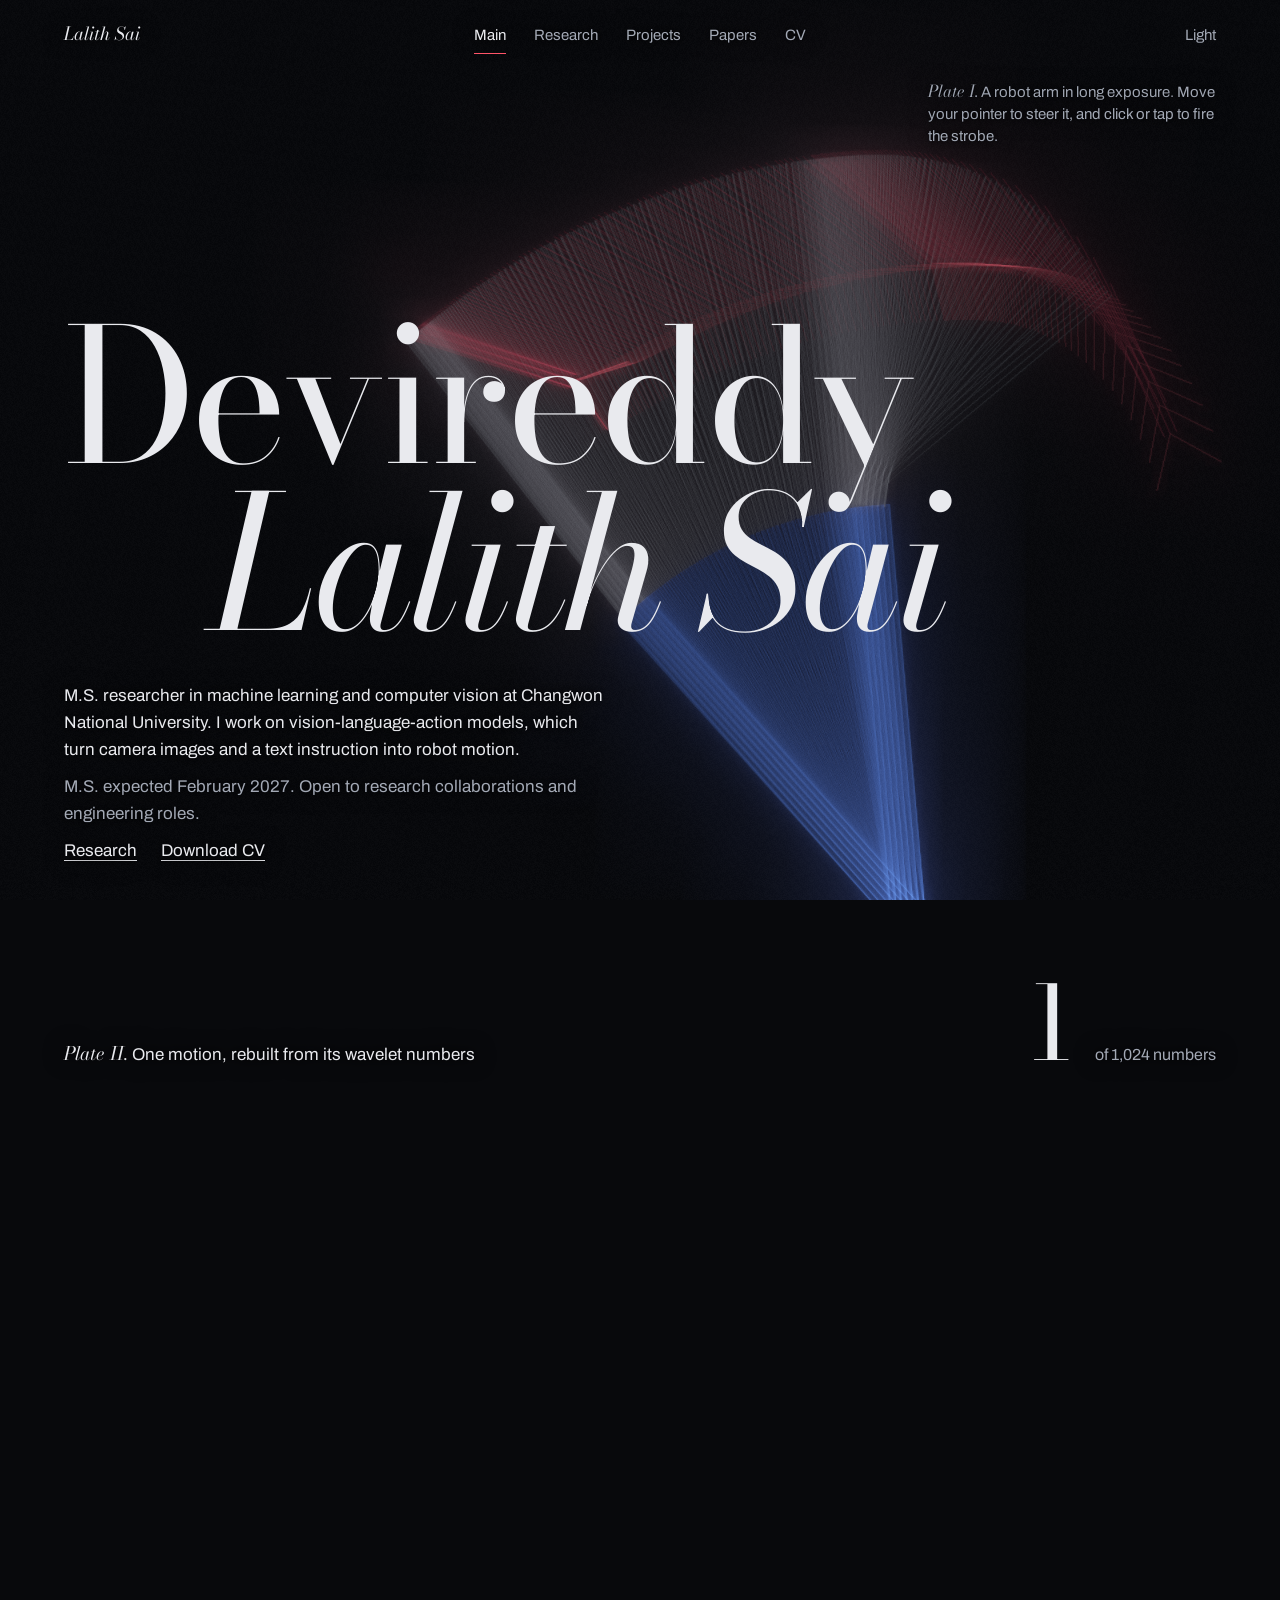
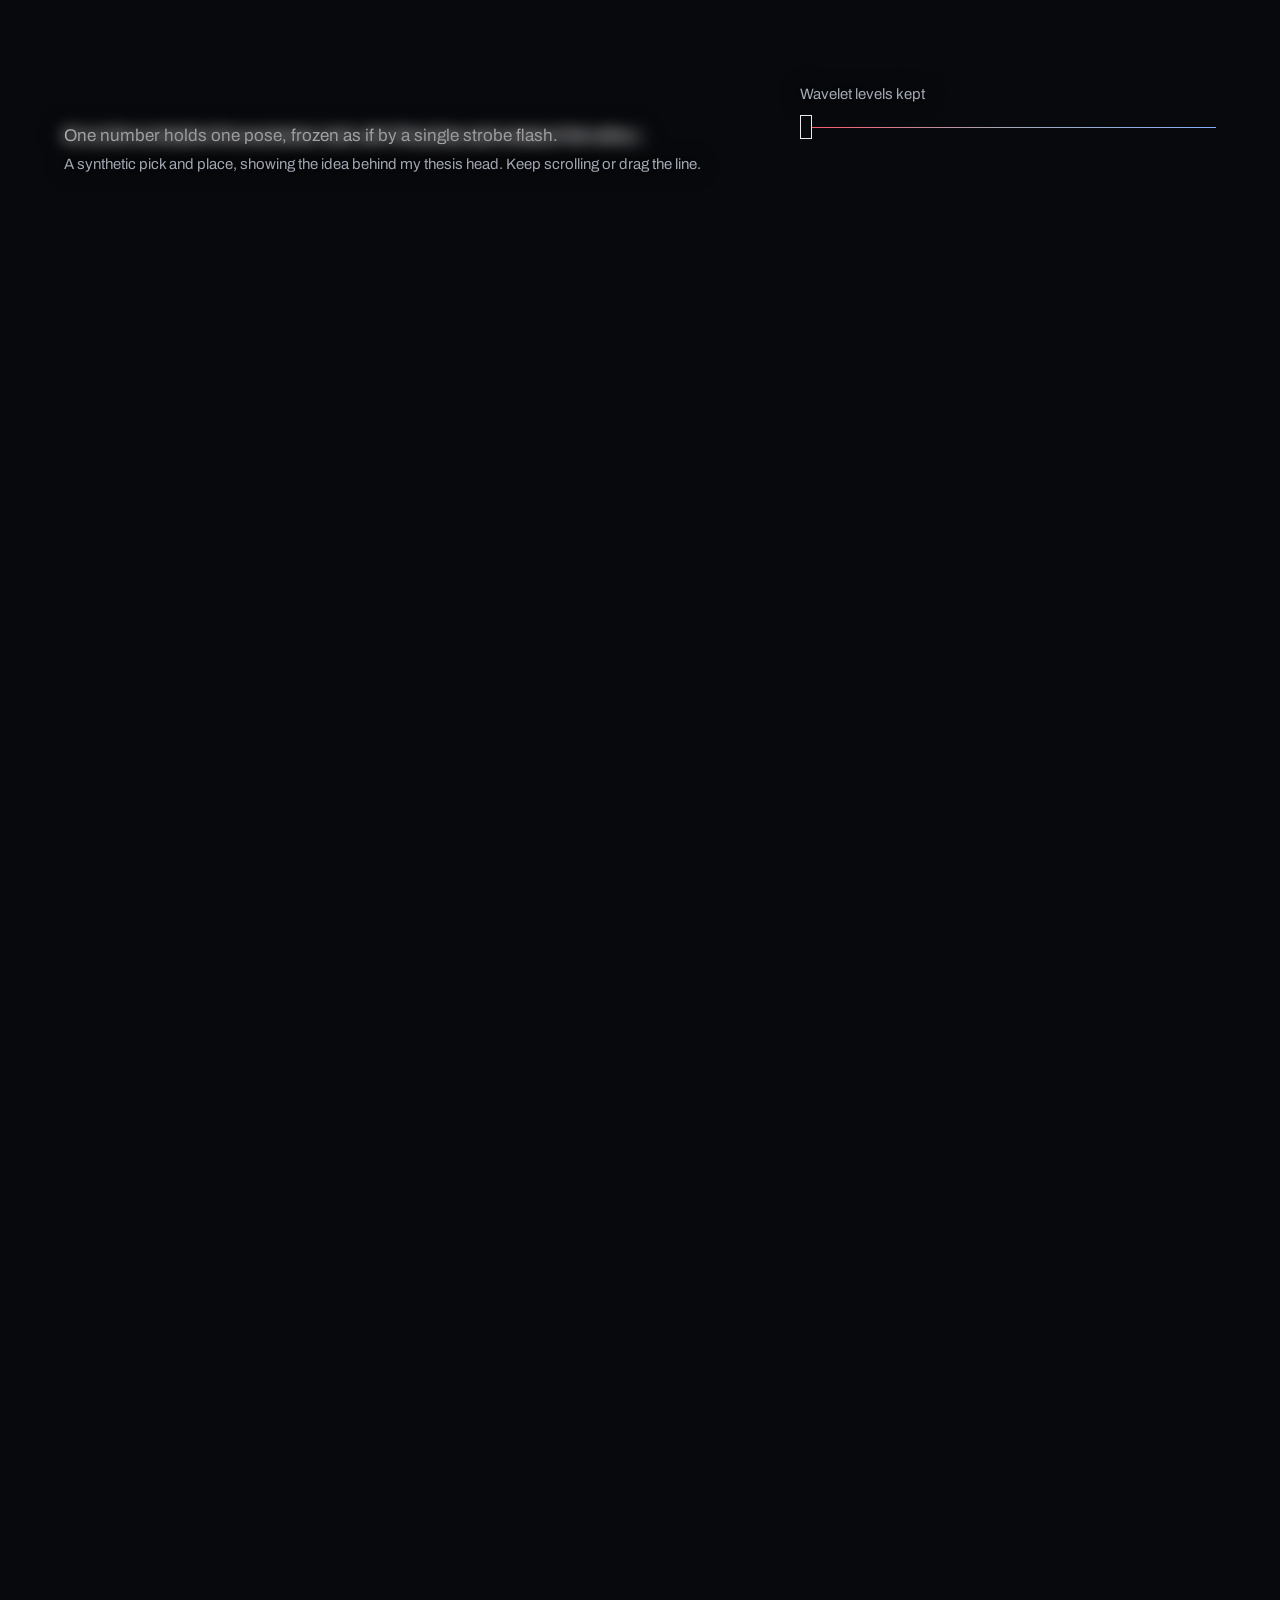
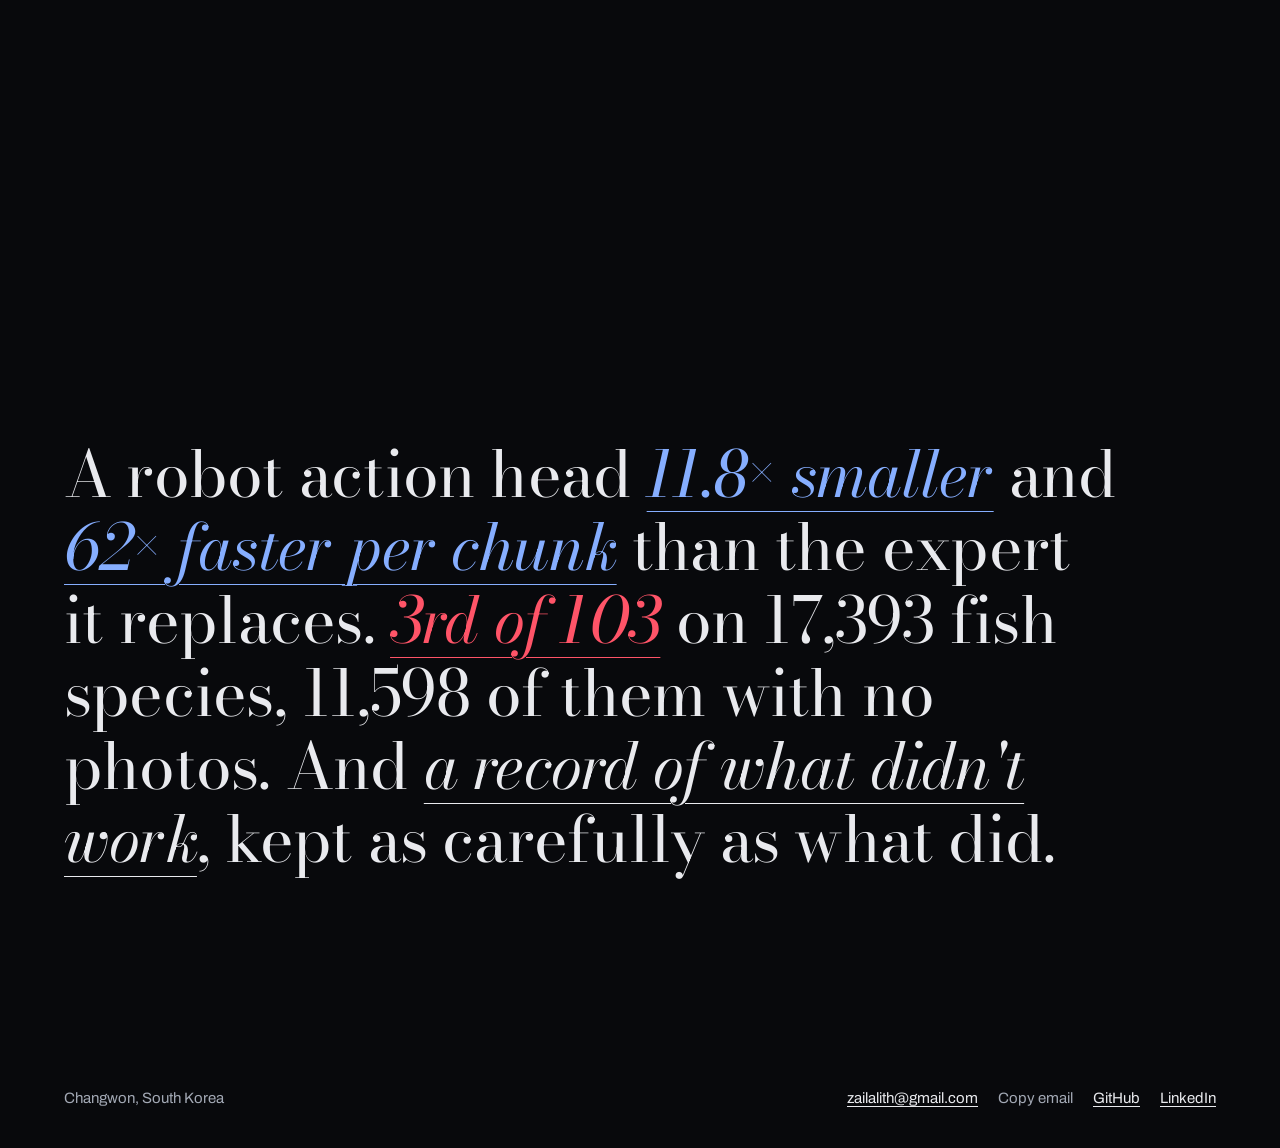
==== index.html @ 53eae4d2 "Add portfolio site: a robot arm in long exposure Static site with a WebGL long-exposure hero, a scro" ====
<!doctype html>
<html lang="en" data-theme="dark">
<head>
  <meta charset="utf-8">
  <meta name="viewport" content="width=device-width, initial-scale=1">
  <title>Devireddy Lalith Sai</title>
  <meta name="description" content="Devireddy Lalith Sai, M.S. researcher in machine learning and computer vision at Changwon National University. Research, projects, papers and CV.">
  <meta name="theme-color" content="#08090c">
  <link rel="canonical" href="https://lexus-x.github.io/">
  <link rel="icon" href="data:image/svg+xml,%3Csvg xmlns='http://www.w3.org/2000/svg' viewBox='0 0 16 16'%3E%3Crect width='16' height='16' fill='%2308090c'/%3E%3Cpath fill='none' stroke='%233f7bff' d='M3 14 7 7M4 14l4-7M5 14l4-7'/%3E%3Cpath fill='none' stroke='%23ff3149' d='M7 7l6-3M8 7l6-2'/%3E%3C/svg%3E">
  <link rel="preconnect" href="https://fonts.googleapis.com">
  <link rel="preconnect" href="https://fonts.gstatic.com" crossorigin>
  <link href="https://fonts.googleapis.com/css2?family=Archivo:wdth,wght@62..125,100..900&family=Bodoni+Moda:ital,opsz,wght@0,6..96,400..900;1,6..96,400..900&display=swap" rel="stylesheet">
  <link rel="stylesheet" href="style.css">
  <script>
    try { document.documentElement.dataset.theme = localStorage.getItem('theme') || 'dark' } catch {}
    document.documentElement.classList.add('js')
  </script>
  <script type="module" src="app.js"></script>
</head>
<body>
  <a class="skip" href="#research">Skip to research</a>
  <canvas id="art" aria-hidden="true"></canvas>
  <div class="veil" aria-hidden="true"></div>
  <div class="progress" aria-hidden="true"></div>

  <header class="top">
    <a class="brand" href="#main">Lalith Sai</a>
    <nav class="tabs" aria-label="Pages">
      <a href="#main">Main</a>
      <a href="#research">Research</a>
      <a href="#projects">Projects</a>
      <a href="#papers">Papers</a>
      <a href="#cv">CV</a>
      <span class="marker" aria-hidden="true"></span>
    </nav>
    <button id="theme" type="button" aria-label="Switch to light theme">Light</button>
  </header>

  <main>
    <section id="main" class="panel" data-title="Main">
      <div class="hero">
        <h1 tabindex="-1"><span>Devireddy</span> <span>Lalith Sai</span></h1>
        <div class="hero-foot">
          <div>
            <p>M.S. researcher in machine learning and computer vision at Changwon National University. I work on vision-language-action models, which turn camera images and a text instruction into robot motion.</p>
            <p class="soft">M.S. expected February 2027. Open to research collaborations and engineering roles.</p>
            <p class="links"><a href="#research">Research</a> <a href="Devireddy_Lalith_Sai_CV.pdf">Download CV</a></p>
          </div>
          <p class="plate-note"><i>Plate I.</i> A robot arm in long exposure.<span class="live"> Move your pointer to steer it, and click or tap to fire the strobe.</span></p>
        </div>
      </div>

      <section id="wave" class="wave" aria-labelledby="wave-title">
        <div class="pin">
          <div class="wave-head">
            <h2 id="wave-title"><i>Plate II.</i> One motion, rebuilt from its wavelet numbers</h2>
            <p class="count"><span id="kept">1</span> <small>of 1,024 numbers</small></p>
          </div>
          <div class="wave-foot">
            <div class="steps">
              <p class="step on">One number holds one pose, frozen as if by a single strobe flash.</p>
              <p class="step">Every level doubles the numbers, and with them the exposures of the arm.</p>
              <p class="step">At 1,024 numbers the exposures fuse, and the grasp and release turn sharp.</p>
            </div>
            <div class="control">
              <label for="keep">Wavelet levels kept</label>
              <input id="keep" type="range" min="1" max="11" step="1" value="1">
            </div>
            <p class="soft note">A synthetic pick and place, showing the idea behind my thesis head. Keep scrolling or drag the line.</p>
          </div>
        </div>
      </section>

      <section class="statement reveal" aria-label="Highlights">
        <p>A robot action head <a class="to-blue" href="#thesis">11.8× smaller</a> and <a class="to-blue" href="#thesis">62× faster per chunk</a> than the expert it replaces. <a class="to-red" href="#fishonet">3rd of 103</a> on 17,393 fish species, 11,598 of them with no photos. And <a href="#failures">a record of what didn't work</a>, kept as carefully as what did.</p>
      </section>
    </section>

    <section id="research" class="panel" data-title="Research" hidden>
      <div class="page-head">
        <h2 tabindex="-1">Research</h2>
      </div>

      <article id="thesis" class="entry reveal">
        <p class="when">M.S. thesis</p>
        <div>
          <h3>A wavelet action head for robot models</h3>
          <p>SmolVLA generates robot actions with a 99.88M-parameter flow-matching expert. I designed a head that replaces it with a Wavelet Neural Operator and produces each action chunk in a single pass, built on prior project work.</p>
          <div class="compare">
            <div class="segments" role="group" aria-label="Compare the two heads by">
              <button type="button" aria-pressed="true" data-ratio="11.8" data-expert="99.88M" data-head="8.43M">Size</button>
              <button type="button" aria-pressed="false" data-ratio="62" data-expert="Baseline" data-head="62× faster">Per chunk</button>
              <button type="button" aria-pressed="false" data-ratio="6" data-expert="Baseline" data-head="6× faster">End to end</button>
            </div>
            <dl class="scale">
              <div>
                <dt>Flow-matching expert</dt>
                <dd><span class="meter" style="--size: 100%"></span><span id="expert">99.88M</span></dd>
              </div>
              <div>
                <dt>Wavelet head</dt>
                <dd><span class="meter" id="head-bar" style="--size: 8.47%"></span><span id="head">8.43M</span></dd>
              </div>
            </dl>
          </div>
          <p>Success is less clear. A pre-registered paired test of one seed on 8,000 new LIBERO placements gave 83.2% against the expert's 80.8%, but another seed had the expert ahead. A regression head of the same size could not be distinguished from mine, and 2 of 5 benchmarks passed non-inferiority.</p>
        </div>
      </article>

      <article id="failures" class="entry reveal">
        <p class="when">M.S. research</p>
        <div>
          <h3>Why robot policies fail, and what doesn't fix it</h3>
          <p>I built a reproducible baseline for the public SmolVLA checkpoint on LIBERO-Long: 42.3% ± 2.1% success over 3 seeds and 600 episodes. A one-seed pilot review of 53 failed rollouts, labeled by vision models, found 30% missed grasps and 28% that stalled after the first subtask.</p>
          <p>Probes on the frozen policy's latent layers detected the first object placement with 0.876 held-out ROC-AUC (shuffled control 0.49), so the signal is there. Acting on it was harder. Both modules I tested missed their pre-registered gates: an oracle-triggered retry pilot gained 3.3 points against a 5-point bar, and stage feedback lost 11.7 points.</p>
        </div>
      </article>

      <article id="fishonet" class="entry reveal">
        <p class="when">2026</p>
        <div>
          <h3>FishONet: 3rd place, CV4Ecology 2026 Challenge</h3>
          <p>I led the four-person team CWNU AIX to 3rd on the leaderboard among 103 participants. The benchmark covers 17,393 fish species, 11,598 of them with no photos. We scored 53.761% overall: 77.00% on photographed species and 23.77% on unseen ones.</p>
          <p>The system ensembles three BioCLIP-2.5 backbones and joins closed-set classification with open-set retrieval through a 12-feature logistic router. A validation leak showed a +13.374-point proxy gain for a change worth +0.006 on the real score. We removed the leak and obtained a confirmed +0.213 leaderboard gain.</p>
          <p class="links"><a href="https://github.com/lexus-x/FishONet">Code on GitHub</a> <a href="https://fishonet.lalithsai00.workers.dev/">Project site</a></p>
        </div>
      </article>
    </section>

    <section id="projects" class="panel" data-title="Projects" hidden>
      <div class="page-head">
        <h2 tabindex="-1">Projects</h2>
      </div>

      <figure class="feature reveal">
        <canvas data-seed="FishONet" data-figure="fish" aria-hidden="true"></canvas>
        <figcaption>
          <h3>FishONet</h3>
          <p>Generalized zero-shot recognition across 17,393 fish species. 3rd place at the CV4Ecology 2026 Challenge with team CWNU AIX. 53.761% overall, 77.00% photographed, 23.77% unseen.</p>
          <p class="links"><a href="https://fishonet.lalithsai00.workers.dev/">Project site</a> <a href="https://github.com/lexus-x/FishONet">Code on GitHub</a></p>
        </figcaption>
      </figure>

      <div class="chips" role="group" aria-label="Filter projects">
        <button class="chip" type="button" aria-pressed="true" data-kind="all">All</button>
        <button class="chip" type="button" aria-pressed="false" data-kind="robot">Robot learning</button>
        <button class="chip" type="button" aria-pressed="false" data-kind="perception">Perception and language</button>
        <button class="chip" type="button" aria-pressed="false" data-kind="systems">Systems</button>
      </div>

      <div class="wall">
        <figure class="work reveal" data-kind="robot"><a href="https://github.com/lexus-x/SE3-VLA"><canvas data-seed="SE3-VLA" aria-hidden="true"></canvas><figcaption><h3>SE3-VLA</h3><p class="medium">Python</p><p>SE(3) action head with geodesic loss, flow matching and conformal uncertainty bounds.</p></figcaption></a></figure>
        <figure class="work reveal" data-kind="robot"><a href="https://github.com/lexus-x/GeoAct"><canvas data-seed="GeoAct" aria-hidden="true"></canvas><figcaption><h3>GeoAct</h3><p class="medium">Python</p><p>Drop-in action head for VLA models that respects SE(3) manifold structure.</p></figcaption></a></figure>
        <figure class="work reveal" data-kind="systems"><a href="https://github.com/lexus-x/Vectron"><canvas data-seed="Vectron" aria-hidden="true"></canvas><figcaption><h3>Vectron</h3><p class="medium">Python</p><p>Vector similarity search with an HNSW index and Product Quantization.</p></figcaption></a></figure>
        <figure class="work reveal" data-kind="robot"><a href="https://github.com/lexus-x/arc-vla"><canvas data-seed="ARC-VLA" aria-hidden="true"></canvas><figcaption><h3>ARC-VLA</h3><p class="medium">Python</p><p>Action rate conversion benchmarks: learned rate conditioning against post-hoc resampling, with pre-registered statistics.</p></figcaption></a></figure>
        <figure class="work reveal" data-kind="perception"><a href="https://github.com/lexus-x/Hybrid-v3"><canvas data-seed="Dark vessels" aria-hidden="true"></canvas><figcaption><h3>Dark vessel detection</h3><p class="medium">Python</p><p>Calibrated open-set detector for ships with no AIS broadcast, using a learned radar and AIS matcher.</p></figcaption></a></figure>
        <figure class="work reveal" data-kind="robot"><a href="https://github.com/lexus-x/PerturbVLA"><canvas data-seed="PerturbVLA" aria-hidden="true"></canvas><figcaption><h3>PerturbVLA</h3><p class="medium">Python</p><p>Adversarial robustness for VLA policies under perturbation.</p></figcaption></a></figure>
        <figure class="work reveal" data-kind="systems"><a href="https://github.com/lexus-x/lsm-engine"><canvas data-seed="lsm-engine" aria-hidden="true"></canvas><figcaption><h3>lsm-engine</h3><p class="medium">Rust</p><p>LSM-tree key-value store with learned index models replacing Bloom filters.</p></figcaption></a></figure>
        <figure class="work reveal" data-kind="robot"><a href="https://github.com/lexus-x/CASTLE"><canvas data-seed="CASTLE" aria-hidden="true"></canvas><figcaption><h3>CASTLE</h3><p class="medium">Python</p><p>Training-free temporal-logic monitor for frozen VLA policies.</p></figcaption></a></figure>
        <figure class="work reveal" data-kind="robot"><a href="https://github.com/lexus-x/Horizon"><canvas data-seed="Horizon" aria-hidden="true"></canvas><figcaption><h3>Horizon</h3><p class="medium">Python</p><p>Adaptive replan gate for frozen flow-matching VLAs on MetaWorld.</p></figcaption></a></figure>
        <figure class="work reveal" data-kind="perception"><a href="https://github.com/lexus-x/MDL-Emergent-Language"><canvas data-seed="MDL Emergent Language" aria-hidden="true"></canvas><figcaption><h3>MDL Emergent Language</h3><p class="medium">Python</p><p>Multi-agent systems that develop symbolic communication through compression pressure alone.</p></figcaption></a></figure>
        <figure class="work reveal" data-kind="systems"><a href="https://github.com/lexus-x/QuantizeKit"><canvas data-seed="QuantizeKit" aria-hidden="true"></canvas><figcaption><h3>QuantizeKit</h3><p class="medium">Python</p><p>Automatic mixed-precision quantization for LLMs.</p></figcaption></a></figure>
        <figure class="work reveal" data-kind="robot"><a href="https://github.com/lexus-x/SimRealDiag"><canvas data-seed="SimRealDiag" aria-hidden="true"></canvas><figcaption><h3>SimRealDiag</h3><p class="medium">Python</p><p>Compares simulated and physical trajectories across five kinematic metrics.</p></figcaption></a></figure>
        <figure class="work reveal" data-kind="systems"><a href="https://github.com/lexus-x/CacheForge"><canvas data-seed="CacheForge" aria-hidden="true"></canvas><figcaption><h3>CacheForge</h3><p class="medium">Python</p><p>Adaptive cache replacement with online learning.</p></figcaption></a></figure>
        <figure class="work reveal" data-kind="robot"><a href="https://github.com/lexus-x/movla"><canvas data-seed="MoVLA" aria-hidden="true"></canvas><figcaption><h3>MoVLA</h3><p class="medium">Python</p><p>Mixture-of-Transformers VLA model with separate experts for vision, language and action.</p></figcaption></a></figure>
        <figure class="work reveal" data-kind="systems"><a href="https://github.com/lexus-x/Traceweaver"><canvas data-seed="TraceWeaver" aria-hidden="true"></canvas><figcaption><h3>TraceWeaver</h3><p class="medium">Python</p><p>Distributed trace compression and anomaly detection for microservices.</p></figcaption></a></figure>
        <figure class="work reveal" data-kind="robot"><a href="https://github.com/lexus-x/vla-research"><canvas data-seed="VLA survey" aria-hidden="true"></canvas><figcaption><h3>VLA survey</h3><p class="medium">Python</p><p>Survey of 25+ models covering architectures, action spaces and benchmarks.</p></figcaption></a></figure>
        <figure class="work reveal" data-kind="systems"><a href="https://github.com/lexus-x/linkforge"><canvas data-seed="LinkForge" aria-hidden="true"></canvas><figcaption><h3>LinkForge</h3><p class="medium">Node.js</p><p>URL shortener with Snowflake IDs, multiple encoders and real-time analytics.</p></figcaption></a></figure>
      </div>

      <p class="soft more">More on <a href="https://github.com/lexus-x">github.com/lexus-x</a></p>
    </section>

    <section id="papers" class="panel" data-title="Papers" hidden>
      <div class="page-head">
        <h2 tabindex="-1">Papers</h2>
      </div>
      <article class="entry reveal">
        <p class="when accepted">Accepted</p>
        <div>
          <h3>Design of a Lightweight Action Head for Vision-Language-Action Models</h3>
          <p><b>D. Lalith Sai</b> and O. S. Kwon. Korea Multimedia Society Fall Conference, Jeju, Nov. 2026.</p>
        </div>
      </article>
      <article class="entry reveal">
        <p class="when">Submitted</p>
        <div>
          <h3>Single-pass Action Chunk Generation for Vision-Language-Action Models Using a Wavelet Neural Operator</h3>
          <p><b>D. Lalith Sai</b> and O. S. Kwon. <cite>Journal of Broadcast Engineering</cite>.</p>
        </div>
      </article>
      <article class="entry reveal">
        <p class="when">Under review</p>
        <div>
          <h3>Machine Learning Approaches for Crystal System Classification in Lithium-Ion Battery Cathode Materials</h3>
          <p>Co-author. <cite>Batteries</cite> (MDPI), 2026.</p>
        </div>
      </article>
      <article class="entry reveal">
        <p class="when">In preparation</p>
        <div>
          <h3>Four-page paper on the WNO action head across five benchmarks</h3>
          <p>For an IEEE signal processing venue.</p>
        </div>
      </article>
    </section>

    <section id="cv" class="panel" data-title="CV" hidden>
      <div class="page-head">
        <h2 tabindex="-1">CV</h2>
        <p class="links"><a href="Devireddy_Lalith_Sai_CV.pdf">Download CV (PDF)</a></p>
      </div>

      <section class="group reveal">
        <h3 class="group-title">Experience</h3>
        <article class="entry">
          <p class="when">2025 to present</p>
          <div>
            <h4>Graduate Research Assistant, embodied AI and VLA models</h4>
            <p>Intelligent Systems Lab (ISLab), Changwon National University. Advisor: Prof. Oh-Seol Kwon.</p>
            <p>Built multi-host GPU evaluation across NVIDIA A100, Blackwell-class and RTX A6000 systems. Mentored four IIT (BHU) interns across four separate VLA projects, defining research goals, experiment protocols and codebase development.</p>
          </div>
        </article>
        <article class="entry">
          <p class="when">2026</p>
          <div>
            <h4>Competitive ML Lead, CV4Ecology FishONet benchmark</h4>
            <p>Led the 3rd-place solution for a 17,393-species benchmark.</p>
          </div>
        </article>
      </section>

      <section class="group reveal">
        <h3 class="group-title">Education</h3>
        <article class="entry">
          <p class="when">2025 to 2027 (expected)</p>
          <div>
            <h4>M.S. in Artificial Intelligence Convergence Engineering</h4>
            <p>Changwon National University, South Korea. GPA 4.11/4.50.</p>
            <p>Thesis: A Wavelet Neural Operator Action Head for Vision-Language-Action Models.</p>
          </div>
        </article>
        <article class="entry">
          <p class="when">2020 to 2024</p>
          <div>
            <h4>B.Tech in Computer Science and Business Systems</h4>
            <p>SRM Institute of Science and Technology, Chennai, India. CGPA 8.58/10.</p>
            <p>Thesis: Pediatric Autism Spectrum Disorder Identification via Deep CNNs &amp; Visual Explainability.</p>
          </div>
        </article>
      </section>

      <section class="group reveal">
        <h3 class="group-title">Honors</h3>
        <article class="entry"><p class="when">2026</p><p>3rd Place, Fish Species Recognition Challenge (FishONet), CV4Ecology/Codabench.</p></article>
        <article class="entry"><p class="when">2026</p><p>BK21 FOUR Fellowship, National Research Foundation of Korea, 3rd and 4th semesters.</p></article>
        <article class="entry"><p class="when">2026</p><p>Excellence Academic Scholarship, Changwon National University, 3rd and 4th semesters.</p></article>
        <article class="entry"><p class="when">2025</p><p>Global Talent IELTS Scholarship, Changwon National University, 1st semester.</p></article>
      </section>

      <section class="group reveal">
        <h3 class="group-title">Presentations</h3>
        <article class="entry"><p class="when">2026</p><p>Invited exhibitor, ITRC Talent Development Expo, COEX, Seoul.</p></article>
        <article class="entry"><p class="when">2025</p><p>Invited exhibitor, ITRC Talent Development Expo, COEX, Seoul.</p></article>
        <article class="entry"><p class="when">2024</p><p>Oral presentation, IRCCTSD'24, Chennai: “Autism Spectrum Disorder Identification Using Deep Learning.”</p></article>
      </section>

      <section class="group reveal">
        <h3 class="group-title">Skills</h3>
        <article class="entry"><p class="when">Programming</p><p>Python, SQL, C/C++, MATLAB, Bash, LaTeX</p></article>
        <article class="entry"><p class="when">ML and AI</p><p>PyTorch, Hugging Face, LeRobot, BioCLIP, open-set recognition, flow matching, neural operators, conformal prediction, CNNs, ViTs, LoRA, optimal transport</p></article>
        <article class="entry"><p class="when">Robotics</p><p>SmolVLA, OpenVLA, LIBERO, MuJoCo, robosuite, MetaWorld, SE(3) kinematics, trajectory optimization</p></article>
        <article class="entry"><p class="when">Systems</p><p>Linux, multi-node GPU evaluation, CUDA, Docker, Git/GitHub CI/CD, Slurm, AWS</p></article>
        <article class="entry"><p class="when">Languages</p><p>English, Tamil, Telugu. TOEIC 910, IELTS 6.5.</p></article>
        <article class="entry"><p class="when">Certification</p><p>Microsoft Azure AI Fundamentals</p></article>
      </section>
    </section>
  </main>

  <footer class="foot">
    <p class="soft">Changwon, South Korea</p>
    <p class="links">
      <a href="mailto:zailalith@gmail.com">zailalith@gmail.com</a>
      <button id="copy" type="button">Copy email</button>
      <a href="https://github.com/lexus-x">GitHub</a>
      <a href="https://www.linkedin.com/in/lalith-sai-2a218a36b/">LinkedIn</a>
    </p>
  </footer>

  <p class="toast" role="status"></p>
</body>
</html>
---- style.css ----
:root {
  --edge: clamp(1.25rem, 5vw, 5rem);
  --gutter: 10rem;
  --display: "Bodoni Moda", "Didot", "Times New Roman", serif;
  --glide: cubic-bezier(0.22, 0.9, 0.2, 1);
}

:root, [data-theme="dark"] {
  color-scheme: dark;
  --ground: #08090c;
  --ink: #e9eaee;
  --soft: #a3a9b5;
  --hair: rgba(233, 234, 238, 0.2);
  --red: #ff5468;
  --blue: #86aeff;
}

[data-theme="light"] {
  color-scheme: light;
  --ground: #e7e8ec;
  --ink: #101218;
  --soft: #4c525e;
  --hair: rgba(16, 18, 24, 0.25);
  --red: #bd0d28;
  --blue: #1a45c9;
}

*, *::before, *::after { box-sizing: border-box; }
[hidden] { display: none !important; }

html { scroll-padding-top: 5rem; -webkit-text-size-adjust: 100%; }

body {
  margin: 0;
  overflow-x: clip;
  background: var(--ground);
  color: var(--ink);
  font: 400 1.0625rem/1.6 Archivo, system-ui, sans-serif;
  font-variant-numeric: tabular-nums;
  -webkit-font-smoothing: antialiased;
}

h1, h2, h3, h4, p, dl, dd, figure, figcaption { margin: 0; padding: 0; }
cite { font-style: italic; }
button { font: inherit; color: inherit; }
.soft { color: var(--soft); }

a { color: inherit; text-decoration-thickness: 1px; text-underline-offset: 0.22em; transition: color 0.3s; }
a:hover { color: var(--red); }
:focus-visible { outline: 1px solid var(--ink); outline-offset: 4px; }
[tabindex="-1"]:focus { outline: none; }

.skip {
  position: fixed;
  z-index: 30;
  left: var(--edge);
  top: -4rem;
  padding: 0.5rem 0.75rem;
  background: var(--ink);
  color: var(--ground);
}
.skip:focus { top: 0.5rem; }

#art { position: fixed; z-index: -2; inset: 0; width: 100%; height: 100lvh; }

/* Quiets the picture behind long text without hiding it */
.veil {
  position: fixed;
  z-index: -1;
  inset: 0;
  background: linear-gradient(90deg, var(--ground) 35%, color-mix(in srgb, var(--ground) 55%, transparent) 70%, transparent);
  opacity: 0;
  transition: opacity 0.9s ease;
  pointer-events: none;
}
html[data-tab]:not([data-tab="main"]) .veil, html.quiet .veil { opacity: 1; }
html[data-tab="projects"] .veil { background: var(--ground); } /* a quiet wall, so the plates are the only art in the room */

/* Small words over bright light keep a little darkness around them */
.top, .hero-foot p, .step, .note, .wave-head h2, .count small, .control {
  text-shadow: 0 0 2px var(--ground), 0 0 10px var(--ground), 0 0 22px var(--ground);
}

.progress {
  position: fixed;
  z-index: 25;
  inset: 0 0 auto;
  height: 1px;
  transform: scaleX(0);
  transform-origin: left;
  background: linear-gradient(90deg, var(--red), var(--soft) 50%, var(--blue));
}

/* Header */

.top {
  position: fixed;
  z-index: 20;
  inset: 1.1rem var(--edge) auto;
  display: grid;
  grid-template-columns: 1fr auto 1fr;
  gap: 1rem;
  align-items: baseline;
  font-size: 0.9375rem;
  view-transition-name: top;
}
.top::before {
  content: "";
  position: fixed;
  z-index: -1;
  inset: 0 0 auto;
  height: 5rem;
  background: linear-gradient(var(--ground) 75%, transparent);
  opacity: 0;
  transition: opacity 0.6s ease;
  pointer-events: none;
}
html[data-tab]:not([data-tab="main"]) .top::before, html.quiet .top::before { opacity: 1; }

.brand { font-family: var(--display); font-size: 1.125rem; font-style: italic; text-decoration: none; }

.tabs { position: relative; display: flex; gap: clamp(0.85rem, 2.2vw, 1.75rem); }
.tabs a { padding: 0.35rem 0 0.45rem; color: var(--soft); text-decoration: none; }
.tabs a:hover { color: var(--ink); }
.tabs a[aria-current] { color: var(--ink); }
.marker { position: absolute; left: 0; bottom: 0; height: 1px; background: var(--red); transition: transform 0.6s var(--glide), width 0.6s var(--glide); }

#theme { justify-self: end; padding: 0.35rem 0; border: 0; background: none; color: var(--soft); cursor: pointer; transition: color 0.3s; }
#theme:hover { color: var(--ink); }

/* Plate I */

.hero {
  position: relative;
  display: flex;
  flex-direction: column;
  justify-content: flex-end;
  gap: clamp(1.5rem, 4vh, 2.75rem);
  min-height: 100svh;
  padding: 5rem var(--edge) clamp(1.5rem, 4vh, 2.5rem);
}

h1 {
  font: 400 clamp(3.5rem, 14.5vw, 15rem)/0.9 var(--display);
  font-optical-sizing: none;
  font-variation-settings: "opsz" 30; /* sturdier hairlines, so the name holds up over bright light */
  letter-spacing: -0.025em;
  animation: develop 2s var(--glide) both;
}
h1 span { display: block; }
h1 span:last-child { margin-left: 0.8em; font-style: italic; }

@keyframes develop {
  from { opacity: 0; filter: blur(22px); letter-spacing: 0.05em; }
}

.hero-foot {
  display: grid;
  grid-template-columns: minmax(0, 34rem) minmax(0, 18rem);
  gap: 1.5rem 3rem;
  align-items: end;
  justify-content: space-between;
  animation: appear 1.4s 0.5s ease both;
}
.hero-foot p + p { margin-top: 0.6rem; }
.plate-note { color: var(--soft); font-size: 0.9375rem; line-height: 1.45; }
.plate-note i, .wave-head i { font-family: var(--display); font-size: 1.1em; }
/* the arm's base burns through anything in the lower corner, so the caption hangs in the clear sky above it */
@media (min-width: 45.01rem) and (min-height: 34rem) {
  .plate-note { position: absolute; top: 5rem; right: var(--edge); width: 18rem; }
}

@keyframes appear {
  from { opacity: 0; }
}

.links a { display: inline-block; margin-right: 1.25rem; }

/* Plate II */

.wave { height: 460svh; }
.pin {
  position: sticky;
  top: 0;
  display: grid;
  grid-template-rows: auto 1fr auto;
  height: 100svh;
  padding: 4.5rem var(--edge) 1.5rem;
}
.pin::after { content: ""; grid-row: 2; }

.wave-head { display: flex; flex-wrap: wrap; gap: 0.5rem 3rem; align-items: baseline; justify-content: space-between; }
.wave-head h2 { max-width: 30rem; font-size: 1.0625rem; font-weight: 400; line-height: 1.45; }
.count { font: 400 clamp(3rem, 8vw, 7.5rem)/1 var(--display); font-optical-sizing: none; font-variation-settings: "opsz" 24; letter-spacing: -0.02em; }
.count small { font-family: Archivo, system-ui, sans-serif; font-size: 1rem; letter-spacing: 0; color: var(--soft); }

.wave-foot { grid-row: 3; display: grid; grid-template-columns: minmax(0, 1fr) minmax(0, 26rem); gap: 0.15rem 3rem; align-items: end; }
.steps { display: grid; }
.step { grid-area: 1 / 1; opacity: 0; filter: blur(8px); transition: opacity 0.6s, filter 0.6s; }
.step.on { opacity: 1; filter: none; }
.note { grid-column: 1 / -1; font-size: 0.9375rem; }

.control { color: var(--soft); font-size: 0.9375rem; }
.control label { display: block; }
#keep { appearance: none; display: block; width: 100%; height: 2.75rem; margin: 0; background: transparent; cursor: grab; }
#keep:active { cursor: grabbing; }
#keep::-webkit-slider-runnable-track { height: 1px; background: linear-gradient(90deg, var(--red), var(--soft) 50%, var(--blue)); }
#keep::-moz-range-track { height: 1px; background: linear-gradient(90deg, var(--red), var(--soft) 50%, var(--blue)); }
#keep::-webkit-slider-thumb { appearance: none; width: 0.75rem; height: 1.5rem; margin-top: -0.75rem; border: 1px solid var(--ink); background: var(--ground); }
#keep::-moz-range-thumb { width: 0.65rem; height: 1.4rem; border: 1px solid var(--ink); border-radius: 0; background: var(--ground); }

.statement { max-width: 74rem; padding: clamp(6rem, 22vh, 13rem) var(--edge) clamp(3rem, 8vh, 6rem); }
.statement p { font: 400 clamp(2rem, 5vw, 4.75rem)/1.14 var(--display); font-optical-sizing: none; font-variation-settings: "opsz" 20; letter-spacing: -0.012em; }
.statement a { font-style: italic; }
.statement .to-blue { color: var(--blue); }
.statement .to-red { color: var(--red); }

/* Pages */

.panel:not(#main) { padding: clamp(6rem, 16vh, 9rem) var(--edge) 0; }

.page-head { margin-bottom: clamp(3rem, 9vh, 5.5rem); }
.page-head h2 {
  font: 400 clamp(3.5rem, 12vw, 11rem)/0.95 var(--display);
  font-style: italic;
  letter-spacing: -0.02em;
  animation: develop 1.2s var(--glide) both;
}
.page-head .links { margin-top: 1rem; }

.entry { display: grid; grid-template-columns: var(--gutter) minmax(0, 42rem); gap: 0 1.5rem; }
.panel > .entry + .entry { margin-top: clamp(3.5rem, 11vh, 6.5rem); }
.group .entry + .entry { margin-top: 0.85rem; }

.when { color: var(--soft); font-size: 0.9375rem; line-height: 2; }
.when.accepted { color: var(--red); }
.entry p + p, .compare + p { margin-top: 0.75rem; }
.entry h3 { margin-bottom: 0.65rem; font: 400 clamp(1.625rem, 3vw, 2.5rem)/1.14 var(--display); font-optical-sizing: none; font-variation-settings: "opsz" 18; }
.entry h4 { font-size: 1.125rem; font-weight: 600; line-height: 1.35; }

.compare { margin-block: 1.75rem; }
.segments { display: flex; flex-wrap: wrap; gap: 0 1.25rem; margin-bottom: 0.75rem; }
.segments button, .chip {
  min-height: 2.25rem;
  padding: 0;
  border: 0;
  border-bottom: 1px solid transparent;
  background: none;
  color: var(--soft);
  cursor: pointer;
  transition: color 0.3s, border-color 0.3s;
}
.segments button:hover, .chip:hover { color: var(--ink); }
.segments button[aria-pressed="true"], .chip[aria-pressed="true"] { border-color: var(--red); color: var(--ink); }

.scale div { display: grid; grid-template-columns: 10rem minmax(0, 1fr); gap: 0 1rem; align-items: center; min-height: 2rem; }
.scale dt { color: var(--soft); font-size: 0.9375rem; }
.scale dd { display: flex; align-items: center; gap: 0.75rem; white-space: nowrap; }
.meter { flex: 0 0 calc(var(--size) * 0.7); height: 1px; background: linear-gradient(90deg, var(--soft), var(--ink)); transition: flex-basis 0.9s var(--glide); }
#head-bar { height: 3px; background: linear-gradient(90deg, var(--red), var(--blue)); }

/* The wall */

.feature canvas { display: block; width: 100%; aspect-ratio: 21 / 9; }
.feature figcaption { display: grid; grid-template-columns: minmax(0, 1fr) minmax(0, 34rem); gap: 0.5rem 3rem; margin-top: 1.25rem; }
.feature h3 { font: italic 400 clamp(2.25rem, 5vw, 4rem)/1 var(--display); }
.feature figcaption .links { grid-column: 2; }

.chips { display: flex; flex-wrap: wrap; gap: 0 1.5rem; margin: clamp(3.5rem, 11vh, 6rem) 0 1.75rem; }

.wall { columns: 3 18rem; column-gap: clamp(1.25rem, 3vw, 2.75rem); }
.work { break-inside: avoid; margin-bottom: clamp(2.25rem, 6vh, 3.75rem); }
.work a { display: block; text-decoration: none; }
.work a:hover { color: inherit; }
.work canvas { display: block; width: 100%; aspect-ratio: 4 / 5; transition: filter 0.8s ease, transform 1.1s var(--glide); }
.work:nth-child(3n + 2) canvas { aspect-ratio: 1; }
.work:nth-child(3n) canvas { aspect-ratio: 4 / 3; }
.work a:hover canvas { filter: brightness(1.35); transform: scale(1.012); }
.work h3 { margin-top: 0.7rem; font: italic 400 1.5rem/1.2 var(--display); }
.work .medium { color: var(--soft); font-size: 0.875rem; }
.work figcaption p:last-child { margin-top: 0.15rem; color: var(--soft); font-size: 0.9375rem; line-height: 1.45; }
.work a:hover h3 { color: var(--red); }
[data-theme="light"] .work canvas, [data-theme="light"] .feature canvas { filter: invert(1) hue-rotate(180deg); }
[data-theme="light"] .work a:hover canvas { filter: invert(1) hue-rotate(180deg) contrast(1.2); }

.more { margin-top: 0.5rem; }

.group + .group { margin-top: clamp(3.5rem, 10vh, 6rem); }
.group-title { margin-bottom: 1.25rem; font: italic 400 clamp(1.75rem, 3vw, 2.5rem)/1.1 var(--display); }

.foot {
  display: flex;
  flex-wrap: wrap;
  gap: 0.5rem 2rem;
  align-items: center;
  justify-content: space-between;
  margin-top: clamp(4rem, 12vh, 8rem);
  padding: 1.5rem var(--edge) 2rem;
  font-size: 0.9375rem;
}
.foot .links { display: flex; flex-wrap: wrap; gap: 0.25rem 1.25rem; align-items: center; }
.foot .links a { margin: 0; }
#copy { min-height: 2.25rem; padding: 0; border: 0; background: none; color: var(--soft); cursor: pointer; transition: color 0.3s; }
#copy:hover { color: var(--ink); }

.toast {
  position: fixed;
  z-index: 30;
  left: 50%;
  bottom: 1.5rem;
  padding: 0.4rem 0.9rem;
  background: var(--ink);
  color: var(--ground);
  opacity: 0;
  pointer-events: none;
  transform: translate(-50%, 0.5rem);
  transition: opacity 0.3s, transform 0.4s var(--glide);
}
.toast.on { opacity: 1; transform: translate(-50%, 0); }

/* Scroll reveal: text arrives out of focus and sharpens, like a plate gaining wavelet levels */

.js .reveal { opacity: 0; filter: blur(12px); transition: opacity 1s ease, filter 1.1s ease; }
.js .reveal.in { opacity: 1; filter: none; }

html:not(.js) .wave, html:not(.js) .tabs, html:not(.js) #theme { display: none; }
html:not(.js) .panel[hidden] { display: block !important; }

/* View transitions */

html[data-vt="tab"] main, html[data-vt="tab"] .foot { view-transition-name: page; }
html[data-vt] ::view-transition-old(root), html[data-vt] ::view-transition-new(root) { animation: none; mix-blend-mode: normal; }

::view-transition-old(page) { animation: blur-out 0.35s ease both; }
::view-transition-new(page) { animation: blur-in 0.8s var(--glide) both; }

@keyframes blur-out {
  to { opacity: 0; filter: blur(14px); transform: translateX(calc(var(--dir, 1) * -24px)); }
}
@keyframes blur-in {
  from { opacity: 0; filter: blur(16px); transform: translateX(calc(var(--dir, 1) * 36px)); }
}

html[data-vt="theme"]::view-transition-old(root) { z-index: 1; }
html[data-vt="theme"]::view-transition-new(root) { z-index: 2; }
html[data-vt="filter"]::view-transition-group(*) { animation-duration: 0.7s; animation-timing-function: var(--glide); }

/* Narrow screens */

@media (max-width: 45rem) {
  .top { grid-template-columns: minmax(0, 1fr) auto; }
  .brand { display: none; }
  .tabs { gap: 0.85rem; }
  .veil { background: color-mix(in srgb, var(--ground) 80%, transparent); }
  .hero-foot { grid-template-columns: minmax(0, 1fr); }
  .entry, .feature figcaption, .wave-foot { grid-template-columns: minmax(0, 1fr); }
  .feature figcaption .links { grid-column: auto; }
  .when { line-height: 1.5; margin-bottom: 0.25rem; }
  .scale div { grid-template-columns: minmax(0, 1fr); margin-bottom: 0.5rem; }
  .meter { flex-basis: calc(var(--size) * 0.55); }
  .feature canvas { aspect-ratio: 4 / 3; }
  .foot { flex-direction: column; align-items: flex-start; }
}

@media (prefers-reduced-motion: reduce) {
  h1, .hero-foot, .page-head h2 { animation: none; }
  .js .reveal { opacity: 1; filter: none; transition: none; }
  .marker, .step, .meter, .veil, .work canvas { transition: none; }
  .live { display: none; } /* the still plate does not answer the pointer */
}
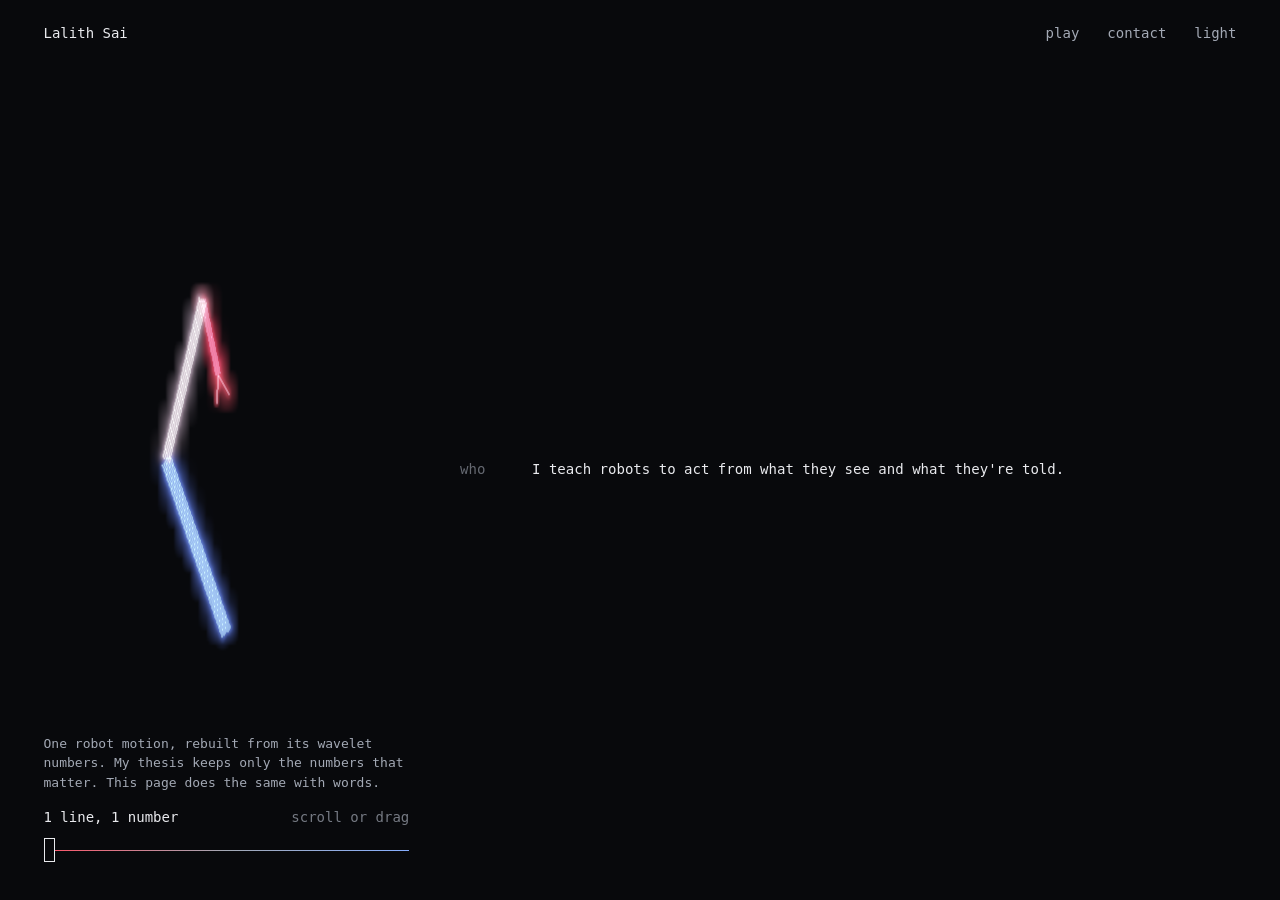
==== commit 1f7f8f8d: "Redesign around one idea: read one line, or all 32 The page now works like the thesis. A slider keep" ====
--- a/index.html
+++ b/index.html
@@ -3,14 +3,12 @@
 <head>
   <meta charset="utf-8">
   <meta name="viewport" content="width=device-width, initial-scale=1">
-  <title>Devireddy Lalith Sai</title>
-  <meta name="description" content="Devireddy Lalith Sai, M.S. researcher in machine learning and computer vision at Changwon National University. Research, projects, papers and CV.">
+  <title>Lalith Sai</title>
+  <meta name="description" content="Devireddy Lalith Sai teaches robots to act from what they see and what they're told. Read one line, or all 32.">
   <meta name="theme-color" content="#08090c">
   <link rel="canonical" href="https://lexus-x.github.io/">
   <link rel="icon" href="data:image/svg+xml,%3Csvg xmlns='http://www.w3.org/2000/svg' viewBox='0 0 16 16'%3E%3Crect width='16' height='16' fill='%2308090c'/%3E%3Cpath fill='none' stroke='%233f7bff' d='M3 14 7 7M4 14l4-7M5 14l4-7'/%3E%3Cpath fill='none' stroke='%23ff3149' d='M7 7l6-3M8 7l6-2'/%3E%3C/svg%3E">
-  <link rel="preconnect" href="https://fonts.googleapis.com">
-  <link rel="preconnect" href="https://fonts.gstatic.com" crossorigin>
-  <link href="https://fonts.googleapis.com/css2?family=Archivo:wdth,wght@62..125,100..900&family=Bodoni+Moda:ital,opsz,wght@0,6..96,400..900;1,6..96,400..900&display=swap" rel="stylesheet">
+  <link rel="preload" href="fonts/jetbrains-mono.woff2" as="font" type="font/woff2" crossorigin>
   <link rel="stylesheet" href="style.css">
   <script>
     try { document.documentElement.dataset.theme = localStorage.getItem('theme') || 'dark' } catch {}
@@ -19,275 +17,96 @@
   <script type="module" src="app.js"></script>
 </head>
 <body>
-  <a class="skip" href="#research">Skip to research</a>
-  <canvas id="art" aria-hidden="true"></canvas>
-  <div class="veil" aria-hidden="true"></div>
-  <div class="progress" aria-hidden="true"></div>
-
   <header class="top">
-    <a class="brand" href="#main">Lalith Sai</a>
-    <nav class="tabs" aria-label="Pages">
-      <a href="#main">Main</a>
-      <a href="#research">Research</a>
-      <a href="#projects">Projects</a>
-      <a href="#papers">Papers</a>
-      <a href="#cv">CV</a>
-      <span class="marker" aria-hidden="true"></span>
+    <a class="brand" href="#">Lalith Sai</a>
+    <nav aria-label="More">
+      <a href="#play">play</a>
+      <a href="#contact">contact</a>
+      <a href="#suggest">suggest</a>
+      <button id="theme" type="button" aria-label="Switch to light theme">light</button>
     </nav>
-    <button id="theme" type="button" aria-label="Switch to light theme">Light</button>
   </header>
 
-  <main>
-    <section id="main" class="panel" data-title="Main">
-      <div class="hero">
-        <h1 tabindex="-1"><span>Devireddy</span> <span>Lalith Sai</span></h1>
-        <div class="hero-foot">
-          <div>
-            <p>M.S. researcher in machine learning and computer vision at Changwon National University. I work on vision-language-action models, which turn camera images and a text instruction into robot motion.</p>
-            <p class="soft">M.S. expected February 2027. Open to research collaborations and engineering roles.</p>
-            <p class="links"><a href="#research">Research</a> <a href="Devireddy_Lalith_Sai_CV.pdf">Download CV</a></p>
-          </div>
-          <p class="plate-note"><i>Plate I.</i> A robot arm in long exposure.<span class="live"> Move your pointer to steer it, and click or tap to fire the strobe.</span></p>
+  <main class="stage">
+    <figure class="figure">
+      <canvas id="art" aria-hidden="true"></canvas>
+      <figcaption class="control">
+        <p class="hint">One robot motion, rebuilt from its wavelet numbers. My thesis keeps only the numbers that matter. This page does the same with words.</p>
+        <label class="kept" for="detail"><output id="kept">1 line, 1 number</output> <span class="how">scroll or drag</span></label>
+        <input id="detail" type="range" min="0" max="5" step="0.01" value="0" aria-label="How much to read">
+      </figcaption>
+    </figure>
+
+    <div class="text">
+      <ol class="lines" id="lines">
+        <li><span>who</span><p><b>I teach robots to act from what they see and what they're told.</b></p></li>
+        <li><span>who</span><p>Devireddy Lalith Sai. M.S. researcher in machine learning and computer vision.</p></li>
+        <li><span>who</span><p>Vision-language-action models turn camera images and text into robot motion.</p></li>
+        <li><span>who</span><p>Changwon, South Korea. English, Tamil, Telugu. TOEIC 910, IELTS 6.5.</p></li>
+        <li><span>now</span><p>Open to opportunities.</p></li>
+        <li><span>tools</span><p>Python, PyTorch, Hugging Face, LeRobot, SmolVLA, LIBERO, MuJoCo, MetaWorld.</p></li>
+        <li><span>tools</span><p>Flow matching, neural operators, conformal prediction, open-set recognition.</p></li>
+        <li><span>tools</span><p>Linux, CUDA, Docker, Slurm, AWS, multi-node GPU evaluation.</p></li>
+
+        <li><span>study</span><p><b>M.S.</b>, AI Convergence Engineering, Changwon National University, expected 2027.</p></li>
+        <li><span>study</span><p>GPA 4.11/4.50. BK21 FOUR Fellowship. Excellence Academic Scholarship.</p></li>
+        <li><span>study</span><p>B.Tech, Computer Science and Business Systems, SRM IST, 2024. CGPA 8.58/10.</p></li>
+        <li><span>study</span><p>B.Tech thesis: autism identification with deep CNNs and visual explainability.</p></li>
+        <li><span>work</span><p>Graduate Research Assistant, Intelligent Systems Lab, Changwon, since 2025.</p></li>
+        <li><span>work</span><p>Advisor Prof. Oh-Seol Kwon. GPU evaluation on A100, Blackwell-class, RTX A6000.</p></li>
+        <li><span>work</span><p>Mentored four IIT (BHU) interns across four separate VLA projects.</p></li>
+        <li><span>work</span><p>Invited exhibitor, ITRC Talent Development Expo, COEX, Seoul, 2025 and 2026.</p></li>
+
+        <li><span>thesis</span><p><b>Action head built on prior project work: 11.8× smaller, 62× faster per chunk.</b></p></li>
+        <li><span>thesis</span><p>Replaces SmolVLA's 99.88M flow expert with an 8.43M Wavelet Neural Operator.</p></li>
+        <li><span>thesis</span><p>6× faster end to end. Mixed success: 2 of 5 benchmarks passed non-inferiority.</p></li>
+        <li><span>thesis</span><p>A same-size regression head could not be distinguished from mine.</p></li>
+        <li><span>paper</span><p>First author: KMMS 2026 (accepted), J. Broadcast Engineering (submitted).</p></li>
+        <li><span>paper</span><p>Co-author: crystal system classification, Batteries (MDPI), under review.</p></li>
+        <li><span>fail</span><p>SmolVLA baseline I built: 42.3% ± 2.1% over 3 seeds, 600 episodes, LIBERO-Long.</p></li>
+        <li><span>fail</span><p>Two fixes missed pre-registered gates: retry +3.3 (bar 5), feedback −11.7.</p></li>
+
+        <li><span>fish</span><p><b><a href="https://fishonet.lalithsai00.workers.dev/">FishONet</a>: led team CWNU AIX to 3rd of 103 at the CV4Ecology 2026 Challenge.</b></p></li>
+        <li><span>fish</span><p>17,393 species, 11,598 with no photos. 53.761% overall, 23.77% on unseen ones.</p></li>
+        <li><span>fish</span><p>Caught a leak: +13.374 on proxy, +0.006 for real. Removing it gained +0.213.</p></li>
+        <li><span>fish</span><p><a href="https://github.com/lexus-x/FishONet">Code on GitHub</a>, with 17 more projects below.</p></li>
+        <li><span>code</span><p><a href="https://github.com/lexus-x/SE3-VLA">SE3-VLA</a> <a href="https://github.com/lexus-x/GeoAct">GeoAct</a> <a href="https://github.com/lexus-x/CASTLE">CASTLE</a> <a href="https://github.com/lexus-x/PerturbVLA">PerturbVLA</a> <a href="https://github.com/lexus-x/SimRealDiag">SimRealDiag</a> <a href="https://github.com/lexus-x/Horizon">Horizon</a> <a href="https://github.com/lexus-x/arc-vla">ARC-VLA</a></p></li>
+        <li><span>code</span><p><a href="https://github.com/lexus-x/movla">MoVLA</a> <a href="https://github.com/lexus-x/vla-research">VLA survey</a> <a href="https://github.com/lexus-x/Hybrid-v3">Dark vessel detection</a> <a href="https://github.com/lexus-x/MDL-Emergent-Language">MDL Emergent Language</a></p></li>
+        <li><span>code</span><p><a href="https://github.com/lexus-x/Vectron">Vectron</a> <a href="https://github.com/lexus-x/QuantizeKit">QuantizeKit</a> <a href="https://github.com/lexus-x/lsm-engine">lsm-engine</a> <a href="https://github.com/lexus-x/CacheForge">CacheForge</a> <a href="https://github.com/lexus-x/Traceweaver">Traceweaver</a> <a href="https://github.com/lexus-x/linkforge">LinkForge</a></p></li>
+        <li><span>full</span><p>Everything, on paper: <a href="Devireddy_Lalith_Sai_CV.pdf">CV (PDF)</a>.</p></li>
+      </ol>
+
+      <section class="panel" id="play" aria-labelledby="play-title">
+        <h2 id="play-title" tabindex="-1">Play</h2>
+        <p>Two problems from my research, as games. Neither runs the real model.</p>
+        <div class="games">
+          <button class="game" type="button" data-game="delay"><b>Beat the delay</b><span>Move a robot arm that lags behind you, then again with a 6× faster head.</span></button>
+          <button class="game" type="button" data-game="fish"><b>Zero-shot fish</b><span>Name species you have never seen from a description alone.</span></button>
         </div>
-      </div>
-
-      <section id="wave" class="wave" aria-labelledby="wave-title">
-        <div class="pin">
-          <div class="wave-head">
-            <h2 id="wave-title"><i>Plate II.</i> One motion, rebuilt from its wavelet numbers</h2>
-            <p class="count"><span id="kept">1</span> <small>of 1,024 numbers</small></p>
-          </div>
-          <div class="wave-foot">
-            <div class="steps">
-              <p class="step on">One number holds one pose, frozen as if by a single strobe flash.</p>
-              <p class="step">Every level doubles the numbers, and with them the exposures of the arm.</p>
-              <p class="step">At 1,024 numbers the exposures fuse, and the grasp and release turn sharp.</p>
-            </div>
-            <div class="control">
-              <label for="keep">Wavelet levels kept</label>
-              <input id="keep" type="range" min="1" max="11" step="1" value="1">
-            </div>
-            <p class="soft note">A synthetic pick and place, showing the idea behind my thesis head. Keep scrolling or drag the line.</p>
-          </div>
-        </div>
+        <div class="arena" id="arena"></div>
       </section>
 
-      <section class="statement reveal" aria-label="Highlights">
-        <p>A robot action head <a class="to-blue" href="#thesis">11.8× smaller</a> and <a class="to-blue" href="#thesis">62× faster per chunk</a> than the expert it replaces. <a class="to-red" href="#fishonet">3rd of 103</a> on 17,393 fish species, 11,598 of them with no photos. And <a href="#failures">a record of what didn't work</a>, kept as carefully as what did.</p>
-      </section>
-    </section>
-
-    <section id="research" class="panel" data-title="Research" hidden>
-      <div class="page-head">
-        <h2 tabindex="-1">Research</h2>
-      </div>
-
-      <article id="thesis" class="entry reveal">
-        <p class="when">M.S. thesis</p>
-        <div>
-          <h3>A wavelet action head for robot models</h3>
-          <p>SmolVLA generates robot actions with a 99.88M-parameter flow-matching expert. I designed a head that replaces it with a Wavelet Neural Operator and produces each action chunk in a single pass, built on prior project work.</p>
-          <div class="compare">
-            <div class="segments" role="group" aria-label="Compare the two heads by">
-              <button type="button" aria-pressed="true" data-ratio="11.8" data-expert="99.88M" data-head="8.43M">Size</button>
-              <button type="button" aria-pressed="false" data-ratio="62" data-expert="Baseline" data-head="62× faster">Per chunk</button>
-              <button type="button" aria-pressed="false" data-ratio="6" data-expert="Baseline" data-head="6× faster">End to end</button>
-            </div>
-            <dl class="scale">
-              <div>
-                <dt>Flow-matching expert</dt>
-                <dd><span class="meter" style="--size: 100%"></span><span id="expert">99.88M</span></dd>
-              </div>
-              <div>
-                <dt>Wavelet head</dt>
-                <dd><span class="meter" id="head-bar" style="--size: 8.47%"></span><span id="head">8.43M</span></dd>
-              </div>
-            </dl>
-          </div>
-          <p>Success is less clear. A pre-registered paired test of one seed on 8,000 new LIBERO placements gave 83.2% against the expert's 80.8%, but another seed had the expert ahead. A regression head of the same size could not be distinguished from mine, and 2 of 5 benchmarks passed non-inferiority.</p>
-        </div>
-      </article>
-
-      <article id="failures" class="entry reveal">
-        <p class="when">M.S. research</p>
-        <div>
-          <h3>Why robot policies fail, and what doesn't fix it</h3>
-          <p>I built a reproducible baseline for the public SmolVLA checkpoint on LIBERO-Long: 42.3% ± 2.1% success over 3 seeds and 600 episodes. A one-seed pilot review of 53 failed rollouts, labeled by vision models, found 30% missed grasps and 28% that stalled after the first subtask.</p>
-          <p>Probes on the frozen policy's latent layers detected the first object placement with 0.876 held-out ROC-AUC (shuffled control 0.49), so the signal is there. Acting on it was harder. Both modules I tested missed their pre-registered gates: an oracle-triggered retry pilot gained 3.3 points against a 5-point bar, and stage feedback lost 11.7 points.</p>
-        </div>
-      </article>
-
-      <article id="fishonet" class="entry reveal">
-        <p class="when">2026</p>
-        <div>
-          <h3>FishONet: 3rd place, CV4Ecology 2026 Challenge</h3>
-          <p>I led the four-person team CWNU AIX to 3rd on the leaderboard among 103 participants. The benchmark covers 17,393 fish species, 11,598 of them with no photos. We scored 53.761% overall: 77.00% on photographed species and 23.77% on unseen ones.</p>
-          <p>The system ensembles three BioCLIP-2.5 backbones and joins closed-set classification with open-set retrieval through a 12-feature logistic router. A validation leak showed a +13.374-point proxy gain for a change worth +0.006 on the real score. We removed the leak and obtained a confirmed +0.213 leaderboard gain.</p>
-          <p class="links"><a href="https://github.com/lexus-x/FishONet">Code on GitHub</a> <a href="https://fishonet.lalithsai00.workers.dev/">Project site</a></p>
-        </div>
-      </article>
-    </section>
-
-    <section id="projects" class="panel" data-title="Projects" hidden>
-      <div class="page-head">
-        <h2 tabindex="-1">Projects</h2>
-      </div>
-
-      <figure class="feature reveal">
-        <canvas data-seed="FishONet" data-figure="fish" aria-hidden="true"></canvas>
-        <figcaption>
-          <h3>FishONet</h3>
-          <p>Generalized zero-shot recognition across 17,393 fish species. 3rd place at the CV4Ecology 2026 Challenge with team CWNU AIX. 53.761% overall, 77.00% photographed, 23.77% unseen.</p>
-          <p class="links"><a href="https://fishonet.lalithsai00.workers.dev/">Project site</a> <a href="https://github.com/lexus-x/FishONet">Code on GitHub</a></p>
-        </figcaption>
-      </figure>
-
-      <div class="chips" role="group" aria-label="Filter projects">
-        <button class="chip" type="button" aria-pressed="true" data-kind="all">All</button>
-        <button class="chip" type="button" aria-pressed="false" data-kind="robot">Robot learning</button>
-        <button class="chip" type="button" aria-pressed="false" data-kind="perception">Perception and language</button>
-        <button class="chip" type="button" aria-pressed="false" data-kind="systems">Systems</button>
-      </div>
-
-      <div class="wall">
-        <figure class="work reveal" data-kind="robot"><a href="https://github.com/lexus-x/SE3-VLA"><canvas data-seed="SE3-VLA" aria-hidden="true"></canvas><figcaption><h3>SE3-VLA</h3><p class="medium">Python</p><p>SE(3) action head with geodesic loss, flow matching and conformal uncertainty bounds.</p></figcaption></a></figure>
-        <figure class="work reveal" data-kind="robot"><a href="https://github.com/lexus-x/GeoAct"><canvas data-seed="GeoAct" aria-hidden="true"></canvas><figcaption><h3>GeoAct</h3><p class="medium">Python</p><p>Drop-in action head for VLA models that respects SE(3) manifold structure.</p></figcaption></a></figure>
-        <figure class="work reveal" data-kind="systems"><a href="https://github.com/lexus-x/Vectron"><canvas data-seed="Vectron" aria-hidden="true"></canvas><figcaption><h3>Vectron</h3><p class="medium">Python</p><p>Vector similarity search with an HNSW index and Product Quantization.</p></figcaption></a></figure>
-        <figure class="work reveal" data-kind="robot"><a href="https://github.com/lexus-x/arc-vla"><canvas data-seed="ARC-VLA" aria-hidden="true"></canvas><figcaption><h3>ARC-VLA</h3><p class="medium">Python</p><p>Action rate conversion benchmarks: learned rate conditioning against post-hoc resampling, with pre-registered statistics.</p></figcaption></a></figure>
-        <figure class="work reveal" data-kind="perception"><a href="https://github.com/lexus-x/Hybrid-v3"><canvas data-seed="Dark vessels" aria-hidden="true"></canvas><figcaption><h3>Dark vessel detection</h3><p class="medium">Python</p><p>Calibrated open-set detector for ships with no AIS broadcast, using a learned radar and AIS matcher.</p></figcaption></a></figure>
-        <figure class="work reveal" data-kind="robot"><a href="https://github.com/lexus-x/PerturbVLA"><canvas data-seed="PerturbVLA" aria-hidden="true"></canvas><figcaption><h3>PerturbVLA</h3><p class="medium">Python</p><p>Adversarial robustness for VLA policies under perturbation.</p></figcaption></a></figure>
-        <figure class="work reveal" data-kind="systems"><a href="https://github.com/lexus-x/lsm-engine"><canvas data-seed="lsm-engine" aria-hidden="true"></canvas><figcaption><h3>lsm-engine</h3><p class="medium">Rust</p><p>LSM-tree key-value store with learned index models replacing Bloom filters.</p></figcaption></a></figure>
-        <figure class="work reveal" data-kind="robot"><a href="https://github.com/lexus-x/CASTLE"><canvas data-seed="CASTLE" aria-hidden="true"></canvas><figcaption><h3>CASTLE</h3><p class="medium">Python</p><p>Training-free temporal-logic monitor for frozen VLA policies.</p></figcaption></a></figure>
-        <figure class="work reveal" data-kind="robot"><a href="https://github.com/lexus-x/Horizon"><canvas data-seed="Horizon" aria-hidden="true"></canvas><figcaption><h3>Horizon</h3><p class="medium">Python</p><p>Adaptive replan gate for frozen flow-matching VLAs on MetaWorld.</p></figcaption></a></figure>
-        <figure class="work reveal" data-kind="perception"><a href="https://github.com/lexus-x/MDL-Emergent-Language"><canvas data-seed="MDL Emergent Language" aria-hidden="true"></canvas><figcaption><h3>MDL Emergent Language</h3><p class="medium">Python</p><p>Multi-agent systems that develop symbolic communication through compression pressure alone.</p></figcaption></a></figure>
-        <figure class="work reveal" data-kind="systems"><a href="https://github.com/lexus-x/QuantizeKit"><canvas data-seed="QuantizeKit" aria-hidden="true"></canvas><figcaption><h3>QuantizeKit</h3><p class="medium">Python</p><p>Automatic mixed-precision quantization for LLMs.</p></figcaption></a></figure>
-        <figure class="work reveal" data-kind="robot"><a href="https://github.com/lexus-x/SimRealDiag"><canvas data-seed="SimRealDiag" aria-hidden="true"></canvas><figcaption><h3>SimRealDiag</h3><p class="medium">Python</p><p>Compares simulated and physical trajectories across five kinematic metrics.</p></figcaption></a></figure>
-        <figure class="work reveal" data-kind="systems"><a href="https://github.com/lexus-x/CacheForge"><canvas data-seed="CacheForge" aria-hidden="true"></canvas><figcaption><h3>CacheForge</h3><p class="medium">Python</p><p>Adaptive cache replacement with online learning.</p></figcaption></a></figure>
-        <figure class="work reveal" data-kind="robot"><a href="https://github.com/lexus-x/movla"><canvas data-seed="MoVLA" aria-hidden="true"></canvas><figcaption><h3>MoVLA</h3><p class="medium">Python</p><p>Mixture-of-Transformers VLA model with separate experts for vision, language and action.</p></figcaption></a></figure>
-        <figure class="work reveal" data-kind="systems"><a href="https://github.com/lexus-x/Traceweaver"><canvas data-seed="TraceWeaver" aria-hidden="true"></canvas><figcaption><h3>TraceWeaver</h3><p class="medium">Python</p><p>Distributed trace compression and anomaly detection for microservices.</p></figcaption></a></figure>
-        <figure class="work reveal" data-kind="robot"><a href="https://github.com/lexus-x/vla-research"><canvas data-seed="VLA survey" aria-hidden="true"></canvas><figcaption><h3>VLA survey</h3><p class="medium">Python</p><p>Survey of 25+ models covering architectures, action spaces and benchmarks.</p></figcaption></a></figure>
-        <figure class="work reveal" data-kind="systems"><a href="https://github.com/lexus-x/linkforge"><canvas data-seed="LinkForge" aria-hidden="true"></canvas><figcaption><h3>LinkForge</h3><p class="medium">Node.js</p><p>URL shortener with Snowflake IDs, multiple encoders and real-time analytics.</p></figcaption></a></figure>
-      </div>
-
-      <p class="soft more">More on <a href="https://github.com/lexus-x">github.com/lexus-x</a></p>
-    </section>
-
-    <section id="papers" class="panel" data-title="Papers" hidden>
-      <div class="page-head">
-        <h2 tabindex="-1">Papers</h2>
-      </div>
-      <article class="entry reveal">
-        <p class="when accepted">Accepted</p>
-        <div>
-          <h3>Design of a Lightweight Action Head for Vision-Language-Action Models</h3>
-          <p><b>D. Lalith Sai</b> and O. S. Kwon. Korea Multimedia Society Fall Conference, Jeju, Nov. 2026.</p>
-        </div>
-      </article>
-      <article class="entry reveal">
-        <p class="when">Submitted</p>
-        <div>
-          <h3>Single-pass Action Chunk Generation for Vision-Language-Action Models Using a Wavelet Neural Operator</h3>
-          <p><b>D. Lalith Sai</b> and O. S. Kwon. <cite>Journal of Broadcast Engineering</cite>.</p>
-        </div>
-      </article>
-      <article class="entry reveal">
-        <p class="when">Under review</p>
-        <div>
-          <h3>Machine Learning Approaches for Crystal System Classification in Lithium-Ion Battery Cathode Materials</h3>
-          <p>Co-author. <cite>Batteries</cite> (MDPI), 2026.</p>
-        </div>
-      </article>
-      <article class="entry reveal">
-        <p class="when">In preparation</p>
-        <div>
-          <h3>Four-page paper on the WNO action head across five benchmarks</h3>
-          <p>For an IEEE signal processing venue.</p>
-        </div>
-      </article>
-    </section>
-
-    <section id="cv" class="panel" data-title="CV" hidden>
-      <div class="page-head">
-        <h2 tabindex="-1">CV</h2>
-        <p class="links"><a href="Devireddy_Lalith_Sai_CV.pdf">Download CV (PDF)</a></p>
-      </div>
-
-      <section class="group reveal">
-        <h3 class="group-title">Experience</h3>
-        <article class="entry">
-          <p class="when">2025 to present</p>
-          <div>
-            <h4>Graduate Research Assistant, embodied AI and VLA models</h4>
-            <p>Intelligent Systems Lab (ISLab), Changwon National University. Advisor: Prof. Oh-Seol Kwon.</p>
-            <p>Built multi-host GPU evaluation across NVIDIA A100, Blackwell-class and RTX A6000 systems. Mentored four IIT (BHU) interns across four separate VLA projects, defining research goals, experiment protocols and codebase development.</p>
-          </div>
-        </article>
-        <article class="entry">
-          <p class="when">2026</p>
-          <div>
-            <h4>Competitive ML Lead, CV4Ecology FishONet benchmark</h4>
-            <p>Led the 3rd-place solution for a 17,393-species benchmark.</p>
-          </div>
-        </article>
+      <section class="panel" id="contact" aria-labelledby="contact-title">
+        <h2 id="contact-title" tabindex="-1">Contact</h2>
+        <p><a href="mailto:zailalith@gmail.com">zailalith@gmail.com</a> <button id="copy" type="button">copy</button></p>
+        <p><a href="https://www.linkedin.com/in/lalith-sai-2a218a36b/">LinkedIn</a></p>
+        <p><a href="https://github.com/lexus-x">GitHub</a></p>
+        <p><a href="Devireddy_Lalith_Sai_CV.pdf">CV (PDF)</a></p>
       </section>
 
-      <section class="group reveal">
-        <h3 class="group-title">Education</h3>
-        <article class="entry">
-          <p class="when">2025 to 2027 (expected)</p>
-          <div>
-            <h4>M.S. in Artificial Intelligence Convergence Engineering</h4>
-            <p>Changwon National University, South Korea. GPA 4.11/4.50.</p>
-            <p>Thesis: A Wavelet Neural Operator Action Head for Vision-Language-Action Models.</p>
-          </div>
-        </article>
-        <article class="entry">
-          <p class="when">2020 to 2024</p>
-          <div>
-            <h4>B.Tech in Computer Science and Business Systems</h4>
-            <p>SRM Institute of Science and Technology, Chennai, India. CGPA 8.58/10.</p>
-            <p>Thesis: Pediatric Autism Spectrum Disorder Identification via Deep CNNs &amp; Visual Explainability.</p>
-          </div>
-        </article>
+      <section class="panel" id="suggest" aria-labelledby="suggest-title">
+        <h2 id="suggest-title" tabindex="-1">Suggest</h2>
+        <p>Peer review is anonymous. So is this. Tell me what's wrong, or what you would change.</p>
+        <form id="suggestion">
+          <label for="note">Your suggestion</label>
+          <textarea id="note" name="text" rows="6" maxlength="1000" required></textarea>
+          <input class="trap" name="website" tabindex="-1" autocomplete="off" aria-hidden="true">
+          <button type="submit">send</button>
+          <span id="sent" role="status"></span>
+        </form>
+        <p class="small">No name or email needed. I store only the text, never your IP.</p>
       </section>
-
-      <section class="group reveal">
-        <h3 class="group-title">Honors</h3>
-        <article class="entry"><p class="when">2026</p><p>3rd Place, Fish Species Recognition Challenge (FishONet), CV4Ecology/Codabench.</p></article>
-        <article class="entry"><p class="when">2026</p><p>BK21 FOUR Fellowship, National Research Foundation of Korea, 3rd and 4th semesters.</p></article>
-        <article class="entry"><p class="when">2026</p><p>Excellence Academic Scholarship, Changwon National University, 3rd and 4th semesters.</p></article>
-        <article class="entry"><p class="when">2025</p><p>Global Talent IELTS Scholarship, Changwon National University, 1st semester.</p></article>
-      </section>
-
-      <section class="group reveal">
-        <h3 class="group-title">Presentations</h3>
-        <article class="entry"><p class="when">2026</p><p>Invited exhibitor, ITRC Talent Development Expo, COEX, Seoul.</p></article>
-        <article class="entry"><p class="when">2025</p><p>Invited exhibitor, ITRC Talent Development Expo, COEX, Seoul.</p></article>
-        <article class="entry"><p class="when">2024</p><p>Oral presentation, IRCCTSD'24, Chennai: “Autism Spectrum Disorder Identification Using Deep Learning.”</p></article>
-      </section>
-
-      <section class="group reveal">
-        <h3 class="group-title">Skills</h3>
-        <article class="entry"><p class="when">Programming</p><p>Python, SQL, C/C++, MATLAB, Bash, LaTeX</p></article>
-        <article class="entry"><p class="when">ML and AI</p><p>PyTorch, Hugging Face, LeRobot, BioCLIP, open-set recognition, flow matching, neural operators, conformal prediction, CNNs, ViTs, LoRA, optimal transport</p></article>
-        <article class="entry"><p class="when">Robotics</p><p>SmolVLA, OpenVLA, LIBERO, MuJoCo, robosuite, MetaWorld, SE(3) kinematics, trajectory optimization</p></article>
-        <article class="entry"><p class="when">Systems</p><p>Linux, multi-node GPU evaluation, CUDA, Docker, Git/GitHub CI/CD, Slurm, AWS</p></article>
-        <article class="entry"><p class="when">Languages</p><p>English, Tamil, Telugu. TOEIC 910, IELTS 6.5.</p></article>
-        <article class="entry"><p class="when">Certification</p><p>Microsoft Azure AI Fundamentals</p></article>
-      </section>
-    </section>
+    </div>
   </main>
-
-  <footer class="foot">
-    <p class="soft">Changwon, South Korea</p>
-    <p class="links">
-      <a href="mailto:zailalith@gmail.com">zailalith@gmail.com</a>
-      <button id="copy" type="button">Copy email</button>
-      <a href="https://github.com/lexus-x">GitHub</a>
-      <a href="https://www.linkedin.com/in/lalith-sai-2a218a36b/">LinkedIn</a>
-    </p>
-  </footer>
-
-  <p class="toast" role="status"></p>
 </body>
 </html>
--- a/style.css
+++ b/style.css
@@ -1,7 +1,15 @@
+/* To use a licensed MonoLisa: put its woff2 in fonts/ and point this one rule, and the preload in index.html, at it. */
+@font-face {
+  font-family: "JetBrains Mono";
+  src: url("fonts/jetbrains-mono.woff2") format("woff2");
+  font-weight: 100 800;
+  font-display: swap;
+}
+
 :root {
-  --edge: clamp(1.25rem, 5vw, 5rem);
-  --gutter: 10rem;
-  --display: "Bodoni Moda", "Didot", "Times New Roman", serif;
+  --font: "MonoLisa", "JetBrains Mono", ui-monospace, Consolas, monospace;
+  --edge: clamp(1.25rem, 3.4vw, 3rem);
+  --line: min(1.5rem, calc((100svh - 6.75rem) / 32));
   --glide: cubic-bezier(0.22, 0.9, 0.2, 1);
 }
 
@@ -28,343 +36,141 @@
 *, *::before, *::after { box-sizing: border-box; }
 [hidden] { display: none !important; }
 
-html { scroll-padding-top: 5rem; -webkit-text-size-adjust: 100%; }
-
 body {
   margin: 0;
-  overflow-x: clip;
   background: var(--ground);
-  color: var(--ink);
-  font: 400 1.0625rem/1.6 Archivo, system-ui, sans-serif;
-  font-variant-numeric: tabular-nums;
+  color: var(--soft);
+  font: 400 0.875rem/1.6 var(--font);
+  font-variant-ligatures: none;
   -webkit-font-smoothing: antialiased;
+  -webkit-text-size-adjust: 100%;
 }
 
-h1, h2, h3, h4, p, dl, dd, figure, figcaption { margin: 0; padding: 0; }
-cite { font-style: italic; }
-button { font: inherit; color: inherit; }
-.soft { color: var(--soft); }
-
-a { color: inherit; text-decoration-thickness: 1px; text-underline-offset: 0.22em; transition: color 0.3s; }
-a:hover { color: var(--red); }
-:focus-visible { outline: 1px solid var(--ink); outline-offset: 4px; }
+h2, p, ol, figure, figcaption { margin: 0; padding: 0; }
+b { color: var(--ink); font-weight: 500; }
+button { padding: 0; border: 0; background: none; color: inherit; font: inherit; cursor: pointer; }
+a { color: var(--ink); text-decoration-color: var(--hair); text-decoration-thickness: 1px; text-underline-offset: 0.22em; transition: color 0.25s, text-decoration-color 0.25s; }
+a:hover { color: var(--red); text-decoration-color: currentColor; }
+:focus-visible { outline: 1px solid var(--ink); outline-offset: 3px; }
 [tabindex="-1"]:focus { outline: none; }
-
-.skip {
-  position: fixed;
-  z-index: 30;
-  left: var(--edge);
-  top: -4rem;
-  padding: 0.5rem 0.75rem;
-  background: var(--ink);
-  color: var(--ground);
-}
-.skip:focus { top: 0.5rem; }
-
-#art { position: fixed; z-index: -2; inset: 0; width: 100%; height: 100lvh; }
-
-/* Quiets the picture behind long text without hiding it */
-.veil {
-  position: fixed;
-  z-index: -1;
-  inset: 0;
-  background: linear-gradient(90deg, var(--ground) 35%, color-mix(in srgb, var(--ground) 55%, transparent) 70%, transparent);
-  opacity: 0;
-  transition: opacity 0.9s ease;
-  pointer-events: none;
-}
-html[data-tab]:not([data-tab="main"]) .veil, html.quiet .veil { opacity: 1; }
-html[data-tab="projects"] .veil { background: var(--ground); } /* a quiet wall, so the plates are the only art in the room */
-
-/* Small words over bright light keep a little darkness around them */
-.top, .hero-foot p, .step, .note, .wave-head h2, .count small, .control {
-  text-shadow: 0 0 2px var(--ground), 0 0 10px var(--ground), 0 0 22px var(--ground);
-}
-
-.progress {
-  position: fixed;
-  z-index: 25;
-  inset: 0 0 auto;
-  height: 1px;
-  transform: scaleX(0);
-  transform-origin: left;
-  background: linear-gradient(90deg, var(--red), var(--soft) 50%, var(--blue));
-}
 
 /* Header */
 
-.top {
-  position: fixed;
-  z-index: 20;
-  inset: 1.1rem var(--edge) auto;
-  display: grid;
-  grid-template-columns: 1fr auto 1fr;
-  gap: 1rem;
-  align-items: baseline;
-  font-size: 0.9375rem;
-  view-transition-name: top;
-}
-.top::before {
-  content: "";
-  position: fixed;
-  z-index: -1;
-  inset: 0 0 auto;
-  height: 5rem;
-  background: linear-gradient(var(--ground) 75%, transparent);
-  opacity: 0;
-  transition: opacity 0.6s ease;
-  pointer-events: none;
-}
-html[data-tab]:not([data-tab="main"]) .top::before, html.quiet .top::before { opacity: 1; }
+.top { display: flex; align-items: baseline; justify-content: space-between; gap: 1rem; padding: 1.15rem var(--edge) 0; }
+.brand { color: var(--ink); text-decoration: none; }
+nav { display: flex; align-items: baseline; gap: clamp(1rem, 2.4vw, 1.75rem); }
+nav a, nav button { padding-block: 0.25rem; color: var(--soft); text-decoration: none; transition: color 0.25s; }
+nav a:hover, nav button:hover, nav a[aria-current] { color: var(--ink); }
+nav a[aria-current] { text-decoration: underline; text-decoration-color: var(--red); }
 
-.brand { font-family: var(--display); font-size: 1.125rem; font-style: italic; text-decoration: none; }
+/* Figure and text */
 
-.tabs { position: relative; display: flex; gap: clamp(0.85rem, 2.2vw, 1.75rem); }
-.tabs a { padding: 0.35rem 0 0.45rem; color: var(--soft); text-decoration: none; }
-.tabs a:hover { color: var(--ink); }
-.tabs a[aria-current] { color: var(--ink); }
-.marker { position: absolute; left: 0; bottom: 0; height: 1px; background: var(--red); transition: transform 0.6s var(--glide), width 0.6s var(--glide); }
+.stage { display: grid; gap: 1.5rem; padding: 1rem var(--edge) 6rem; }
+.figure { display: grid; justify-items: center; gap: 1rem; }
+#art { display: block; width: min(100%, 19rem); aspect-ratio: 1; }
+.art-off #art { display: none; }
 
-#theme { justify-self: end; padding: 0.35rem 0; border: 0; background: none; color: var(--soft); cursor: pointer; transition: color 0.3s; }
-#theme:hover { color: var(--ink); }
+.control { width: 100%; }
+.hint { display: none; }
+.kept { display: flex; justify-content: space-between; gap: 1rem; color: var(--ink); }
+.how { color: var(--soft); opacity: 0.7; }
+#detail { appearance: none; display: block; width: 100%; height: 2.75rem; margin: 0; background: transparent; cursor: grab; }
+#detail:active { cursor: grabbing; }
+#detail::-webkit-slider-runnable-track { height: 1px; background: linear-gradient(90deg, var(--red), var(--soft) 50%, var(--blue)); }
+#detail::-moz-range-track { height: 1px; background: linear-gradient(90deg, var(--red), var(--soft) 50%, var(--blue)); }
+#detail::-webkit-slider-thumb { appearance: none; width: 0.7rem; height: 1.5rem; margin-top: -0.75rem; border: 1px solid var(--ink); background: var(--ground); }
+#detail::-moz-range-thumb { width: 0.6rem; height: 1.4rem; border: 1px solid var(--ink); border-radius: 0; background: var(--ground); }
 
-/* Plate I */
+.text { position: relative; min-width: 0; }
 
-.hero {
-  position: relative;
-  display: flex;
-  flex-direction: column;
-  justify-content: flex-end;
-  gap: clamp(1.5rem, 4vh, 2.75rem);
-  min-height: 100svh;
-  padding: 5rem var(--edge) clamp(1.5rem, 4vh, 2.5rem);
+.lines { list-style: none; }
+.lines li { display: grid; grid-template-columns: 3.75rem minmax(0, 1fr); gap: 0 0.75rem; }
+.lines span { color: var(--soft); opacity: 0.6; transition: opacity 0.35s; }
+.lines span.same { opacity: 0; } /* a label shows once for each run of lines */
+
+/* With a script the lines float over one space, so they can open without any layout work */
+.js .lines { position: relative; contain: layout; }
+.js .lines li { position: absolute; inset: 0 0 auto; will-change: transform, opacity; }
+
+.panel { padding-top: 0.5rem; }
+.panel h2 { margin-bottom: 1rem; color: var(--ink); font: inherit; font-weight: 500; }
+.panel p + p { margin-top: 0.4rem; }
+.small { font-size: 0.8125rem; }
+#copy { color: var(--soft); text-decoration: underline; text-decoration-color: var(--hair); text-underline-offset: 0.22em; }
+#copy:hover { color: var(--ink); }
+
+.js .panel { display: none; }
+.js .panel.open { display: block; animation: arrive 0.5s var(--glide) both; }
+.js .open ~ .lines, .js .text:has(.panel.open) .lines { display: none; }
+
+@keyframes arrive {
+  from { opacity: 0; transform: translate3d(0, 0.6rem, 0); }
 }
 
-h1 {
-  font: 400 clamp(3.5rem, 14.5vw, 15rem)/0.9 var(--display);
-  font-optical-sizing: none;
-  font-variation-settings: "opsz" 30; /* sturdier hairlines, so the name holds up over bright light */
-  letter-spacing: -0.025em;
-  animation: develop 2s var(--glide) both;
-}
-h1 span { display: block; }
-h1 span:last-child { margin-left: 0.8em; font-style: italic; }
+/* Play */
 
-@keyframes develop {
-  from { opacity: 0; filter: blur(22px); letter-spacing: 0.05em; }
+.games { display: grid; gap: 0.25rem; margin-top: 1.25rem; }
+.game { display: grid; gap: 0 1.25rem; padding-block: 0.5rem; border-bottom: 1px solid var(--hair); text-align: left; transition: border-color 0.25s; }
+.game:hover, .game[aria-pressed="true"] { border-color: var(--red); }
+.game span { color: var(--soft); }
+.arena { margin-top: 1.25rem; }
+.arena canvas { display: block; width: 100%; touch-action: none; }
+.arena canvas:focus-visible { outline-color: var(--hair); }
+.arena p { margin-top: 0.75rem; }
+.score { color: var(--ink); }
+
+.fish-grid { display: grid; grid-template-columns: repeat(3, minmax(0, 1fr)); gap: 0.5rem; margin-top: 0.75rem; }
+.fish-grid button { padding: 0.5rem; border: 1px solid var(--hair); color: var(--soft); transition: border-color 0.2s, color 0.2s; }
+.fish-grid button:hover { border-color: var(--ink); color: var(--ink); }
+.fish-grid .right { border-color: var(--blue); color: var(--blue); }
+.fish-grid .wrong { border-color: var(--red); color: var(--red); }
+.fish-grid svg { display: block; width: 100%; }
+
+/* Suggest */
+
+#suggestion { display: grid; gap: 0.5rem; margin-block: 1rem; }
+textarea { width: 100%; padding: 0.6rem 0.7rem; border: 1px solid var(--hair); border-radius: 0; background: transparent; color: var(--ink); font: inherit; resize: vertical; }
+textarea:focus-visible { border-color: var(--ink); outline: none; }
+#suggestion button { justify-self: start; color: var(--ink); text-decoration: underline; text-decoration-color: var(--red); text-underline-offset: 0.22em; }
+.trap { position: absolute; left: -100vw; }
+
+/* Wide screens: one screen, no scrolling, the wheel moves the level */
+
+@media (min-width: 62.5rem) and (min-height: 32rem) {
+  .js body { overflow: hidden; height: 100svh; }
+  .js .stage { height: calc(100svh - 3.25rem); padding-bottom: 1.5rem; }
+  .stage { grid-template-columns: minmax(0, 1fr) minmax(0, 48.5rem); gap: clamp(2rem, 4vw, 4rem); align-items: stretch; }
+  .figure { grid-template-rows: minmax(0, 1fr) auto; align-items: center; }
+  #art { width: auto; height: 100%; max-width: 100%; max-height: 100%; }
+  .hint { display: block; margin-bottom: 0.9rem; font-size: 0.8125rem; line-height: 1.5; }
+  .js .lines { height: 100%; }
+  .text { height: 100%; font-size: clamp(0.75rem, calc(var(--line) * 0.585), 0.9rem); }
+  .lines li { line-height: var(--line); }
+  .js .panel { height: 100%; overflow-y: auto; font-size: 0.875rem; }
+  .game { grid-template-columns: 11rem minmax(0, 1fr); }
 }
 
-.hero-foot {
-  display: grid;
-  grid-template-columns: minmax(0, 34rem) minmax(0, 18rem);
-  gap: 1.5rem 3rem;
-  align-items: end;
-  justify-content: space-between;
-  animation: appear 1.4s 0.5s ease both;
-}
-.hero-foot p + p { margin-top: 0.6rem; }
-.plate-note { color: var(--soft); font-size: 0.9375rem; line-height: 1.45; }
-.plate-note i, .wave-head i { font-family: var(--display); font-size: 1.1em; }
-/* the arm's base burns through anything in the lower corner, so the caption hangs in the clear sky above it */
-@media (min-width: 45.01rem) and (min-height: 34rem) {
-  .plate-note { position: absolute; top: 5rem; right: var(--edge); width: 18rem; }
+/* Narrow screens: the page scrolls and the control stays under the thumb */
+
+@media not all and (min-width: 62.5rem) {
+  .control { position: fixed; z-index: 5; inset: auto 0 0; padding: 0.5rem var(--edge) 0.25rem; background: var(--ground); border-top: 1px solid var(--hair); }
+  .lines li { padding-block: 0.3rem; }
+  .how { display: none; }
+  html:has(.panel.open) .control { display: none; }
 }
 
-@keyframes appear {
+html:not(.js) .figure, html:not(.js) #theme, html:not(.js) .games { display: none; }
+
+/* Theme: a circular reveal from the switch */
+
+html[data-vt="theme"]::view-transition-old(root), html[data-vt="theme"]::view-transition-new(root) { animation: none; mix-blend-mode: normal; }
+html[data-vt="theme"]::view-transition-old(root) { z-index: 1; }
+html[data-vt="theme"]::view-transition-new(root) { z-index: 2; }
+
+@keyframes settle {
   from { opacity: 0; }
 }
 
-.links a { display: inline-block; margin-right: 1.25rem; }
-
-/* Plate II */
-
-.wave { height: 460svh; }
-.pin {
-  position: sticky;
-  top: 0;
-  display: grid;
-  grid-template-rows: auto 1fr auto;
-  height: 100svh;
-  padding: 4.5rem var(--edge) 1.5rem;
+@media (prefers-reduced-motion: reduce) {
+  .js .panel.open { animation: settle 0.25s ease both; }
 }
-.pin::after { content: ""; grid-row: 2; }
-
-.wave-head { display: flex; flex-wrap: wrap; gap: 0.5rem 3rem; align-items: baseline; justify-content: space-between; }
-.wave-head h2 { max-width: 30rem; font-size: 1.0625rem; font-weight: 400; line-height: 1.45; }
-.count { font: 400 clamp(3rem, 8vw, 7.5rem)/1 var(--display); font-optical-sizing: none; font-variation-settings: "opsz" 24; letter-spacing: -0.02em; }
-.count small { font-family: Archivo, system-ui, sans-serif; font-size: 1rem; letter-spacing: 0; color: var(--soft); }
-
-.wave-foot { grid-row: 3; display: grid; grid-template-columns: minmax(0, 1fr) minmax(0, 26rem); gap: 0.15rem 3rem; align-items: end; }
-.steps { display: grid; }
-.step { grid-area: 1 / 1; opacity: 0; filter: blur(8px); transition: opacity 0.6s, filter 0.6s; }
-.step.on { opacity: 1; filter: none; }
-.note { grid-column: 1 / -1; font-size: 0.9375rem; }
-
-.control { color: var(--soft); font-size: 0.9375rem; }
-.control label { display: block; }
-#keep { appearance: none; display: block; width: 100%; height: 2.75rem; margin: 0; background: transparent; cursor: grab; }
-#keep:active { cursor: grabbing; }
-#keep::-webkit-slider-runnable-track { height: 1px; background: linear-gradient(90deg, var(--red), var(--soft) 50%, var(--blue)); }
-#keep::-moz-range-track { height: 1px; background: linear-gradient(90deg, var(--red), var(--soft) 50%, var(--blue)); }
-#keep::-webkit-slider-thumb { appearance: none; width: 0.75rem; height: 1.5rem; margin-top: -0.75rem; border: 1px solid var(--ink); background: var(--ground); }
-#keep::-moz-range-thumb { width: 0.65rem; height: 1.4rem; border: 1px solid var(--ink); border-radius: 0; background: var(--ground); }
-
-.statement { max-width: 74rem; padding: clamp(6rem, 22vh, 13rem) var(--edge) clamp(3rem, 8vh, 6rem); }
-.statement p { font: 400 clamp(2rem, 5vw, 4.75rem)/1.14 var(--display); font-optical-sizing: none; font-variation-settings: "opsz" 20; letter-spacing: -0.012em; }
-.statement a { font-style: italic; }
-.statement .to-blue { color: var(--blue); }
-.statement .to-red { color: var(--red); }
-
-/* Pages */
-
-.panel:not(#main) { padding: clamp(6rem, 16vh, 9rem) var(--edge) 0; }
-
-.page-head { margin-bottom: clamp(3rem, 9vh, 5.5rem); }
-.page-head h2 {
-  font: 400 clamp(3.5rem, 12vw, 11rem)/0.95 var(--display);
-  font-style: italic;
-  letter-spacing: -0.02em;
-  animation: develop 1.2s var(--glide) both;
-}
-.page-head .links { margin-top: 1rem; }
-
-.entry { display: grid; grid-template-columns: var(--gutter) minmax(0, 42rem); gap: 0 1.5rem; }
-.panel > .entry + .entry { margin-top: clamp(3.5rem, 11vh, 6.5rem); }
-.group .entry + .entry { margin-top: 0.85rem; }
-
-.when { color: var(--soft); font-size: 0.9375rem; line-height: 2; }
-.when.accepted { color: var(--red); }
-.entry p + p, .compare + p { margin-top: 0.75rem; }
-.entry h3 { margin-bottom: 0.65rem; font: 400 clamp(1.625rem, 3vw, 2.5rem)/1.14 var(--display); font-optical-sizing: none; font-variation-settings: "opsz" 18; }
-.entry h4 { font-size: 1.125rem; font-weight: 600; line-height: 1.35; }
-
-.compare { margin-block: 1.75rem; }
-.segments { display: flex; flex-wrap: wrap; gap: 0 1.25rem; margin-bottom: 0.75rem; }
-.segments button, .chip {
-  min-height: 2.25rem;
-  padding: 0;
-  border: 0;
-  border-bottom: 1px solid transparent;
-  background: none;
-  color: var(--soft);
-  cursor: pointer;
-  transition: color 0.3s, border-color 0.3s;
-}
-.segments button:hover, .chip:hover { color: var(--ink); }
-.segments button[aria-pressed="true"], .chip[aria-pressed="true"] { border-color: var(--red); color: var(--ink); }
-
-.scale div { display: grid; grid-template-columns: 10rem minmax(0, 1fr); gap: 0 1rem; align-items: center; min-height: 2rem; }
-.scale dt { color: var(--soft); font-size: 0.9375rem; }
-.scale dd { display: flex; align-items: center; gap: 0.75rem; white-space: nowrap; }
-.meter { flex: 0 0 calc(var(--size) * 0.7); height: 1px; background: linear-gradient(90deg, var(--soft), var(--ink)); transition: flex-basis 0.9s var(--glide); }
-#head-bar { height: 3px; background: linear-gradient(90deg, var(--red), var(--blue)); }
-
-/* The wall */
-
-.feature canvas { display: block; width: 100%; aspect-ratio: 21 / 9; }
-.feature figcaption { display: grid; grid-template-columns: minmax(0, 1fr) minmax(0, 34rem); gap: 0.5rem 3rem; margin-top: 1.25rem; }
-.feature h3 { font: italic 400 clamp(2.25rem, 5vw, 4rem)/1 var(--display); }
-.feature figcaption .links { grid-column: 2; }
-
-.chips { display: flex; flex-wrap: wrap; gap: 0 1.5rem; margin: clamp(3.5rem, 11vh, 6rem) 0 1.75rem; }
-
-.wall { columns: 3 18rem; column-gap: clamp(1.25rem, 3vw, 2.75rem); }
-.work { break-inside: avoid; margin-bottom: clamp(2.25rem, 6vh, 3.75rem); }
-.work a { display: block; text-decoration: none; }
-.work a:hover { color: inherit; }
-.work canvas { display: block; width: 100%; aspect-ratio: 4 / 5; transition: filter 0.8s ease, transform 1.1s var(--glide); }
-.work:nth-child(3n + 2) canvas { aspect-ratio: 1; }
-.work:nth-child(3n) canvas { aspect-ratio: 4 / 3; }
-.work a:hover canvas { filter: brightness(1.35); transform: scale(1.012); }
-.work h3 { margin-top: 0.7rem; font: italic 400 1.5rem/1.2 var(--display); }
-.work .medium { color: var(--soft); font-size: 0.875rem; }
-.work figcaption p:last-child { margin-top: 0.15rem; color: var(--soft); font-size: 0.9375rem; line-height: 1.45; }
-.work a:hover h3 { color: var(--red); }
-[data-theme="light"] .work canvas, [data-theme="light"] .feature canvas { filter: invert(1) hue-rotate(180deg); }
-[data-theme="light"] .work a:hover canvas { filter: invert(1) hue-rotate(180deg) contrast(1.2); }
-
-.more { margin-top: 0.5rem; }
-
-.group + .group { margin-top: clamp(3.5rem, 10vh, 6rem); }
-.group-title { margin-bottom: 1.25rem; font: italic 400 clamp(1.75rem, 3vw, 2.5rem)/1.1 var(--display); }
-
-.foot {
-  display: flex;
-  flex-wrap: wrap;
-  gap: 0.5rem 2rem;
-  align-items: center;
-  justify-content: space-between;
-  margin-top: clamp(4rem, 12vh, 8rem);
-  padding: 1.5rem var(--edge) 2rem;
-  font-size: 0.9375rem;
-}
-.foot .links { display: flex; flex-wrap: wrap; gap: 0.25rem 1.25rem; align-items: center; }
-.foot .links a { margin: 0; }
-#copy { min-height: 2.25rem; padding: 0; border: 0; background: none; color: var(--soft); cursor: pointer; transition: color 0.3s; }
-#copy:hover { color: var(--ink); }
-
-.toast {
-  position: fixed;
-  z-index: 30;
-  left: 50%;
-  bottom: 1.5rem;
-  padding: 0.4rem 0.9rem;
-  background: var(--ink);
-  color: var(--ground);
-  opacity: 0;
-  pointer-events: none;
-  transform: translate(-50%, 0.5rem);
-  transition: opacity 0.3s, transform 0.4s var(--glide);
-}
-.toast.on { opacity: 1; transform: translate(-50%, 0); }
-
-/* Scroll reveal: text arrives out of focus and sharpens, like a plate gaining wavelet levels */
-
-.js .reveal { opacity: 0; filter: blur(12px); transition: opacity 1s ease, filter 1.1s ease; }
-.js .reveal.in { opacity: 1; filter: none; }
-
-html:not(.js) .wave, html:not(.js) .tabs, html:not(.js) #theme { display: none; }
-html:not(.js) .panel[hidden] { display: block !important; }
-
-/* View transitions */
-
-html[data-vt="tab"] main, html[data-vt="tab"] .foot { view-transition-name: page; }
-html[data-vt] ::view-transition-old(root), html[data-vt] ::view-transition-new(root) { animation: none; mix-blend-mode: normal; }
-
-::view-transition-old(page) { animation: blur-out 0.35s ease both; }
-::view-transition-new(page) { animation: blur-in 0.8s var(--glide) both; }
-
-@keyframes blur-out {
-  to { opacity: 0; filter: blur(14px); transform: translateX(calc(var(--dir, 1) * -24px)); }
-}
-@keyframes blur-in {
-  from { opacity: 0; filter: blur(16px); transform: translateX(calc(var(--dir, 1) * 36px)); }
-}
-
-html[data-vt="theme"]::view-transition-old(root) { z-index: 1; }
-html[data-vt="theme"]::view-transition-new(root) { z-index: 2; }
-html[data-vt="filter"]::view-transition-group(*) { animation-duration: 0.7s; animation-timing-function: var(--glide); }
-
-/* Narrow screens */
-
-@media (max-width: 45rem) {
-  .top { grid-template-columns: minmax(0, 1fr) auto; }
-  .brand { display: none; }
-  .tabs { gap: 0.85rem; }
-  .veil { background: color-mix(in srgb, var(--ground) 80%, transparent); }
-  .hero-foot { grid-template-columns: minmax(0, 1fr); }
-  .entry, .feature figcaption, .wave-foot { grid-template-columns: minmax(0, 1fr); }
-  .feature figcaption .links { grid-column: auto; }
-  .when { line-height: 1.5; margin-bottom: 0.25rem; }
-  .scale div { grid-template-columns: minmax(0, 1fr); margin-bottom: 0.5rem; }
-  .meter { flex-basis: calc(var(--size) * 0.55); }
-  .feature canvas { aspect-ratio: 4 / 3; }
-  .foot { flex-direction: column; align-items: flex-start; }
-}
-
-@media (prefers-reduced-motion: reduce) {
-  h1, .hero-foot, .page-head h2 { animation: none; }
-  .js .reveal { opacity: 1; filter: none; transition: none; }
-  .marker, .step, .meter, .veil, .work canvas { transition: none; }
-  .live { display: none; } /* the still plate does not answer the pointer */
-}
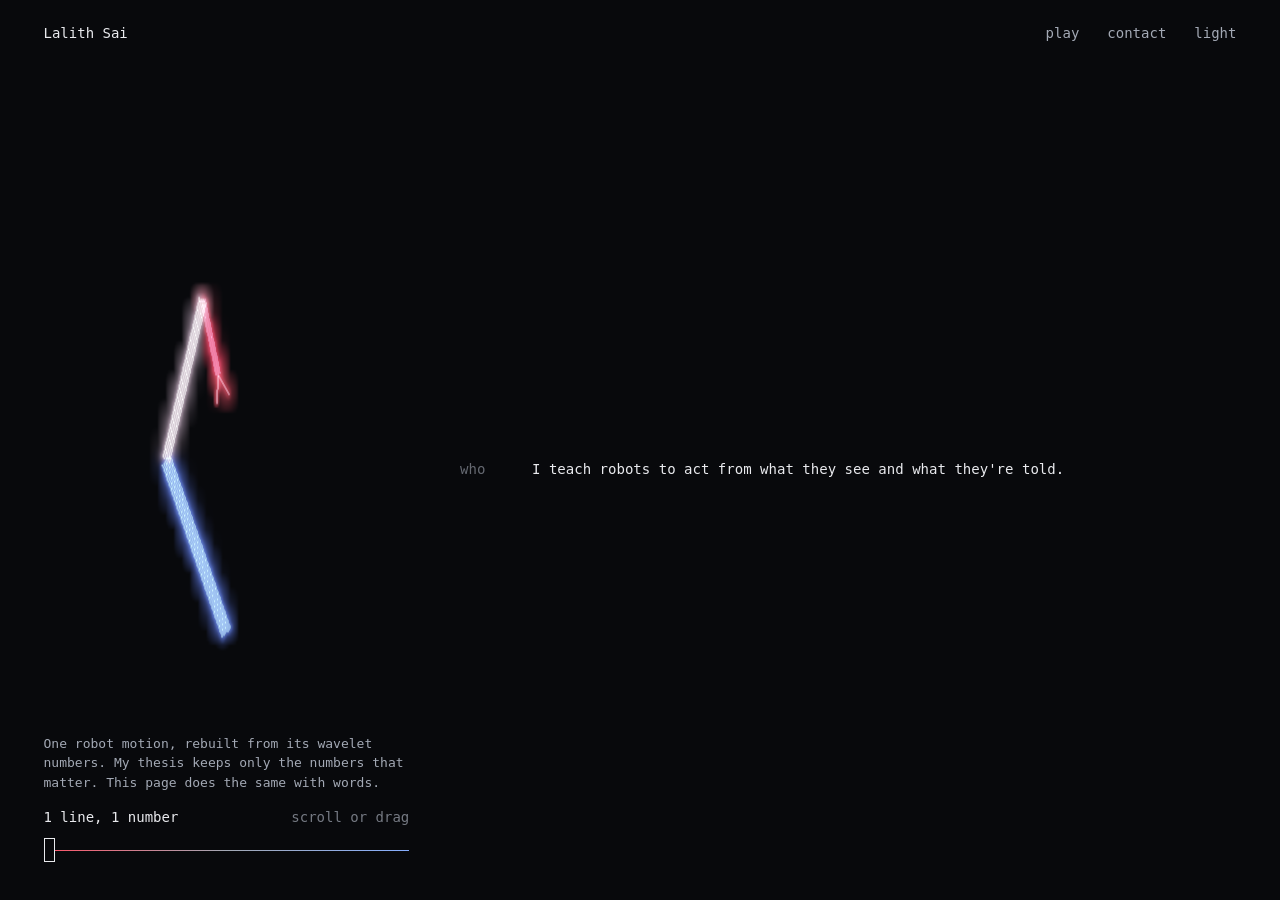
==== commit 958ffbf4: "Keep the suggest box hidden until it can deliver The nav link was hidden by script, but the panel st" ====
--- a/index.html
+++ b/index.html
@@ -22,7 +22,7 @@
     <nav aria-label="More">
       <a href="#play">play</a>
       <a href="#contact">contact</a>
-      <a href="#suggest">suggest</a>
+      <a href="#suggest" hidden>suggest</a>
       <button id="theme" type="button" aria-label="Switch to light theme">light</button>
     </nav>
   </header>
@@ -94,7 +94,7 @@
         <p><a href="Devireddy_Lalith_Sai_CV.pdf">CV (PDF)</a></p>
       </section>
 
-      <section class="panel" id="suggest" aria-labelledby="suggest-title">
+      <section class="panel" id="suggest" aria-labelledby="suggest-title" hidden>
         <h2 id="suggest-title" tabindex="-1">Suggest</h2>
         <p>Peer review is anonymous. So is this. Tell me what's wrong, or what you would change.</p>
         <form id="suggestion">
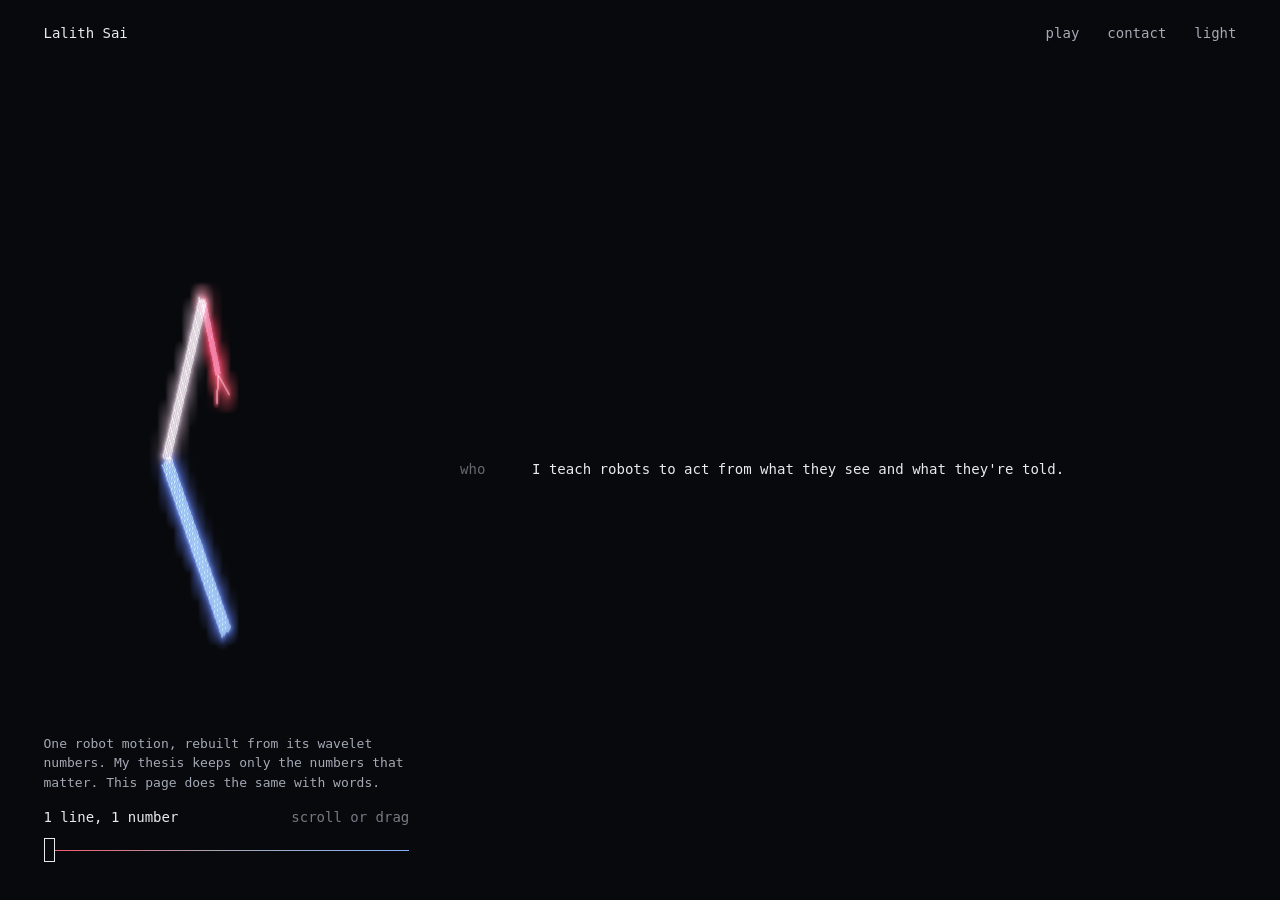
==== commit 67e7e342: "Store suggestions by day, not by the millisecond An exact time could be matched to a visit, which wo" ====
--- a/index.html
+++ b/index.html
@@ -104,7 +104,7 @@
           <button type="submit">send</button>
           <span id="sent" role="status"></span>
         </form>
-        <p class="small">No name or email needed. I store only the text, never your IP.</p>
+        <p class="small">No name or email needed. I store only the text and the date, never your IP.</p>
       </section>
     </div>
   </main>
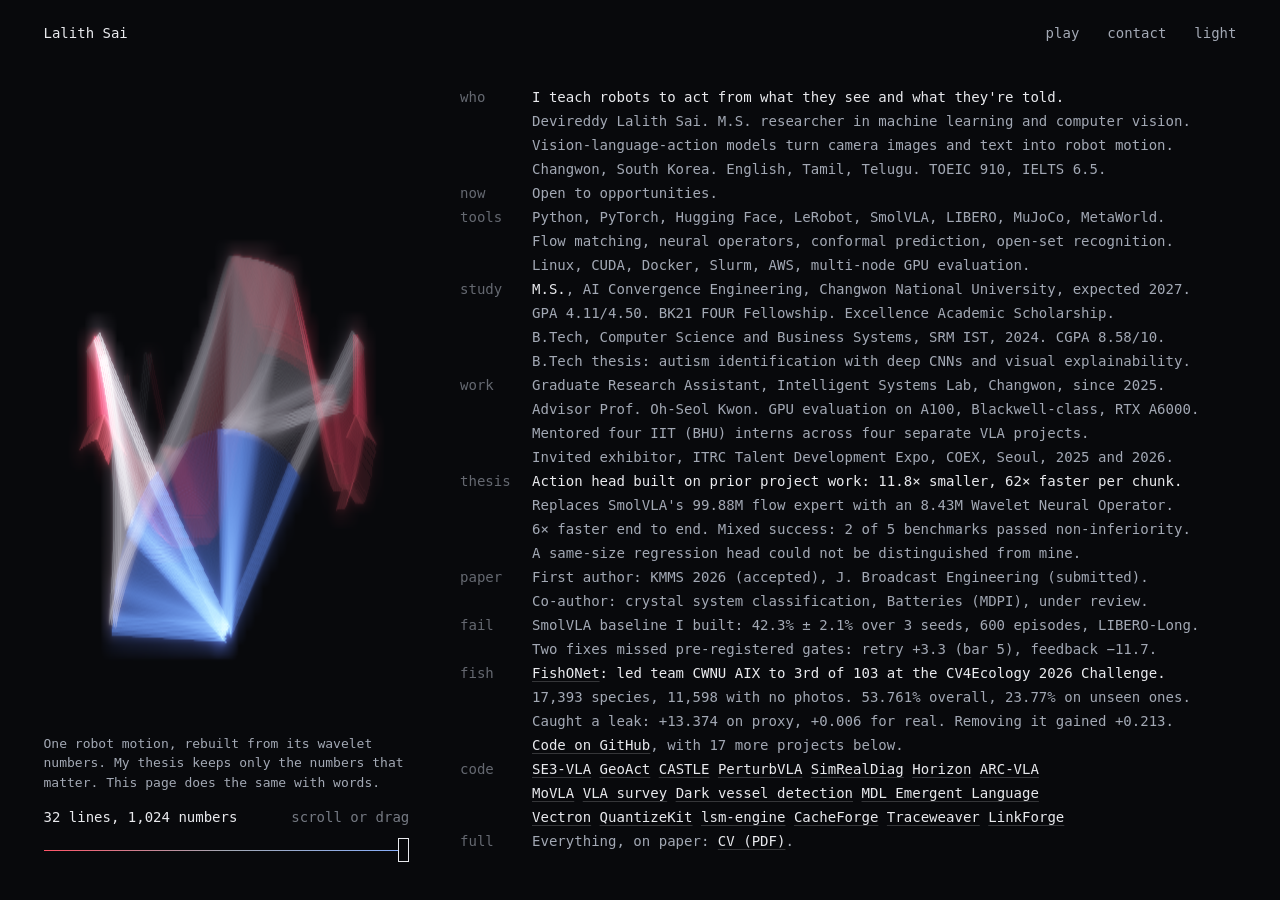
==== commit 171e9cb7: "Make the site open itself and give the games the plate's look At one line the arm holds a single pos" ====
--- a/index.html
+++ b/index.html
@@ -83,7 +83,6 @@
           <button class="game" type="button" data-game="delay"><b>Beat the delay</b><span>Move a robot arm that lags behind you, then again with a 6× faster head.</span></button>
           <button class="game" type="button" data-game="fish"><b>Zero-shot fish</b><span>Name species you have never seen from a description alone.</span></button>
         </div>
-        <div class="arena" id="arena"></div>
       </section>
 
       <section class="panel" id="contact" aria-labelledby="contact-title">
@@ -108,5 +107,10 @@
       </section>
     </div>
   </main>
+
+  <div class="arena" id="arena" hidden>
+    <button id="leave" type="button">back</button>
+    <div class="game-space" id="game"></div>
+  </div>
 </body>
 </html>
--- a/style.css
+++ b/style.css
@@ -10,7 +10,6 @@
   --font: "MonoLisa", "JetBrains Mono", ui-monospace, Consolas, monospace;
   --edge: clamp(1.25rem, 3.4vw, 3rem);
   --line: min(1.5rem, calc((100svh - 6.75rem) / 32));
-  --glide: cubic-bezier(0.22, 0.9, 0.2, 1);
 }
 
 :root, [data-theme="dark"] {
@@ -71,7 +70,6 @@
 .art-off #art { display: none; }
 
 .control { width: 100%; }
-.hint { display: none; }
 .kept { display: flex; justify-content: space-between; gap: 1rem; color: var(--ink); }
 .how { color: var(--soft); opacity: 0.7; }
 #detail { appearance: none; display: block; width: 100%; height: 2.75rem; margin: 0; background: transparent; cursor: grab; }
@@ -100,31 +98,42 @@
 #copy:hover { color: var(--ink); }
 
 .js .panel { display: none; }
-.js .panel.open { display: block; animation: arrive 0.5s var(--glide) both; }
+.js .panel.open { display: block; }
 .js .open ~ .lines, .js .text:has(.panel.open) .lines { display: none; }
-
-@keyframes arrive {
-  from { opacity: 0; transform: translate3d(0, 0.6rem, 0); }
-}
 
 /* Play */
 
 .games { display: grid; gap: 0.25rem; margin-top: 1.25rem; }
 .game { display: grid; gap: 0 1.25rem; padding-block: 0.5rem; border-bottom: 1px solid var(--hair); text-align: left; transition: border-color 0.25s; }
-.game:hover, .game[aria-pressed="true"] { border-color: var(--red); }
+.game:hover { border-color: var(--red); }
 .game span { color: var(--soft); }
-.arena { margin-top: 1.25rem; }
-.arena canvas { display: block; width: 100%; touch-action: none; }
-.arena canvas:focus-visible { outline-color: var(--hair); }
-.arena p { margin-top: 0.75rem; }
+.arena { position: fixed; inset: 0; z-index: 20; display: flex; flex-direction: column; padding: 1.15rem var(--edge) 1.25rem; background: var(--ground); }
+html:has(.arena:not([hidden])) { overflow: hidden; }
+#leave { align-self: flex-end; padding-block: 0.25rem; color: var(--soft); text-decoration: underline; text-decoration-color: var(--red); text-underline-offset: 0.22em; }
+.game-space { flex: 1; min-height: 0; display: flex; flex-direction: column; gap: 0.75rem; }
+.game-space > canvas { flex: 1 1 0; min-height: 0; width: 100%; touch-action: none; }
+.game-space > canvas:focus-visible { outline: none; }
 .score { color: var(--ink); }
 
-.fish-grid { display: grid; grid-template-columns: repeat(3, minmax(0, 1fr)); gap: 0.5rem; margin-top: 0.75rem; }
-.fish-grid button { padding: 0.5rem; border: 1px solid var(--hair); color: var(--soft); transition: border-color 0.2s, color 0.2s; }
-.fish-grid button:hover { border-color: var(--ink); color: var(--ink); }
-.fish-grid .right { border-color: var(--blue); color: var(--blue); }
-.fish-grid .wrong { border-color: var(--red); color: var(--red); }
-.fish-grid svg { display: block; width: 100%; }
+.plates { display: grid; gap: 1rem; flex: 1; min-height: 0; align-content: center; }
+.plates canvas { display: block; width: 100%; aspect-ratio: 4 / 3; object-fit: cover; }
+.plates figcaption { margin-top: 0.4rem; color: var(--ink); }
+
+.fish-grid { flex: 1; min-height: 0; display: grid; grid-template-columns: repeat(2, minmax(0, 1fr)); grid-auto-rows: minmax(0, 1fr); gap: 0.25rem; }
+.fish-grid button { min-height: 0; color: var(--ink); transition: opacity 0.3s; }
+.fish-grid svg { display: block; width: 100%; height: 100%; transition: filter 0.3s; }
+.fish-grid .head { stop-color: var(--blue); }
+.fish-grid .middle { stop-color: var(--soft); }
+.fish-grid .tail { stop-color: var(--red); }
+.fish-grid .stripe { stroke: var(--red); stroke-width: 1.1; }
+.fish-grid button:hover svg { filter: brightness(1.3); }
+.fish-grid:has(.right) button:not(.right, .wrong) { opacity: 0.2; }
+.fish-grid .right svg { filter: drop-shadow(0 0 0.5rem var(--blue)); }
+.fish-grid .wrong svg { filter: drop-shadow(0 0 0.5rem var(--red)); }
+
+@keyframes swim {
+  to { transform: translate3d(2%, -3%, 0) rotate(-1.5deg); }
+}
 
 /* Suggest */
 
@@ -148,24 +157,33 @@
   .lines li { line-height: var(--line); }
   .js .panel { height: 100%; overflow-y: auto; font-size: 0.875rem; }
   .game { grid-template-columns: 11rem minmax(0, 1fr); }
+  .plates { grid-template-columns: repeat(2, minmax(0, 1fr)); }
+  .plates canvas { aspect-ratio: 3 / 2; }
+  .fish-grid { grid-template-columns: repeat(3, minmax(0, 1fr)); }
 }
 
-/* Narrow screens: the page scrolls and the control stays under the thumb */
+/* Narrow screens: the figure fills the first screen and the text scrolls over it */
 
 @media not all and (min-width: 62.5rem) {
-  .control { position: fixed; z-index: 5; inset: auto 0 0; padding: 0.5rem var(--edge) 0.25rem; background: var(--ground); border-top: 1px solid var(--hair); }
+  .stage { padding-bottom: 3rem; }
+  .top, .text, .control { position: relative; z-index: 1; }
+  .figure { min-height: 66svh; align-content: end; }
+  #art { position: fixed; top: 2.5rem; left: 50%; z-index: 0; width: min(124vw, 74lvh); translate: -50% 0; transition: opacity 0.2s linear; }
+  #detail, .how { display: none; }
+  .hint { margin-bottom: 0.5rem; }
   .lines li { padding-block: 0.3rem; }
-  .how { display: none; }
+  html:has(.panel.open) .figure { min-height: 44svh; }
   html:has(.panel.open) .control { display: none; }
+  .art-off .figure { min-height: 0; }
 }
 
 html:not(.js) .figure, html:not(.js) #theme, html:not(.js) .games { display: none; }
 
-/* Theme: a circular reveal from the switch */
+/* Every change of view: a circular reveal from where it was asked for */
 
-html[data-vt="theme"]::view-transition-old(root), html[data-vt="theme"]::view-transition-new(root) { animation: none; mix-blend-mode: normal; }
-html[data-vt="theme"]::view-transition-old(root) { z-index: 1; }
-html[data-vt="theme"]::view-transition-new(root) { z-index: 2; }
+html[data-vt="reveal"]::view-transition-old(root), html[data-vt="reveal"]::view-transition-new(root) { animation: none; mix-blend-mode: normal; }
+html[data-vt="reveal"]::view-transition-old(root) { z-index: 1; }
+html[data-vt="reveal"]::view-transition-new(root) { z-index: 2; }
 
 @keyframes settle {
   from { opacity: 0; }
@@ -174,3 +192,7 @@
 @media (prefers-reduced-motion: reduce) {
   .js .panel.open { animation: settle 0.25s ease both; }
 }
+
+@media (prefers-reduced-motion: no-preference) {
+  .fish-grid svg { animation: swim 3.2s ease-in-out infinite alternate; animation-delay: calc(var(--turn) * -0.9s); }
+}
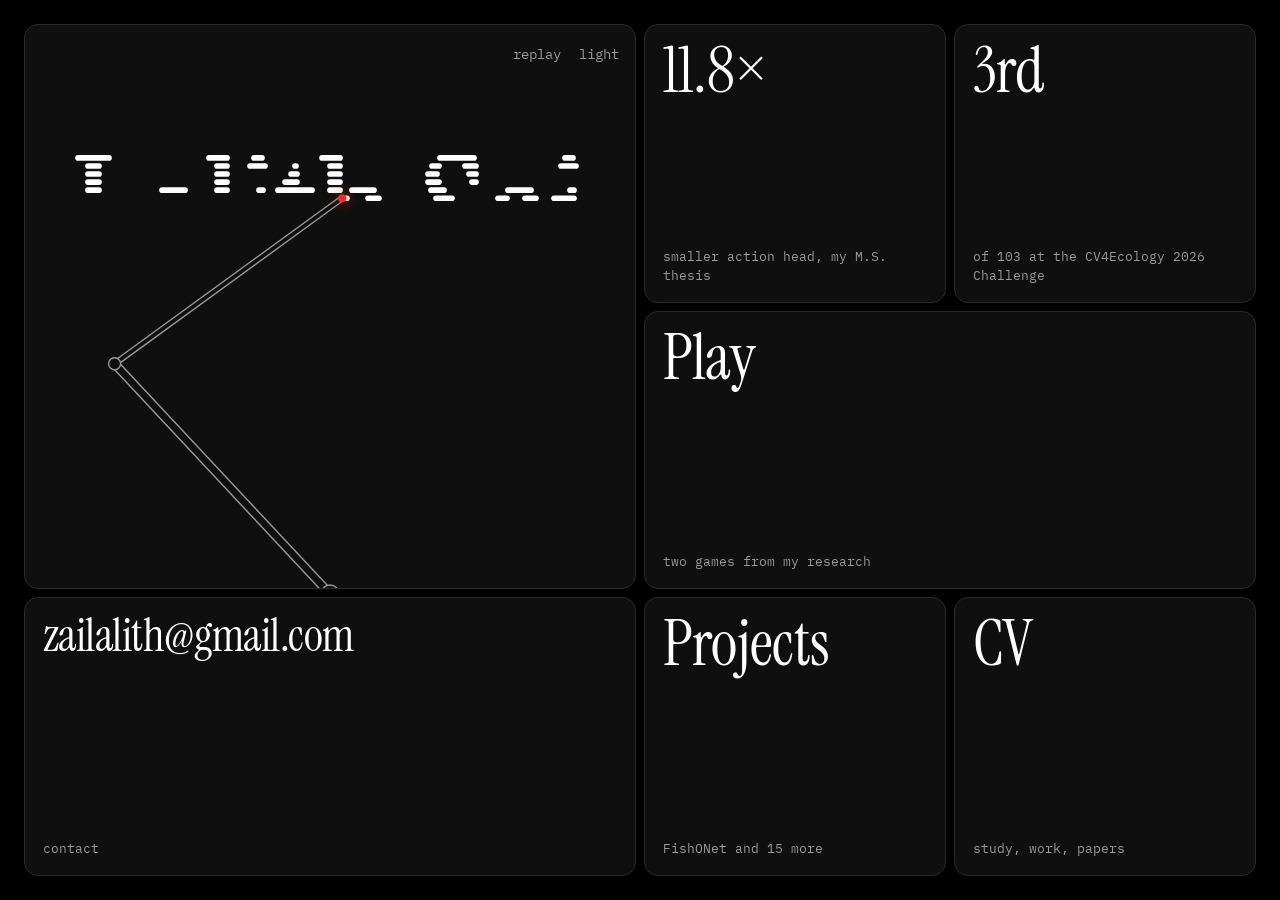
==== commit f1bb1728: "Rebuild the site from the picked samples: plotter opening, ink bento Opening: a two-link arm writes " ====
--- a/index.html
+++ b/index.html
@@ -4,11 +4,13 @@
   <meta charset="utf-8">
   <meta name="viewport" content="width=device-width, initial-scale=1">
   <title>Lalith Sai</title>
-  <meta name="description" content="Devireddy Lalith Sai teaches robots to act from what they see and what they're told. Read one line, or all 32.">
-  <meta name="theme-color" content="#08090c">
+  <meta name="description" content="Devireddy Lalith Sai teaches robots to act from what they see and what they're told. M.S. researcher in machine learning and computer vision.">
+  <meta name="theme-color" content="#000000">
   <link rel="canonical" href="https://lexus-x.github.io/">
-  <link rel="icon" href="data:image/svg+xml,%3Csvg xmlns='http://www.w3.org/2000/svg' viewBox='0 0 16 16'%3E%3Crect width='16' height='16' fill='%2308090c'/%3E%3Cpath fill='none' stroke='%233f7bff' d='M3 14 7 7M4 14l4-7M5 14l4-7'/%3E%3Cpath fill='none' stroke='%23ff3149' d='M7 7l6-3M8 7l6-2'/%3E%3C/svg%3E">
-  <link rel="preload" href="fonts/jetbrains-mono.woff2" as="font" type="font/woff2" crossorigin>
+  <link rel="icon" href="data:image/svg+xml,%3Csvg xmlns='http://www.w3.org/2000/svg' viewBox='0 0 16 16'%3E%3Crect width='16' height='16' fill='%23000000'/%3E%3Cpath fill='none' stroke='%233d74ff' d='M3 14 7 7M4 14l4-7M5 14l4-7'/%3E%3Cpath fill='none' stroke='%23ff2a1f' d='M7 7l6-3M8 7l6-2'/%3E%3C/svg%3E">
+  <link rel="preconnect" href="https://fonts.googleapis.com">
+  <link rel="preconnect" href="https://fonts.gstatic.com" crossorigin>
+  <link rel="stylesheet" href="https://fonts.googleapis.com/css2?family=IBM+Plex+Mono:wght@400;500&family=Instrument+Serif&display=swap">
   <link rel="stylesheet" href="style.css">
   <script>
     try { document.documentElement.dataset.theme = localStorage.getItem('theme') || 'dark' } catch {}
@@ -17,96 +19,157 @@
   <script type="module" src="app.js"></script>
 </head>
 <body>
-  <header class="top">
-    <a class="brand" href="#">Lalith Sai</a>
-    <nav aria-label="More">
-      <a href="#play">play</a>
-      <a href="#contact">contact</a>
-      <a href="#suggest" hidden>suggest</a>
-      <button id="theme" type="button" aria-label="Switch to light theme">light</button>
-    </nav>
-  </header>
+  <main class="bento">
+    <section class="tile hero" aria-labelledby="name">
+      <canvas id="plot" aria-hidden="true"></canvas>
+      <div class="corner">
+        <button id="again" type="button" aria-label="Write the name again">replay</button>
+        <button id="theme" type="button" aria-label="Switch to light theme">light</button>
+      </div>
+      <h1 id="name">Devireddy Lalith Sai</h1>
+      <div class="hero-text">
+        <p class="claim">I teach robots to act from what they see and what they're told.</p>
+        <p class="meta">M.S. researcher in machine learning and computer vision. Changwon, South Korea. Open to opportunities.</p>
+      </div>
+    </section>
+    <a class="tile" href="#cv"><b>11.8×</b><span>smaller action head, my M.S. thesis</span></a>
+    <a class="tile" href="#projects"><b>3rd</b><span>of 103 at the CV4Ecology 2026 Challenge</span></a>
+    <a class="tile play-tile" href="#play"><b>Play</b><span>two games from my research</span></a>
+    <a class="tile" href="#projects"><b>Projects</b><span>FishONet and 15 more</span></a>
+    <a class="tile" href="#cv"><b>CV</b><span>study, work, papers</span></a>
+    <a class="tile mail-tile" href="#contact"><b>zailalith@gmail.com</b><span>contact</span></a>
+    <a class="tile" href="#suggest" hidden><b>Review</b><span>this site, anonymously</span></a>
+  </main>
 
-  <main class="stage">
-    <figure class="figure">
-      <canvas id="art" aria-hidden="true"></canvas>
-      <figcaption class="control">
-        <p class="hint">One robot motion, rebuilt from its wavelet numbers. My thesis keeps only the numbers that matter. This page does the same with words.</p>
-        <label class="kept" for="detail"><output id="kept">1 line, 1 number</output> <span class="how">scroll or drag</span></label>
-        <input id="detail" type="range" min="0" max="5" step="0.01" value="0" aria-label="How much to read">
-      </figcaption>
-    </figure>
+  <section class="panel" id="cv" aria-labelledby="cv-title">
+    <header class="panel-head"><h2 id="cv-title" tabindex="-1">CV</h2><a class="back" href="#">back</a></header>
+    <div class="panel-body">
+      <p class="lead">Devireddy Lalith Sai. M.S. researcher in machine learning and computer vision, working on vision-language-action models, which turn camera images and text into robot motion.</p>
+      <dl class="cv">
+        <dt>now</dt>
+        <dd>Open to opportunities. Changwon, South Korea.</dd>
+        <dt>study</dt>
+        <dd>
+          <p><b>M.S.</b>, AI Convergence Engineering, Changwon National University, expected 2027. GPA 4.11/4.50. BK21 FOUR Fellowship. Excellence Academic Scholarship.</p>
+          <p><b>B.Tech</b>, Computer Science and Business Systems, SRM IST, 2024. CGPA 8.58/10. Thesis: autism identification with deep CNNs and visual explainability.</p>
+        </dd>
+        <dt>work</dt>
+        <dd>
+          <p>Graduate Research Assistant, Intelligent Systems Lab, Changwon, since 2025. Advisor Prof. Oh-Seol Kwon. GPU evaluation on A100, Blackwell-class, RTX A6000.</p>
+          <p>Mentored four IIT (BHU) interns across four separate VLA projects.</p>
+          <p>Invited exhibitor, ITRC Talent Development Expo, COEX, Seoul, 2025 and 2026.</p>
+        </dd>
+        <dt>thesis</dt>
+        <dd>
+          <p>Action head built on prior project work: 11.8× smaller, 62× faster per chunk, 6× faster end to end. It replaces SmolVLA's 99.88M flow expert with an 8.43M Wavelet Neural Operator.</p>
+          <p>Mixed success: 2 of 5 benchmarks passed non-inferiority. A same-size regression head could not be distinguished from mine.</p>
+        </dd>
+        <dt>papers</dt>
+        <dd>
+          <p>First author: KMMS 2026 (accepted), J. Broadcast Engineering (submitted).</p>
+          <p>Co-author: crystal system classification, Batteries (MDPI), under review.</p>
+        </dd>
+        <dt>baseline</dt>
+        <dd>SmolVLA baseline I built: 42.3% ± 2.1% over 3 seeds, 600 episodes, LIBERO-Long.</dd>
+        <dt>fail</dt>
+        <dd>Two fixes missed pre-registered gates: retry +3.3 (bar 5), feedback −11.7.</dd>
+        <dt>award</dt>
+        <dd>Led team CWNU AIX to 3rd of 103 at the CV4Ecology 2026 Challenge, with FishONet.</dd>
+        <dt>tools</dt>
+        <dd>
+          <p>Python, PyTorch, Hugging Face, LeRobot, SmolVLA, LIBERO, MuJoCo, MetaWorld.</p>
+          <p>Flow matching, neural operators, conformal prediction, open-set recognition.</p>
+          <p>Linux, CUDA, Docker, Slurm, AWS, multi-node GPU evaluation.</p>
+        </dd>
+        <dt>languages</dt>
+        <dd>English, Tamil, Telugu. TOEIC 910, IELTS 6.5.</dd>
+      </dl>
+      <p><a href="Devireddy_Lalith_Sai_CV.pdf">CV (PDF)</a></p>
+    </div>
+  </section>
 
-    <div class="text">
-      <ol class="lines" id="lines">
-        <li><span>who</span><p><b>I teach robots to act from what they see and what they're told.</b></p></li>
-        <li><span>who</span><p>Devireddy Lalith Sai. M.S. researcher in machine learning and computer vision.</p></li>
-        <li><span>who</span><p>Vision-language-action models turn camera images and text into robot motion.</p></li>
-        <li><span>who</span><p>Changwon, South Korea. English, Tamil, Telugu. TOEIC 910, IELTS 6.5.</p></li>
-        <li><span>now</span><p>Open to opportunities.</p></li>
-        <li><span>tools</span><p>Python, PyTorch, Hugging Face, LeRobot, SmolVLA, LIBERO, MuJoCo, MetaWorld.</p></li>
-        <li><span>tools</span><p>Flow matching, neural operators, conformal prediction, open-set recognition.</p></li>
-        <li><span>tools</span><p>Linux, CUDA, Docker, Slurm, AWS, multi-node GPU evaluation.</p></li>
+  <section class="panel" id="projects" aria-labelledby="projects-title">
+    <header class="panel-head"><h2 id="projects-title" tabindex="-1">Projects</h2><a class="back" href="#">back</a></header>
+    <div class="panel-body">
+      <div class="cards">
+        <article class="card">
+          <small>CV4Ecology 2026 · team lead</small>
+          <p class="big">3rd of 103</p>
+          <h3><a href="https://fishonet.lalithsai00.workers.dev/">FishONet</a></h3>
+          <p>Led team CWNU AIX. 17,393 species, 11,598 with no photos. 53.761% overall, 23.77% on unseen ones.</p>
+          <p>Caught a leak: +13.374 on proxy, +0.006 for real. Removing it gained +0.213.</p>
+          <p><a href="https://github.com/lexus-x/FishONet">Code on GitHub</a></p>
+        </article>
+        <article class="card">
+          <small>M.S. thesis</small>
+          <p class="big">11.8× smaller</p>
+          <h3>Wavelet Neural Operator action head</h3>
+          <p>Built on prior project work. It replaces SmolVLA's 99.88M flow expert with 8.43M parameters: 62× faster per chunk, 6× faster end to end.</p>
+          <p>Mixed success: 2 of 5 benchmarks passed non-inferiority, and a same-size regression head could not be distinguished from mine.</p>
+        </article>
+      </div>
+      <h3 class="sub">15 more on GitHub</h3>
+      <p class="tags">
+        <a href="https://github.com/lexus-x/SE3-VLA">SE3-VLA</a>
+        <a href="https://github.com/lexus-x/GeoAct">GeoAct</a>
+        <a href="https://github.com/lexus-x/CASTLE">CASTLE</a>
+        <a href="https://github.com/lexus-x/PerturbVLA">PerturbVLA</a>
+        <a href="https://github.com/lexus-x/SimRealDiag">SimRealDiag</a>
+        <a href="https://github.com/lexus-x/Horizon">Horizon</a>
+        <a href="https://github.com/lexus-x/vla-research">VLA survey</a>
+        <a href="https://github.com/lexus-x/Hybrid-v3">Dark vessel detection</a>
+        <a href="https://github.com/lexus-x/MDL-Emergent-Language">MDL Emergent Language</a>
+        <a href="https://github.com/lexus-x/Vectron">Vectron</a>
+        <a href="https://github.com/lexus-x/QuantizeKit">QuantizeKit</a>
+        <a href="https://github.com/lexus-x/lsm-engine">lsm-engine</a>
+        <a href="https://github.com/lexus-x/CacheForge">CacheForge</a>
+        <a href="https://github.com/lexus-x/Traceweaver">Traceweaver</a>
+        <a href="https://github.com/lexus-x/linkforge">LinkForge</a>
+      </p>
+    </div>
+  </section>
 
-        <li><span>study</span><p><b>M.S.</b>, AI Convergence Engineering, Changwon National University, expected 2027.</p></li>
-        <li><span>study</span><p>GPA 4.11/4.50. BK21 FOUR Fellowship. Excellence Academic Scholarship.</p></li>
-        <li><span>study</span><p>B.Tech, Computer Science and Business Systems, SRM IST, 2024. CGPA 8.58/10.</p></li>
-        <li><span>study</span><p>B.Tech thesis: autism identification with deep CNNs and visual explainability.</p></li>
-        <li><span>work</span><p>Graduate Research Assistant, Intelligent Systems Lab, Changwon, since 2025.</p></li>
-        <li><span>work</span><p>Advisor Prof. Oh-Seol Kwon. GPU evaluation on A100, Blackwell-class, RTX A6000.</p></li>
-        <li><span>work</span><p>Mentored four IIT (BHU) interns across four separate VLA projects.</p></li>
-        <li><span>work</span><p>Invited exhibitor, ITRC Talent Development Expo, COEX, Seoul, 2025 and 2026.</p></li>
+  <section class="panel" id="play" aria-labelledby="play-title">
+    <header class="panel-head"><h2 id="play-title" tabindex="-1">Play</h2><a class="back" href="#">back</a></header>
+    <div class="panel-body">
+      <p class="lead">Two ideas from my research, as games. Neither runs the real model.</p>
+      <div class="games">
+        <button class="game" type="button" data-game="delay"><b>Beat the delay</b><span>Steer a robot arm that follows you late, with a slow head and one 6× faster.</span></button>
+        <button class="game" type="button" data-game="keep"><b>Keep 8 numbers</b><span>Draw a line and watch it rebuilt from only its largest wavelet numbers.</span></button>
+      </div>
+    </div>
+  </section>
 
-        <li><span>thesis</span><p><b>Action head built on prior project work: 11.8× smaller, 62× faster per chunk.</b></p></li>
-        <li><span>thesis</span><p>Replaces SmolVLA's 99.88M flow expert with an 8.43M Wavelet Neural Operator.</p></li>
-        <li><span>thesis</span><p>6× faster end to end. Mixed success: 2 of 5 benchmarks passed non-inferiority.</p></li>
-        <li><span>thesis</span><p>A same-size regression head could not be distinguished from mine.</p></li>
-        <li><span>paper</span><p>First author: KMMS 2026 (accepted), J. Broadcast Engineering (submitted).</p></li>
-        <li><span>paper</span><p>Co-author: crystal system classification, Batteries (MDPI), under review.</p></li>
-        <li><span>fail</span><p>SmolVLA baseline I built: 42.3% ± 2.1% over 3 seeds, 600 episodes, LIBERO-Long.</p></li>
-        <li><span>fail</span><p>Two fixes missed pre-registered gates: retry +3.3 (bar 5), feedback −11.7.</p></li>
+  <section class="panel" id="contact" aria-labelledby="contact-title">
+    <header class="panel-head"><h2 id="contact-title" tabindex="-1">Contact</h2><a class="back" href="#">back</a></header>
+    <div class="panel-body contact">
+      <button class="mail" id="mail" type="button" aria-label="Copy the email address zailalith@gmail.com"><span class="mail-text">zailalith<br>@gmail.com</span><span class="mail-hint">tap to copy</span><span class="flash" aria-hidden="true">copied</span></button>
+      <p class="sr" id="mail-status" role="status"></p>
+      <p class="links"><a href="mailto:zailalith@gmail.com">Email</a><a href="https://www.linkedin.com/in/lalith-sai-2a218a36b/">LinkedIn</a><a href="https://github.com/lexus-x">GitHub</a><a href="Devireddy_Lalith_Sai_CV.pdf">CV (PDF)</a></p>
+    </div>
+  </section>
 
-        <li><span>fish</span><p><b><a href="https://fishonet.lalithsai00.workers.dev/">FishONet</a>: led team CWNU AIX to 3rd of 103 at the CV4Ecology 2026 Challenge.</b></p></li>
-        <li><span>fish</span><p>17,393 species, 11,598 with no photos. 53.761% overall, 23.77% on unseen ones.</p></li>
-        <li><span>fish</span><p>Caught a leak: +13.374 on proxy, +0.006 for real. Removing it gained +0.213.</p></li>
-        <li><span>fish</span><p><a href="https://github.com/lexus-x/FishONet">Code on GitHub</a>, with 17 more projects below.</p></li>
-        <li><span>code</span><p><a href="https://github.com/lexus-x/SE3-VLA">SE3-VLA</a> <a href="https://github.com/lexus-x/GeoAct">GeoAct</a> <a href="https://github.com/lexus-x/CASTLE">CASTLE</a> <a href="https://github.com/lexus-x/PerturbVLA">PerturbVLA</a> <a href="https://github.com/lexus-x/SimRealDiag">SimRealDiag</a> <a href="https://github.com/lexus-x/Horizon">Horizon</a> <a href="https://github.com/lexus-x/arc-vla">ARC-VLA</a></p></li>
-        <li><span>code</span><p><a href="https://github.com/lexus-x/movla">MoVLA</a> <a href="https://github.com/lexus-x/vla-research">VLA survey</a> <a href="https://github.com/lexus-x/Hybrid-v3">Dark vessel detection</a> <a href="https://github.com/lexus-x/MDL-Emergent-Language">MDL Emergent Language</a></p></li>
-        <li><span>code</span><p><a href="https://github.com/lexus-x/Vectron">Vectron</a> <a href="https://github.com/lexus-x/QuantizeKit">QuantizeKit</a> <a href="https://github.com/lexus-x/lsm-engine">lsm-engine</a> <a href="https://github.com/lexus-x/CacheForge">CacheForge</a> <a href="https://github.com/lexus-x/Traceweaver">Traceweaver</a> <a href="https://github.com/lexus-x/linkforge">LinkForge</a></p></li>
-        <li><span>full</span><p>Everything, on paper: <a href="Devireddy_Lalith_Sai_CV.pdf">CV (PDF)</a>.</p></li>
-      </ol>
-
-      <section class="panel" id="play" aria-labelledby="play-title">
-        <h2 id="play-title" tabindex="-1">Play</h2>
-        <p>Two problems from my research, as games. Neither runs the real model.</p>
-        <div class="games">
-          <button class="game" type="button" data-game="delay"><b>Beat the delay</b><span>Move a robot arm that lags behind you, then again with a 6× faster head.</span></button>
-          <button class="game" type="button" data-game="fish"><b>Zero-shot fish</b><span>Name species you have never seen from a description alone.</span></button>
-        </div>
-      </section>
-
-      <section class="panel" id="contact" aria-labelledby="contact-title">
-        <h2 id="contact-title" tabindex="-1">Contact</h2>
-        <p><a href="mailto:zailalith@gmail.com">zailalith@gmail.com</a> <button id="copy" type="button">copy</button></p>
-        <p><a href="https://www.linkedin.com/in/lalith-sai-2a218a36b/">LinkedIn</a></p>
-        <p><a href="https://github.com/lexus-x">GitHub</a></p>
-        <p><a href="Devireddy_Lalith_Sai_CV.pdf">CV (PDF)</a></p>
-      </section>
-
-      <section class="panel" id="suggest" aria-labelledby="suggest-title" hidden>
-        <h2 id="suggest-title" tabindex="-1">Suggest</h2>
-        <p>Peer review is anonymous. So is this. Tell me what's wrong, or what you would change.</p>
-        <form id="suggestion">
-          <label for="note">Your suggestion</label>
-          <textarea id="note" name="text" rows="6" maxlength="1000" required></textarea>
-          <input class="trap" name="website" tabindex="-1" autocomplete="off" aria-hidden="true">
-          <button type="submit">send</button>
-          <span id="sent" role="status"></span>
-        </form>
-        <p class="small">No name or email needed. I store only the text and the date, never your IP.</p>
-      </section>
+  <section class="panel" id="suggest" aria-labelledby="suggest-title" hidden>
+    <header class="panel-head"><h2 id="suggest-title" tabindex="-1">Review</h2><a class="back" href="#">back</a></header>
+    <div class="panel-body">
+      <p class="lead">Peer review is anonymous. So is this. Review this site like a paper.</p>
+      <form class="review" id="review">
+        <fieldset class="verdicts">
+          <legend>Your verdict</legend>
+          <label><input type="radio" name="verdict" value="accept"><span>accept</span></label>
+          <label><input type="radio" name="verdict" value="minor revision"><span>minor revision</span></label>
+          <label><input type="radio" name="verdict" value="major revision"><span>major revision</span></label>
+          <label><input type="radio" name="verdict" value="reject"><span>reject</span></label>
+        </fieldset>
+        <label for="note">Comments to the author</label>
+        <textarea id="note" name="text" rows="6" maxlength="1000"></textarea>
+        <input class="trap" name="website" tabindex="-1" autocomplete="off" aria-hidden="true">
+        <button class="send" type="submit">submit review</button>
+        <span id="sent" role="status"></span>
+      </form>
+      <p class="small">No name or email needed. I store only the verdict, the comment and the date, never your IP.</p>
     </div>
-  </main>
+  </section>
 
   <div class="arena" id="arena" hidden>
     <button id="leave" type="button">back</button>
--- a/style.css
+++ b/style.css
@@ -1,35 +1,31 @@
-/* To use a licensed MonoLisa: put its woff2 in fonts/ and point this one rule, and the preload in index.html, at it. */
-@font-face {
-  font-family: "JetBrains Mono";
-  src: url("fonts/jetbrains-mono.woff2") format("woff2");
-  font-weight: 100 800;
-  font-display: swap;
-}
-
 :root {
-  --font: "MonoLisa", "JetBrains Mono", ui-monospace, Consolas, monospace;
-  --edge: clamp(1.25rem, 3.4vw, 3rem);
-  --line: min(1.5rem, calc((100svh - 6.75rem) / 32));
+  --serif: "Instrument Serif", Georgia, "Times New Roman", serif;
+  --mono: "IBM Plex Mono", ui-monospace, Consolas, monospace;
+  --edge: clamp(0.75rem, 2.2vw, 1.5rem);
+  --gap: 0.5rem;
+  --round: 14px;
 }
 
 :root, [data-theme="dark"] {
   color-scheme: dark;
-  --ground: #08090c;
-  --ink: #e9eaee;
-  --soft: #a3a9b5;
-  --hair: rgba(233, 234, 238, 0.2);
-  --red: #ff5468;
-  --blue: #86aeff;
+  --ground: #000000;
+  --panel: #0f0f0f;
+  --hair: #2a2a2a;
+  --ink: #ffffff;
+  --soft: #9a9a9a;
+  --red: #ff2a1f;
+  --blue: #3d74ff;
 }
 
 [data-theme="light"] {
   color-scheme: light;
-  --ground: #e7e8ec;
-  --ink: #101218;
-  --soft: #4c525e;
-  --hair: rgba(16, 18, 24, 0.25);
-  --red: #bd0d28;
-  --blue: #1a45c9;
+  --ground: #f7f7f7;
+  --panel: #ffffff;
+  --hair: #e0e0e0;
+  --ink: #000000;
+  --soft: #666666;
+  --red: #e1251b;
+  --blue: #1a4dff;
 }
 
 *, *::before, *::after { box-sizing: border-box; }
@@ -38,146 +34,164 @@
 body {
   margin: 0;
   background: var(--ground);
-  color: var(--soft);
-  font: 400 0.875rem/1.6 var(--font);
-  font-variant-ligatures: none;
+  color: var(--ink);
+  font: 400 0.875rem/1.6 var(--mono);
   -webkit-font-smoothing: antialiased;
   -webkit-text-size-adjust: 100%;
 }
 
-h2, p, ol, figure, figcaption { margin: 0; padding: 0; }
-b { color: var(--ink); font-weight: 500; }
+h1, h2, h3, p, dl, dd, fieldset { margin: 0; }
+b { font-weight: 500; }
+a { color: var(--blue); text-decoration-thickness: 1px; text-underline-offset: 0.22em; transition: color 0.25s; }
+a:hover { color: var(--red); }
 button { padding: 0; border: 0; background: none; color: inherit; font: inherit; cursor: pointer; }
-a { color: var(--ink); text-decoration-color: var(--hair); text-decoration-thickness: 1px; text-underline-offset: 0.22em; transition: color 0.25s, text-decoration-color 0.25s; }
-a:hover { color: var(--red); text-decoration-color: currentColor; }
-:focus-visible { outline: 1px solid var(--ink); outline-offset: 3px; }
+:focus-visible { outline: 2px solid var(--blue); outline-offset: 2px; }
 [tabindex="-1"]:focus { outline: none; }
-
-/* Header */
-
-.top { display: flex; align-items: baseline; justify-content: space-between; gap: 1rem; padding: 1.15rem var(--edge) 0; }
-.brand { color: var(--ink); text-decoration: none; }
-nav { display: flex; align-items: baseline; gap: clamp(1rem, 2.4vw, 1.75rem); }
-nav a, nav button { padding-block: 0.25rem; color: var(--soft); text-decoration: none; transition: color 0.25s; }
-nav a:hover, nav button:hover, nav a[aria-current] { color: var(--ink); }
-nav a[aria-current] { text-decoration: underline; text-decoration-color: var(--red); }
-
-/* Figure and text */
-
-.stage { display: grid; gap: 1.5rem; padding: 1rem var(--edge) 6rem; }
-.figure { display: grid; justify-items: center; gap: 1rem; }
-#art { display: block; width: min(100%, 19rem); aspect-ratio: 1; }
-.art-off #art { display: none; }
-
-.control { width: 100%; }
-.kept { display: flex; justify-content: space-between; gap: 1rem; color: var(--ink); }
-.how { color: var(--soft); opacity: 0.7; }
-#detail { appearance: none; display: block; width: 100%; height: 2.75rem; margin: 0; background: transparent; cursor: grab; }
-#detail:active { cursor: grabbing; }
-#detail::-webkit-slider-runnable-track { height: 1px; background: linear-gradient(90deg, var(--red), var(--soft) 50%, var(--blue)); }
-#detail::-moz-range-track { height: 1px; background: linear-gradient(90deg, var(--red), var(--soft) 50%, var(--blue)); }
-#detail::-webkit-slider-thumb { appearance: none; width: 0.7rem; height: 1.5rem; margin-top: -0.75rem; border: 1px solid var(--ink); background: var(--ground); }
-#detail::-moz-range-thumb { width: 0.6rem; height: 1.4rem; border: 1px solid var(--ink); border-radius: 0; background: var(--ground); }
-
-.text { position: relative; min-width: 0; }
-
-.lines { list-style: none; }
-.lines li { display: grid; grid-template-columns: 3.75rem minmax(0, 1fr); gap: 0 0.75rem; }
-.lines span { color: var(--soft); opacity: 0.6; transition: opacity 0.35s; }
-.lines span.same { opacity: 0; } /* a label shows once for each run of lines */
-
-/* With a script the lines float over one space, so they can open without any layout work */
-.js .lines { position: relative; contain: layout; }
-.js .lines li { position: absolute; inset: 0 0 auto; will-change: transform, opacity; }
-
-.panel { padding-top: 0.5rem; }
-.panel h2 { margin-bottom: 1rem; color: var(--ink); font: inherit; font-weight: 500; }
-.panel p + p { margin-top: 0.4rem; }
-.small { font-size: 0.8125rem; }
-#copy { color: var(--soft); text-decoration: underline; text-decoration-color: var(--hair); text-underline-offset: 0.22em; }
-#copy:hover { color: var(--ink); }
-
-.js .panel { display: none; }
-.js .panel.open { display: block; }
-.js .open ~ .lines, .js .text:has(.panel.open) .lines { display: none; }
-
-/* Play */
-
-.games { display: grid; gap: 0.25rem; margin-top: 1.25rem; }
-.game { display: grid; gap: 0 1.25rem; padding-block: 0.5rem; border-bottom: 1px solid var(--hair); text-align: left; transition: border-color 0.25s; }
-.game:hover { border-color: var(--red); }
+.sr { position: absolute; width: 1px; height: 1px; overflow: hidden; clip-path: inset(50%); white-space: nowrap; }
+
+/* Bento: the hero, then one tile per panel */
+
+.bento { display: grid; grid-template-columns: repeat(2, minmax(0, 1fr)); gap: var(--gap); padding: var(--edge); }
+
+.tile {
+  position: relative;
+  display: flex;
+  flex-direction: column;
+  justify-content: space-between;
+  gap: 0.75rem;
+  min-height: 8rem;
+  padding: 1rem 1.1rem;
+  border: 1px solid var(--hair);
+  border-radius: var(--round);
+  background: var(--panel);
+  color: var(--ink);
+  text-decoration: none;
+  overflow: hidden;
+  transition: border-color 0.25s;
+}
+a.tile:hover { color: var(--ink); border-color: var(--ink); }
+.tile b { font: 400 clamp(2.4rem, 11vw, 4rem)/0.95 var(--serif); letter-spacing: -0.01em; }
+.tile span { color: var(--soft); font-size: 0.8125rem; line-height: 1.45; }
+.hero, .play-tile, .mail-tile { grid-column: 1 / -1; }
+.mail-tile b { font-size: clamp(1.6rem, 8vw, 3rem); overflow-wrap: anywhere; }
+
+.hero { min-height: 64svh; justify-content: flex-end; padding: 1.25rem; }
+#plot { position: absolute; inset: 0; width: 100%; height: 100%; }
+.hero h1 { font: 400 clamp(3.5rem, 16vw, 7rem)/1 var(--serif); }
+.js .hero h1 { position: absolute; width: 1px; height: 1px; overflow: hidden; clip-path: inset(50%); white-space: nowrap; } /* the canvas writes the name */
+.hero-text { position: relative; display: grid; gap: 0.5rem; max-width: 36ch; transition: opacity 0.6s, translate 0.6s; }
+.writing .hero-text { opacity: 0; translate: 0 0.5rem; }
+.claim { font-size: clamp(1rem, 4.2vw, 1.3rem); line-height: 1.4; }
+.meta { color: var(--soft); font-size: 0.8125rem; }
+.corner { position: absolute; top: 0.85rem; right: 1rem; display: flex; gap: 1.1rem; }
+.corner button { padding-block: 0.25rem; color: var(--soft); transition: color 0.25s; }
+.corner button:hover { color: var(--ink); }
+html:not(.js) #plot, html:not(.js) .corner, html:not(.js) .mail-hint { display: none; }
+
+/* Wide screens: the whole bento on one screen */
+
+@media (min-width: 62.5rem) and (min-height: 36rem) {
+  .bento { height: 100svh; grid-template-columns: repeat(4, minmax(0, 1fr)); grid-template-rows: repeat(3, minmax(0, 1fr)); }
+  .tile { min-height: 0; }
+  .hero { grid-column: 1 / 3; grid-row: 1 / 3; min-height: 0; padding: 1.5rem; }
+  .mail-tile { grid-column: 1 / 3; grid-row: 3; }
+  .play-tile { grid-column: 3 / 5; }
+  .tile b { font-size: clamp(3rem, 5vw, 5rem); }
+  .mail-tile b { font-size: clamp(2rem, 3.6vw, 3.4rem); }
+}
+
+/* Panels: full screen, opened by a tile */
+
+.panel {
+  display: none;
+  position: fixed;
+  inset: 0;
+  z-index: 10;
+  overflow-y: auto;
+  overscroll-behavior: contain;
+  padding: 0 var(--edge) 3rem;
+  background: var(--ground);
+}
+html:not(.js) .panel:target, .js .panel.open { display: block; }
+html:has(.panel.open), html:has(.panel:target), html:has(.arena:not([hidden])) { overflow: hidden; }
+
+.panel-head { position: sticky; top: 0; z-index: 1; display: flex; align-items: baseline; justify-content: space-between; gap: 1rem; padding-block: 1rem 1.25rem; background: var(--ground); }
+.panel h2 { font: 400 clamp(2.75rem, 10vw, 5rem)/1 var(--serif); }
+.back { color: var(--soft); }
+.panel-body { display: grid; gap: 1.5rem; max-width: 56rem; }
+.lead { font-size: clamp(1rem, 3.6vw, 1.2rem); line-height: 1.5; max-width: 52ch; }
+.small { color: var(--soft); font-size: 0.8125rem; }
+.sub { font: 400 clamp(1.6rem, 6vw, 2.4rem)/1 var(--serif); }
+
+.cv { display: grid; grid-template-columns: 7rem minmax(0, 1fr); }
+.cv dt, .cv dd { padding-block: 0.9rem; border-top: 1px solid var(--hair); }
+.cv dt { padding-top: 1.05rem; color: var(--soft); font-size: 0.75rem; letter-spacing: 0.08em; text-transform: uppercase; }
+.cv dd p + p { margin-top: 0.4rem; }
+
+@media (max-width: 32rem) {
+  .cv { grid-template-columns: minmax(0, 1fr); }
+  .cv dt { padding-bottom: 0; }
+  .cv dd { padding-top: 0.2rem; border-top: 0; }
+}
+
+.cards { display: grid; gap: var(--gap); }
+.card { display: grid; align-content: start; gap: 0.5rem; padding: 1.1rem; border: 1px solid var(--hair); border-radius: var(--round); background: var(--panel); }
+.card small { color: var(--soft); font-size: 0.75rem; letter-spacing: 0.08em; text-transform: uppercase; }
+.card .big { color: var(--red); font: 400 clamp(2.4rem, 9vw, 3.5rem)/1 var(--serif); }
+.card h3 { font-size: 1rem; font-weight: 500; }
+.card p:not(.big) { color: var(--soft); }
+.tags { display: flex; flex-wrap: wrap; gap: 0.4rem; }
+.tags a { padding: 0.35rem 0.75rem; border: 1px solid var(--hair); border-radius: 999px; color: var(--ink); font-size: 0.8125rem; text-decoration: none; transition: border-color 0.25s, color 0.25s; }
+.tags a:hover { border-color: var(--red); color: var(--red); }
+
+.games { display: grid; gap: var(--gap); }
+.game { display: grid; align-content: space-between; gap: 1.5rem; min-height: 10rem; padding: 1.1rem; border: 1px solid var(--hair); border-radius: var(--round); background: var(--panel); text-align: left; transition: border-color 0.25s; }
+.game:hover { border-color: var(--ink); }
+.game b { font: 400 clamp(2rem, 8vw, 3rem)/1 var(--serif); }
 .game span { color: var(--soft); }
-.arena { position: fixed; inset: 0; z-index: 20; display: flex; flex-direction: column; padding: 1.15rem var(--edge) 1.25rem; background: var(--ground); }
-html:has(.arena:not([hidden])) { overflow: hidden; }
-#leave { align-self: flex-end; padding-block: 0.25rem; color: var(--soft); text-decoration: underline; text-decoration-color: var(--red); text-underline-offset: 0.22em; }
-.game-space { flex: 1; min-height: 0; display: flex; flex-direction: column; gap: 0.75rem; }
-.game-space > canvas { flex: 1 1 0; min-height: 0; width: 100%; touch-action: none; }
-.game-space > canvas:focus-visible { outline: none; }
-.score { color: var(--ink); }
-
-.plates { display: grid; gap: 1rem; flex: 1; min-height: 0; align-content: center; }
-.plates canvas { display: block; width: 100%; aspect-ratio: 4 / 3; object-fit: cover; }
-.plates figcaption { margin-top: 0.4rem; color: var(--ink); }
-
-.fish-grid { flex: 1; min-height: 0; display: grid; grid-template-columns: repeat(2, minmax(0, 1fr)); grid-auto-rows: minmax(0, 1fr); gap: 0.25rem; }
-.fish-grid button { min-height: 0; color: var(--ink); transition: opacity 0.3s; }
-.fish-grid svg { display: block; width: 100%; height: 100%; transition: filter 0.3s; }
-.fish-grid .head { stop-color: var(--blue); }
-.fish-grid .middle { stop-color: var(--soft); }
-.fish-grid .tail { stop-color: var(--red); }
-.fish-grid .stripe { stroke: var(--red); stroke-width: 1.1; }
-.fish-grid button:hover svg { filter: brightness(1.3); }
-.fish-grid:has(.right) button:not(.right, .wrong) { opacity: 0.2; }
-.fish-grid .right svg { filter: drop-shadow(0 0 0.5rem var(--blue)); }
-.fish-grid .wrong svg { filter: drop-shadow(0 0 0.5rem var(--red)); }
-
-@keyframes swim {
-  to { transform: translate3d(2%, -3%, 0) rotate(-1.5deg); }
-}
-
-/* Suggest */
-
-#suggestion { display: grid; gap: 0.5rem; margin-block: 1rem; }
-textarea { width: 100%; padding: 0.6rem 0.7rem; border: 1px solid var(--hair); border-radius: 0; background: transparent; color: var(--ink); font: inherit; resize: vertical; }
+
+@media (min-width: 48rem) {
+  .cards, .games { grid-template-columns: repeat(2, minmax(0, 1fr)); }
+}
+
+/* Contact: the address is the page */
+
+.contact { min-height: calc(100svh - 8rem); align-content: center; }
+.mail { position: relative; display: grid; gap: 1rem; width: 100%; padding: 1rem 0; overflow: hidden; border-radius: var(--round); text-align: left; container-type: inline-size; }
+.mail-text { font: 400 16cqi/1 var(--serif); overflow-wrap: anywhere; }
+.mail-hint { color: var(--soft); font-size: 0.8125rem; }
+.flash { position: absolute; inset: 0; display: grid; place-items: center; background: var(--red); color: var(--ground); font-size: 1rem; clip-path: circle(0 at var(--x, 50%) var(--y, 50%)); transition: clip-path 0.55s cubic-bezier(.7, 0, .2, 1); pointer-events: none; }
+.copied .flash { clip-path: circle(150% at var(--x, 50%) var(--y, 50%)); }
+.links { display: flex; flex-wrap: wrap; gap: 0.5rem 1.5rem; }
+
+/* Review */
+
+.review { display: grid; gap: 0.75rem; max-width: 40rem; }
+.verdicts { display: flex; flex-wrap: wrap; gap: 0.4rem; padding: 0; border: 0; }
+.verdicts legend { margin-bottom: 0.5rem; color: var(--soft); }
+.verdicts label { position: relative; }
+.verdicts input { position: absolute; opacity: 0; }
+.verdicts span { display: inline-block; padding: 0.4rem 0.85rem; border: 1px solid var(--hair); border-radius: 999px; cursor: pointer; }
+.verdicts input:checked + span { border-color: var(--ink); background: var(--ink); color: var(--ground); }
+.verdicts input:focus-visible + span { outline: 2px solid var(--blue); outline-offset: 2px; }
+.review > label { color: var(--soft); }
+textarea { width: 100%; padding: 0.6rem 0.75rem; border: 1px solid var(--hair); border-radius: 10px; background: var(--panel); color: var(--ink); font: inherit; resize: vertical; }
 textarea:focus-visible { border-color: var(--ink); outline: none; }
-#suggestion button { justify-self: start; color: var(--ink); text-decoration: underline; text-decoration-color: var(--red); text-underline-offset: 0.22em; }
+.send { justify-self: start; min-height: 2.5rem; padding: 0 1.1rem; border-radius: 999px; background: var(--ink); color: var(--ground); }
 .trap { position: absolute; left: -100vw; }
 
-/* Wide screens: one screen, no scrolling, the wheel moves the level */
-
-@media (min-width: 62.5rem) and (min-height: 32rem) {
-  .js body { overflow: hidden; height: 100svh; }
-  .js .stage { height: calc(100svh - 3.25rem); padding-bottom: 1.5rem; }
-  .stage { grid-template-columns: minmax(0, 1fr) minmax(0, 48.5rem); gap: clamp(2rem, 4vw, 4rem); align-items: stretch; }
-  .figure { grid-template-rows: minmax(0, 1fr) auto; align-items: center; }
-  #art { width: auto; height: 100%; max-width: 100%; max-height: 100%; }
-  .hint { display: block; margin-bottom: 0.9rem; font-size: 0.8125rem; line-height: 1.5; }
-  .js .lines { height: 100%; }
-  .text { height: 100%; font-size: clamp(0.75rem, calc(var(--line) * 0.585), 0.9rem); }
-  .lines li { line-height: var(--line); }
-  .js .panel { height: 100%; overflow-y: auto; font-size: 0.875rem; }
-  .game { grid-template-columns: 11rem minmax(0, 1fr); }
-  .plates { grid-template-columns: repeat(2, minmax(0, 1fr)); }
-  .plates canvas { aspect-ratio: 3 / 2; }
-  .fish-grid { grid-template-columns: repeat(3, minmax(0, 1fr)); }
-}
-
-/* Narrow screens: the figure fills the first screen and the text scrolls over it */
-
-@media not all and (min-width: 62.5rem) {
-  .stage { padding-bottom: 3rem; }
-  .top, .text, .control { position: relative; z-index: 1; }
-  .figure { min-height: 66svh; align-content: end; }
-  #art { position: fixed; top: 2.5rem; left: 50%; z-index: 0; width: min(124vw, 74lvh); translate: -50% 0; transition: opacity 0.2s linear; }
-  #detail, .how { display: none; }
-  .hint { margin-bottom: 0.5rem; }
-  .lines li { padding-block: 0.3rem; }
-  html:has(.panel.open) .figure { min-height: 44svh; }
-  html:has(.panel.open) .control { display: none; }
-  .art-off .figure { min-height: 0; }
-}
-
-html:not(.js) .figure, html:not(.js) #theme, html:not(.js) .games { display: none; }
+/* Games, full screen */
+
+.arena { position: fixed; inset: 0; z-index: 20; display: flex; flex-direction: column; gap: 0.6rem; padding: 1rem var(--edge) 1.25rem; background: var(--ground); }
+#leave { align-self: flex-end; padding-block: 0.25rem; color: var(--soft); }
+#leave:hover { color: var(--ink); }
+.game-space { flex: 1; min-height: 0; display: flex; flex-direction: column; gap: 0.6rem; }
+.game-space canvas { flex: 1 1 0; min-height: 0; width: 100%; border: 1px solid var(--hair); border-radius: var(--round); background: var(--panel); touch-action: none; }
+.game-space canvas:focus-visible { outline: none; border-color: var(--ink); } /* the canvas takes focus for the arrow keys; a ring around the whole game is noise */
+.game-bar { display: flex; flex-wrap: wrap; gap: 0.4rem; }
+.pill { min-height: 2.25rem; padding: 0 0.85rem; border: 1px solid var(--hair); border-radius: 999px; color: var(--soft); font-size: 0.8125rem; }
+.pill[aria-pressed="true"] { border-color: var(--ink); background: var(--ink); color: var(--ground); }
+.score { min-height: 1.6em; color: var(--ink); }
 
 /* Every change of view: a circular reveal from where it was asked for */
 
@@ -191,8 +205,5 @@
 
 @media (prefers-reduced-motion: reduce) {
   .js .panel.open { animation: settle 0.25s ease both; }
-}
-
-@media (prefers-reduced-motion: no-preference) {
-  .fish-grid svg { animation: swim 3.2s ease-in-out infinite alternate; animation-delay: calc(var(--turn) * -0.9s); }
-}
+  .hero-text, .flash { transition: none; }
+}
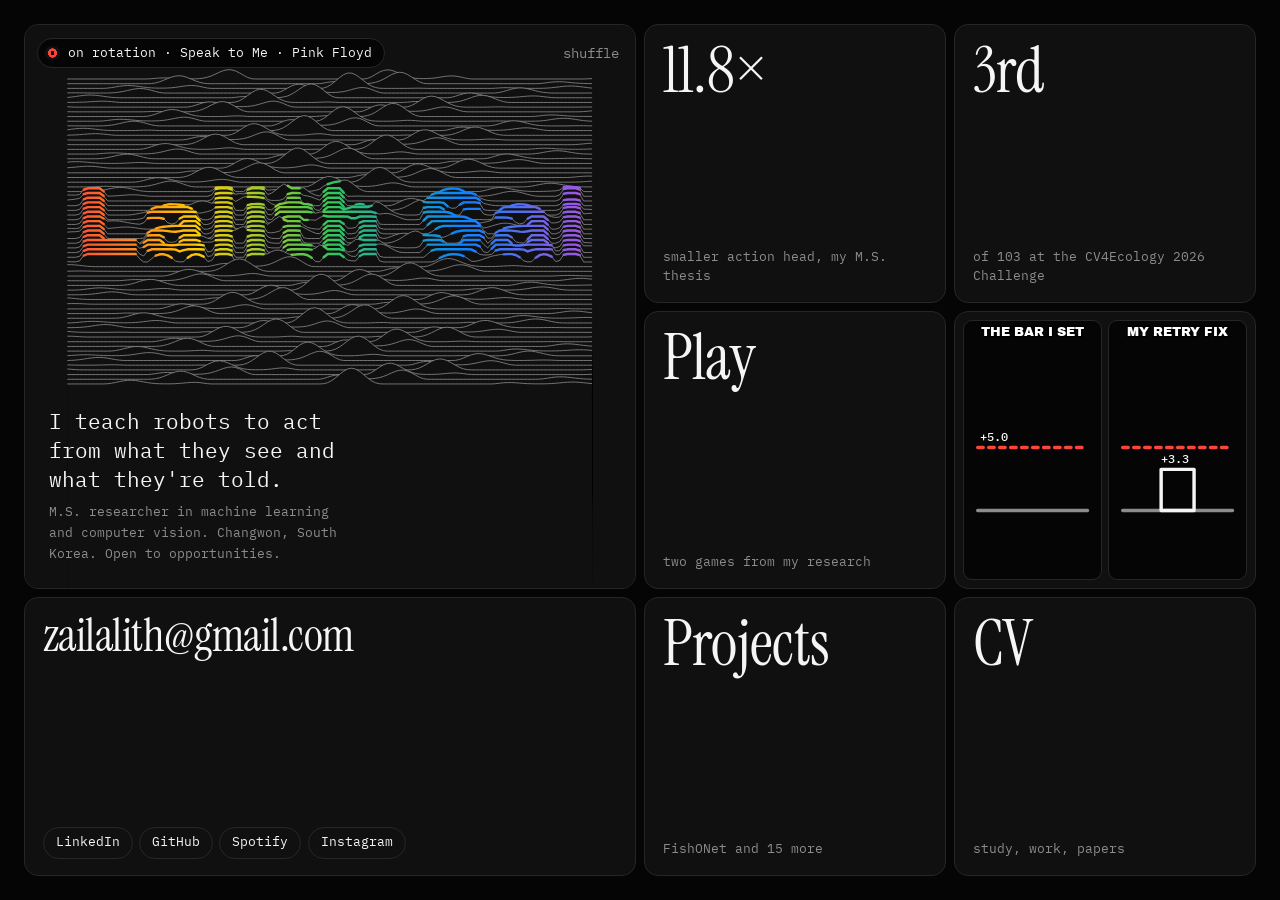
==== commit 04e2d266: "Wear a different album each visit, with signal lines for the name The plotter arm is replaced by sta" ====
--- a/index.html
+++ b/index.html
@@ -1,5 +1,5 @@
 <!doctype html>
-<html lang="en" data-theme="dark">
+<html lang="en">
 <head>
   <meta charset="utf-8">
   <meta name="viewport" content="width=device-width, initial-scale=1">
@@ -10,10 +10,15 @@
   <link rel="icon" href="data:image/svg+xml,%3Csvg xmlns='http://www.w3.org/2000/svg' viewBox='0 0 16 16'%3E%3Crect width='16' height='16' fill='%23000000'/%3E%3Cpath fill='none' stroke='%233d74ff' d='M3 14 7 7M4 14l4-7M5 14l4-7'/%3E%3Cpath fill='none' stroke='%23ff2a1f' d='M7 7l6-3M8 7l6-2'/%3E%3C/svg%3E">
   <link rel="preconnect" href="https://fonts.googleapis.com">
   <link rel="preconnect" href="https://fonts.gstatic.com" crossorigin>
-  <link rel="stylesheet" href="https://fonts.googleapis.com/css2?family=IBM+Plex+Mono:wght@400;500&family=Instrument+Serif&display=swap">
+  <link rel="stylesheet" href="https://fonts.googleapis.com/css2?family=Archivo+Black&family=IBM+Plex+Mono:wght@400;500&family=Instrument+Serif&display=swap">
   <link rel="stylesheet" href="style.css">
   <script>
-    try { document.documentElement.dataset.theme = localStorage.getItem('theme') || 'dark' } catch {}
+    // a different album every visit, picked before paint so the colours never flash
+    const albums = ['up', 'mm', 'dsotm', 'brat', 'cur']
+    let last = null
+    try { last = localStorage.getItem('album') } catch {}
+    const fresh = albums.filter(id => id !== last)
+    document.documentElement.dataset.album = fresh[Math.floor(Math.random() * fresh.length)]
     document.documentElement.classList.add('js')
   </script>
   <script type="module" src="app.js"></script>
@@ -21,10 +26,10 @@
 <body>
   <main class="bento">
     <section class="tile hero" aria-labelledby="name">
-      <canvas id="plot" aria-hidden="true"></canvas>
+      <canvas id="lines" aria-hidden="true"></canvas>
       <div class="corner">
-        <button id="again" type="button" aria-label="Write the name again">replay</button>
-        <button id="theme" type="button" aria-label="Switch to light theme">light</button>
+        <a class="now" id="now" href="https://open.spotify.com/"><i aria-hidden="true"></i><span>on rotation</span></a>
+        <button id="shuffle" type="button">shuffle</button>
       </div>
       <h1 id="name">Devireddy Lalith Sai</h1>
       <div class="hero-text">
@@ -35,9 +40,26 @@
     <a class="tile" href="#cv"><b>11.8×</b><span>smaller action head, my M.S. thesis</span></a>
     <a class="tile" href="#projects"><b>3rd</b><span>of 103 at the CV4Ecology 2026 Challenge</span></a>
     <a class="tile play-tile" href="#play"><b>Play</b><span>two games from my research</span></a>
+    <div class="tile meme-tile">
+      <figure class="meme" role="img" aria-label="Meme. In sim, the arm goes straight to the cup. On the real robot, its path scribbles everywhere.">
+        <div><p>in sim</p><svg viewBox="0 0 100 100"><path class="s" d="M12 88 28 60 44 70"/><rect class="a" x="70" y="66" width="14" height="16" rx="2"/><path class="k" d="M44 70 72 72" stroke-dasharray="3 4"/></svg></div>
+        <div><p>on the real robot</p><svg viewBox="0 0 100 100"><path class="s" d="M12 88 28 60 44 70"/><rect class="a" x="70" y="66" width="14" height="16" rx="2"/><path class="k" d="M44 70C70 20 90 40 60 50S20 30 50 40 96 90 30 80 60 10 40 30"/></svg></div>
+      </figure>
+      <figure class="meme" role="img" aria-label="Meme. The loss curve goes smoothly down. The robot knocks the cup over." hidden>
+        <div><p>the loss curve</p><svg viewBox="0 0 100 100"><path class="s" d="M14 16V86H90"/><path class="k" d="M18 24C30 66 48 76 86 80"/></svg></div>
+        <div><p>the robot</p><svg viewBox="0 0 100 100"><path class="s" d="M12 88 28 60 50 66"/><rect class="a" x="62" y="76" width="16" height="12" rx="2" transform="rotate(-75 70 82)"/><path class="k" d="M80 84h8M82 76l6-4M78 70l2-6"/></svg></div>
+      </figure>
+      <figure class="meme" role="img" aria-label="Meme. The bar I set beforehand was plus 5. My retry fix reached plus 3.3." hidden>
+        <div><p>the bar I set</p><svg viewBox="0 0 100 100"><path class="a" d="M10 40H90" stroke-dasharray="4 4"/><path class="s" d="M10 86H90"/><text x="12" y="35">+5.0</text></svg></div>
+        <div><p>my retry fix</p><svg viewBox="0 0 100 100"><path class="a" d="M10 40H90" stroke-dasharray="4 4"/><path class="s" d="M10 86H90"/><rect class="k" x="38" y="56" width="24" height="30"/><text x="38" y="51">+3.3</text></svg></div>
+      </figure>
+    </div>
     <a class="tile" href="#projects"><b>Projects</b><span>FishONet and 15 more</span></a>
     <a class="tile" href="#cv"><b>CV</b><span>study, work, papers</span></a>
-    <a class="tile mail-tile" href="#contact"><b>zailalith@gmail.com</b><span>contact</span></a>
+    <div class="tile mail-tile">
+      <a href="#contact"><b>zailalith@gmail.com</b></a>
+      <p class="socials"><a href="https://www.linkedin.com/in/lalith-sai-2a218a36b/">LinkedIn</a><a href="https://github.com/lexus-x">GitHub</a><a href="https://open.spotify.com/user/0br55dbe3rtqa9s58h6lwgz2p">Spotify</a><a href="https://www.instagram.com/blindinheights/">Instagram</a></p>
+    </div>
     <a class="tile" href="#suggest" hidden><b>Review</b><span>this site, anonymously</span></a>
   </main>
 
@@ -145,7 +167,7 @@
     <div class="panel-body contact">
       <button class="mail" id="mail" type="button" aria-label="Copy the email address zailalith@gmail.com"><span class="mail-text">zailalith<br>@gmail.com</span><span class="mail-hint">tap to copy</span><span class="flash" aria-hidden="true">copied</span></button>
       <p class="sr" id="mail-status" role="status"></p>
-      <p class="links"><a href="mailto:zailalith@gmail.com">Email</a><a href="https://www.linkedin.com/in/lalith-sai-2a218a36b/">LinkedIn</a><a href="https://github.com/lexus-x">GitHub</a><a href="Devireddy_Lalith_Sai_CV.pdf">CV (PDF)</a></p>
+      <p class="links"><a href="mailto:zailalith@gmail.com">Email</a><a href="https://www.linkedin.com/in/lalith-sai-2a218a36b/">LinkedIn</a><a href="https://github.com/lexus-x">GitHub</a><a href="https://open.spotify.com/user/0br55dbe3rtqa9s58h6lwgz2p">Spotify</a><a href="https://www.instagram.com/blindinheights/">Instagram</a><a href="Devireddy_Lalith_Sai_CV.pdf">CV (PDF)</a></p>
     </div>
   </section>
 
--- a/style.css
+++ b/style.css
@@ -1,31 +1,42 @@
 :root {
   --serif: "Instrument Serif", Georgia, "Times New Roman", serif;
+  --heavy: "Archivo Black", "Arial Black", Impact, sans-serif;
   --mono: "IBM Plex Mono", ui-monospace, Consolas, monospace;
   --edge: clamp(0.75rem, 2.2vw, 1.5rem);
   --gap: 0.5rem;
   --round: 14px;
 }
 
-:root, [data-theme="dark"] {
+/* One album per visit, chosen in index.html before paint. Colours only, never cover art. --red is the album's accent, --blue its link colour. */
+
+:root, [data-album="up"] { /* Unknown Pleasures, Joy Division; also what readers without script see */
   color-scheme: dark;
-  --ground: #000000;
-  --panel: #0f0f0f;
-  --hair: #2a2a2a;
-  --ink: #ffffff;
-  --soft: #9a9a9a;
-  --red: #ff2a1f;
-  --blue: #3d74ff;
-}
-
-[data-theme="light"] {
+  --ground: #000000; --panel: #0d0d0d; --hair: #262626; --ink: #f2f2f2; --soft: #8f8f8f; --red: #ffffff; --blue: #ffffff;
+  --letters: #ffffff; --name-case: none;
+}
+
+[data-album="mm"] { /* The Man-Machine, Kraftwerk */
   color-scheme: light;
-  --ground: #f7f7f7;
-  --panel: #ffffff;
-  --hair: #e0e0e0;
-  --ink: #000000;
-  --soft: #666666;
-  --red: #e1251b;
-  --blue: #1a4dff;
+  --ground: #e3242b; --panel: #e8363c; --hair: #b0141b; --ink: #000000; --soft: #000000; --red: #ffffff; --blue: #000000;
+  --letters: #ffffff; --name-case: upper;
+}
+
+[data-album="dsotm"] { /* The Dark Side of the Moon, Pink Floyd */
+  color-scheme: dark;
+  --ground: #050505; --panel: #101010; --hair: #262626; --ink: #f5f5f5; --soft: #8c8c8c; --red: #ff453a; --blue: #0a84ff;
+  --letters: #ff453a #ffcc00 #34c759 #0a84ff #af52de; --name-case: none;
+}
+
+[data-album="brat"] { /* brat, Charli XCX */
+  color-scheme: light;
+  --ground: #8ace00; --panel: #84c600; --hair: #5f8f00; --ink: #000000; --soft: #1f2e00; --red: #000000; --blue: #000000;
+  --letters: #000000; --name-case: lower;
+}
+
+[data-album="cur"] { /* Currents, Tame Impala */
+  color-scheme: dark;
+  --ground: #341a63; --panel: #3c2070; --hair: #5a3a94; --ink: #fdf0e3; --soft: #c9b8e6; --red: #ff4f8b; --blue: #ff7a2f;
+  --letters: #ff7a2f #ff4f8b; --name-case: none;
 }
 
 *, *::before, *::after { box-sizing: border-box; }
@@ -72,21 +83,41 @@
 a.tile:hover { color: var(--ink); border-color: var(--ink); }
 .tile b { font: 400 clamp(2.4rem, 11vw, 4rem)/0.95 var(--serif); letter-spacing: -0.01em; }
 .tile span { color: var(--soft); font-size: 0.8125rem; line-height: 1.45; }
-.hero, .play-tile, .mail-tile { grid-column: 1 / -1; }
+.hero, .play-tile, .mail-tile, .meme-tile { grid-column: 1 / -1; }
 .mail-tile b { font-size: clamp(1.6rem, 8vw, 3rem); overflow-wrap: anywhere; }
+.mail-tile > a { color: inherit; text-decoration: none; }
+.mail-tile > a:hover b { color: var(--red); }
+.socials { display: flex; flex-wrap: wrap; gap: 0.4rem; }
+.socials a { padding: 0.3rem 0.75rem; border: 1px solid var(--hair); border-radius: 999px; color: var(--ink); font-size: 0.8125rem; text-decoration: none; transition: border-color 0.25s; }
+.socials a:hover { border-color: var(--ink); color: var(--ink); }
+
+/* Memes: drawn here, one per visit */
+.meme-tile { padding: 0.5rem; aspect-ratio: 2 / 1; }
+.meme { display: grid; grid-template-columns: 1fr 1fr; gap: 0.35rem; height: 100%; margin: 0; }
+.meme > div { position: relative; min-height: 0; border: 1px solid var(--hair); border-radius: 9px; background: var(--ground); overflow: hidden; }
+.meme svg { position: absolute; inset: 1.4rem 0 0; width: 100%; height: calc(100% - 1.4rem); fill: none; stroke-width: 2.5; stroke-linecap: round; stroke-linejoin: round; }
+.meme .k { stroke: var(--ink); }
+.meme .s { stroke: var(--soft); }
+.meme .a { stroke: var(--red); }
+.meme text { fill: var(--ink); stroke: none; font: 500 9px var(--mono); }
+.meme p { position: absolute; inset: 0.35rem 0.25rem auto; color: #fff; font: 400 clamp(0.7rem, 3.4vw, 0.95rem)/1.05 var(--heavy); text-align: center; text-transform: uppercase; -webkit-text-stroke: 3px #000; paint-order: stroke fill; }
 
 .hero { min-height: 64svh; justify-content: flex-end; padding: 1.25rem; }
-#plot { position: absolute; inset: 0; width: 100%; height: 100%; }
+#lines { position: absolute; inset: 0; width: 100%; height: 100%; }
 .hero h1 { font: 400 clamp(3.5rem, 16vw, 7rem)/1 var(--serif); }
 .js .hero h1 { position: absolute; width: 1px; height: 1px; overflow: hidden; clip-path: inset(50%); white-space: nowrap; } /* the canvas writes the name */
-.hero-text { position: relative; display: grid; gap: 0.5rem; max-width: 36ch; transition: opacity 0.6s, translate 0.6s; }
-.writing .hero-text { opacity: 0; translate: 0 0.5rem; }
+.hero-text { position: relative; display: grid; gap: 0.5rem; max-width: 36ch; }
 .claim { font-size: clamp(1rem, 4.2vw, 1.3rem); line-height: 1.4; }
 .meta { color: var(--soft); font-size: 0.8125rem; }
-.corner { position: absolute; top: 0.85rem; right: 1rem; display: flex; gap: 1.1rem; }
-.corner button { padding-block: 0.25rem; color: var(--soft); transition: color 0.25s; }
-.corner button:hover { color: var(--ink); }
-html:not(.js) #plot, html:not(.js) .corner, html:not(.js) .mail-hint { display: none; }
+.corner { position: absolute; top: 0.75rem; left: 0.75rem; right: 0.75rem; z-index: 1; display: flex; align-items: center; justify-content: space-between; gap: 0.75rem; }
+.now { display: flex; align-items: center; gap: 0.5rem; min-width: 0; padding: 0.3rem 0.75rem 0.3rem 0.45rem; border: 1px solid var(--hair); border-radius: 999px; background: var(--ground); color: var(--ink); font-size: 0.75rem; text-decoration: none; }
+.now:hover { border-color: var(--ink); color: var(--ink); }
+.now span { color: var(--ink); overflow: hidden; white-space: nowrap; text-overflow: ellipsis; }
+.now i { flex: none; width: 0.9rem; height: 0.9rem; border-radius: 50%; background: radial-gradient(circle, var(--ground) 0 18%, var(--red) 20% 44%, #111 46%); animation: spin 2.4s linear infinite; }
+@keyframes spin { to { rotate: 1turn; } }
+#shuffle { flex: none; padding: 0.3rem 0.25rem; color: var(--soft); transition: color 0.25s; }
+#shuffle:hover { color: var(--ink); }
+html:not(.js) #lines, html:not(.js) .corner, html:not(.js) .mail-hint { display: none; }
 
 /* Wide screens: the whole bento on one screen */
 
@@ -95,7 +126,9 @@
   .tile { min-height: 0; }
   .hero { grid-column: 1 / 3; grid-row: 1 / 3; min-height: 0; padding: 1.5rem; }
   .mail-tile { grid-column: 1 / 3; grid-row: 3; }
-  .play-tile { grid-column: 3 / 5; }
+  .play-tile { grid-column: 3; }
+  .meme-tile { grid-column: 4; aspect-ratio: auto; }
+  .meme p { font-size: clamp(0.65rem, 1vw, 0.9rem); }
   .tile b { font-size: clamp(3rem, 5vw, 5rem); }
   .mail-tile b { font-size: clamp(2rem, 3.6vw, 3.4rem); }
 }
@@ -205,5 +238,6 @@
 
 @media (prefers-reduced-motion: reduce) {
   .js .panel.open { animation: settle 0.25s ease both; }
-  .hero-text, .flash { transition: none; }
-}
+  .flash { transition: none; }
+  .now i { animation: none; }
+}
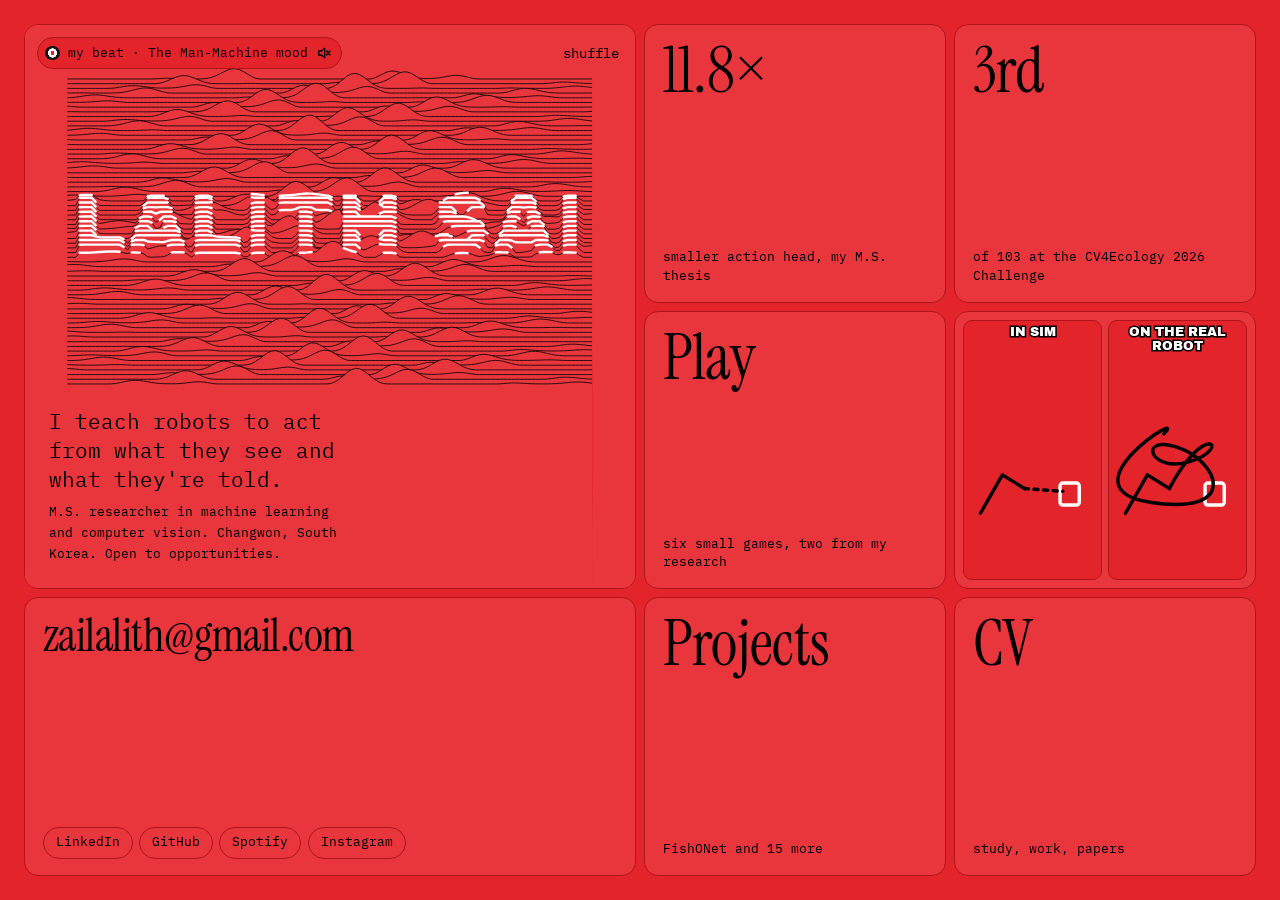
==== commit a93fcb28: "Play my own beat per album from the song pill, and add four games and links The pill now starts and " ====
--- a/index.html
+++ b/index.html
@@ -28,7 +28,7 @@
     <section class="tile hero" aria-labelledby="name">
       <canvas id="lines" aria-hidden="true"></canvas>
       <div class="corner">
-        <a class="now" id="now" href="https://open.spotify.com/"><i aria-hidden="true"></i><span>on rotation</span></a>
+        <button class="now" id="now" type="button" aria-pressed="false"><i aria-hidden="true"></i><span>my beat</span><svg viewBox="0 0 24 24" aria-hidden="true"><path d="M4 9h4l5-4v14l-5-4H4z"/><path class="on" d="M16 9a4 4 0 0 1 0 6M18.5 6.5a8 8 0 0 1 0 11"/><path class="off" d="M16 9l5 6M21 9l-5 6"/></svg></button>
         <button id="shuffle" type="button">shuffle</button>
       </div>
       <h1 id="name">Devireddy Lalith Sai</h1>
@@ -39,7 +39,7 @@
     </section>
     <a class="tile" href="#cv"><b>11.8×</b><span>smaller action head, my M.S. thesis</span></a>
     <a class="tile" href="#projects"><b>3rd</b><span>of 103 at the CV4Ecology 2026 Challenge</span></a>
-    <a class="tile play-tile" href="#play"><b>Play</b><span>two games from my research</span></a>
+    <a class="tile play-tile" href="#play"><b>Play</b><span>six small games, two from my research</span></a>
     <div class="tile meme-tile">
       <figure class="meme" role="img" aria-label="Meme. In sim, the arm goes straight to the cup. On the real robot, its path scribbles everywhere.">
         <div><p>in sim</p><svg viewBox="0 0 100 100"><path class="s" d="M12 88 28 60 44 70"/><rect class="a" x="70" y="66" width="14" height="16" rx="2"/><path class="k" d="M44 70 72 72" stroke-dasharray="3 4"/></svg></div>
@@ -154,11 +154,25 @@
   <section class="panel" id="play" aria-labelledby="play-title">
     <header class="panel-head"><h2 id="play-title" tabindex="-1">Play</h2><a class="back" href="#">back</a></header>
     <div class="panel-body">
-      <p class="lead">Two ideas from my research, as games. Neither runs the real model.</p>
+      <p class="lead">Six small games. Beat the delay and Keep 8 numbers come from my research; none of them runs the real model.</p>
       <div class="games">
         <button class="game" type="button" data-game="delay"><b>Beat the delay</b><span>Steer a robot arm that follows you late, with a slow head and one 6× faster.</span></button>
         <button class="game" type="button" data-game="keep"><b>Keep 8 numbers</b><span>Draw a line and watch it rebuilt from only its largest wavelet numbers.</span></button>
-      </div>
+        <button class="game" type="button" data-game="reviewer"><b>Reviewer 2</b><span>Answer the reviewer's comments before five pile up and the paper is rejected.</span></button>
+        <button class="game" type="button" data-game="grasp"><b>Grasp</b><span>Drop the gripper on the cup. Every catch makes it faster.</span></button>
+        <button class="game" type="button" data-game="sim"><b>Sim to real</b><span>Plan a path to the cup, then watch the real robot drift off it.</span></button>
+        <button class="game" type="button" data-game="album"><b>Name that album</b><span>This site wears a different album each visit. Guess which one.</span></button>
+      </div>
+      <h3 class="sub">Elsewhere</h3>
+      <p class="tags">
+        <a href="https://neal.fun/not-a-robot/" target="_blank" rel="noopener">I'm Not a Robot</a>
+        <a href="https://neal.fun/perfect-circle/" target="_blank" rel="noopener">Draw a Perfect Circle</a>
+        <a href="https://neal.fun/infinite-craft/" target="_blank" rel="noopener">Infinite Craft</a>
+        <a href="https://www.decisionproblem.com/paperclips/index2.html" target="_blank" rel="noopener">Universal Paperclips</a>
+        <a href="https://quickdraw.withgoogle.com/" target="_blank" rel="noopener">Quick, Draw!</a>
+        <a href="https://www.linerider.com/" target="_blank" rel="noopener">Line Rider</a>
+        <a href="https://humanbenchmark.com/" target="_blank" rel="noopener">Human Benchmark</a>
+      </p>
     </div>
   </section>
 
--- a/style.css
+++ b/style.css
@@ -110,10 +110,13 @@
 .claim { font-size: clamp(1rem, 4.2vw, 1.3rem); line-height: 1.4; }
 .meta { color: var(--soft); font-size: 0.8125rem; }
 .corner { position: absolute; top: 0.75rem; left: 0.75rem; right: 0.75rem; z-index: 1; display: flex; align-items: center; justify-content: space-between; gap: 0.75rem; }
-.now { display: flex; align-items: center; gap: 0.5rem; min-width: 0; padding: 0.3rem 0.75rem 0.3rem 0.45rem; border: 1px solid var(--hair); border-radius: 999px; background: var(--ground); color: var(--ink); font-size: 0.75rem; text-decoration: none; }
+.now { display: flex; align-items: center; gap: 0.5rem; min-width: 0; min-height: 2rem; padding: 0.3rem 0.6rem 0.3rem 0.45rem; border: 1px solid var(--hair); border-radius: 999px; background: var(--ground); color: var(--ink); font-size: 0.75rem; }
+.now svg { flex: none; width: 1rem; height: 1rem; fill: none; stroke: currentColor; stroke-width: 2; stroke-linecap: round; stroke-linejoin: round; }
+.now[aria-pressed="true"] .off, .now:not([aria-pressed="true"]) .on { display: none; }
 .now:hover { border-color: var(--ink); color: var(--ink); }
 .now span { color: var(--ink); overflow: hidden; white-space: nowrap; text-overflow: ellipsis; }
-.now i { flex: none; width: 0.9rem; height: 0.9rem; border-radius: 50%; background: radial-gradient(circle, var(--ground) 0 18%, var(--red) 20% 44%, #111 46%); animation: spin 2.4s linear infinite; }
+.now i { flex: none; width: 0.9rem; height: 0.9rem; border-radius: 50%; background: radial-gradient(circle, var(--ground) 0 18%, var(--red) 20% 44%, #111 46%); }
+.now[aria-pressed="true"] i { animation: spin 2.4s linear infinite; } /* the record turns only while the beat plays */
 @keyframes spin { to { rotate: 1turn; } }
 #shuffle { flex: none; padding: 0.3rem 0.25rem; color: var(--soft); transition: color 0.25s; }
 #shuffle:hover { color: var(--ink); }
@@ -225,6 +228,11 @@
 .pill { min-height: 2.25rem; padding: 0 0.85rem; border: 1px solid var(--hair); border-radius: 999px; color: var(--soft); font-size: 0.8125rem; }
 .pill[aria-pressed="true"] { border-color: var(--ink); background: var(--ink); color: var(--ground); }
 .score { min-height: 1.6em; color: var(--ink); }
+.desk, .quiz-box { position: relative; flex: 1 1 0; min-height: 0; border: 1px solid var(--hair); border-radius: var(--round); background: var(--panel); overflow: hidden; }
+.comment { position: absolute; max-width: 62%; padding: 0.5rem 0.8rem; border: 1px solid var(--ink); border-radius: 1rem; background: var(--ground); color: var(--ink); font-size: 0.8125rem; text-align: left; box-shadow: 0 0.4rem 1rem rgb(0 0 0 / 0.25); animation: settle 0.2s ease both; }
+.comment:hover { border-color: var(--red); }
+.quiz-box { background: var(--ground); } /* wears the album being guessed; the lines read this colour to hide the hills behind */
+.game-space .quiz-box canvas { position: absolute; inset: 0; height: 100%; border: 0; border-radius: 0; }
 
 /* Every change of view: a circular reveal from where it was asked for */
 
